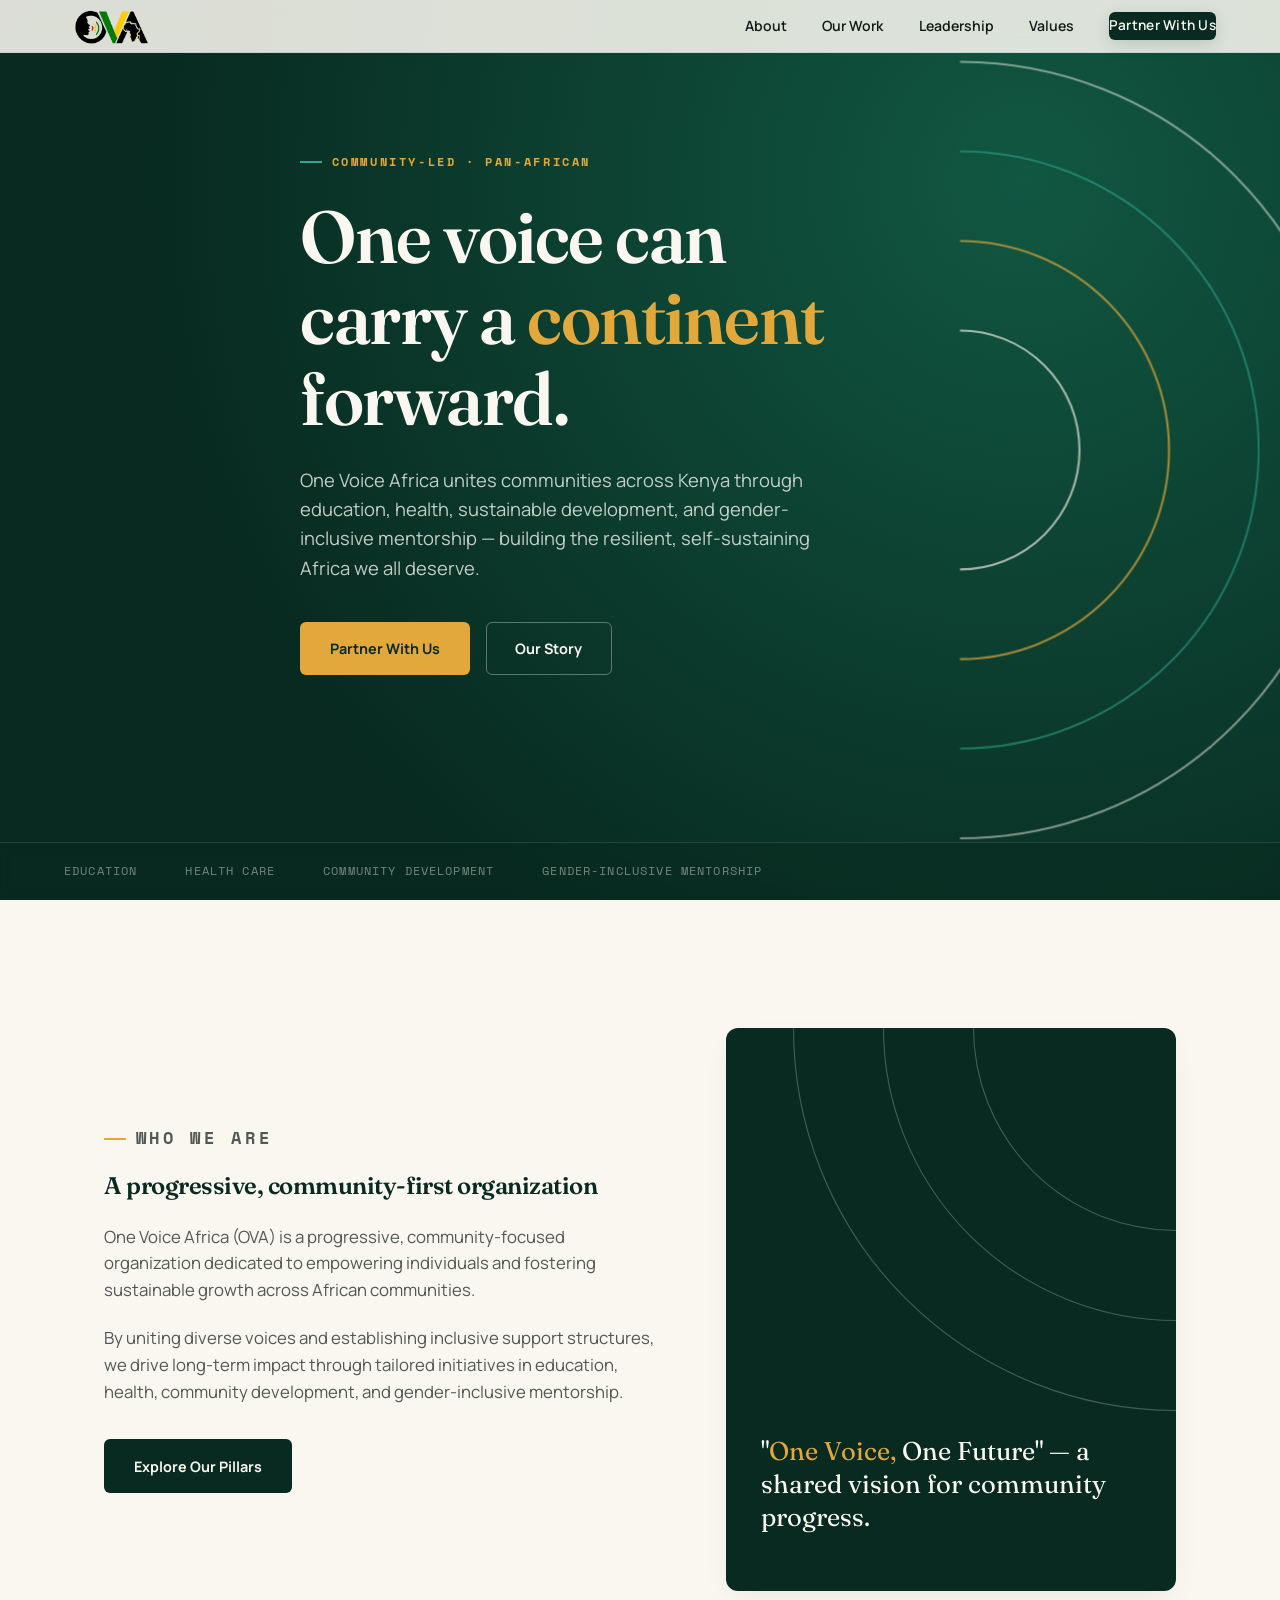
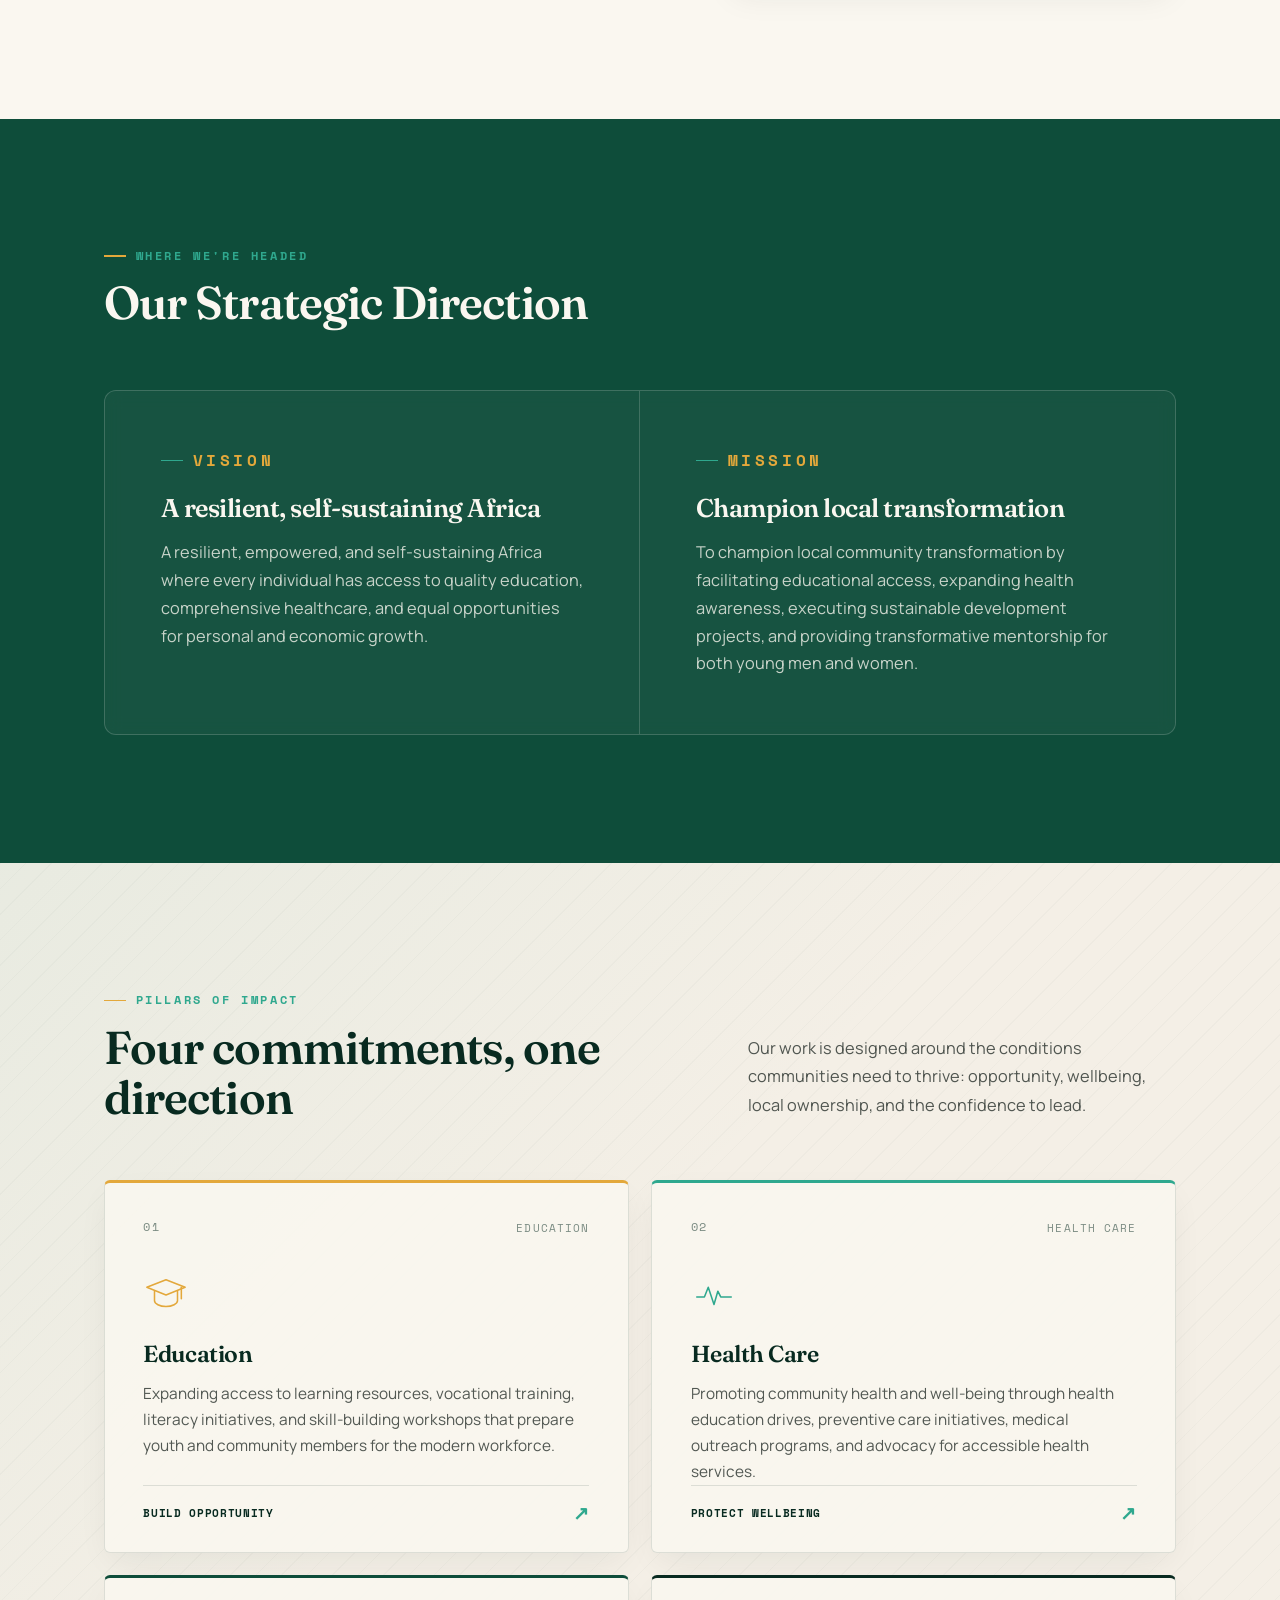
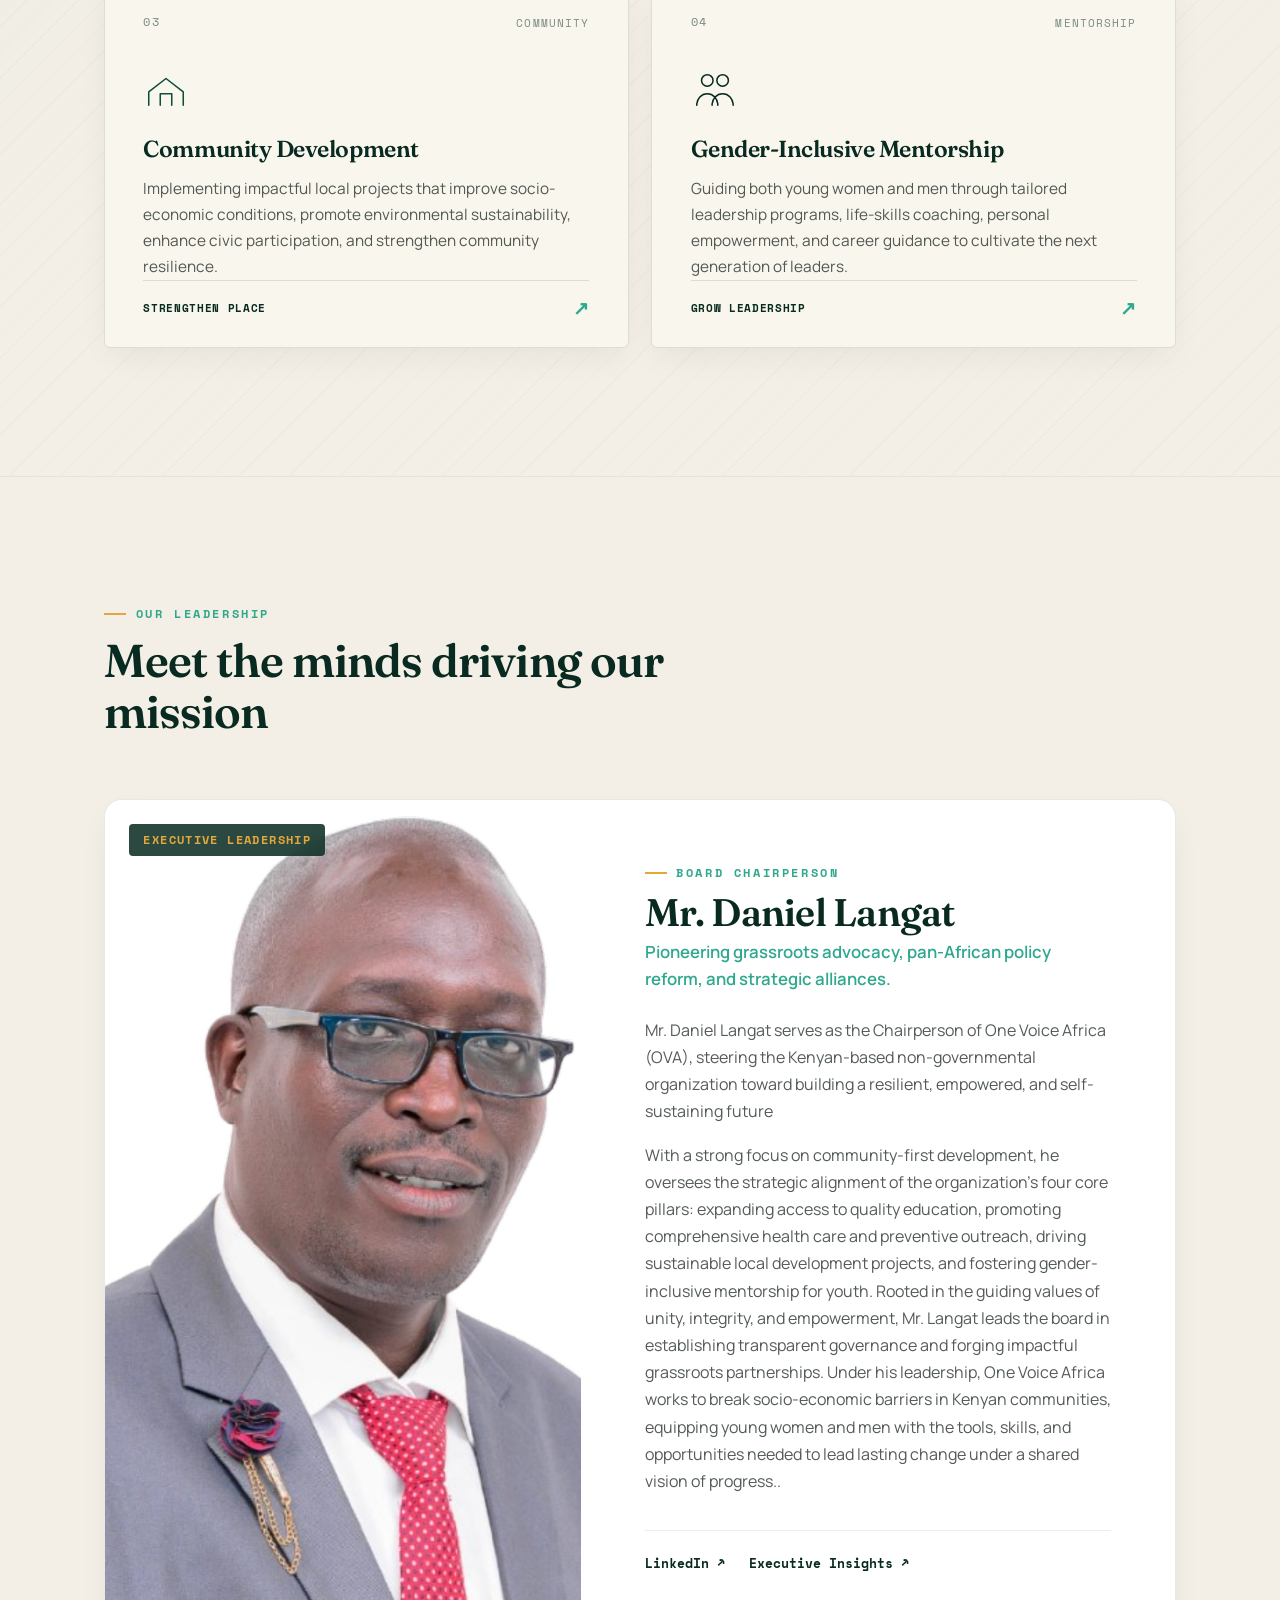
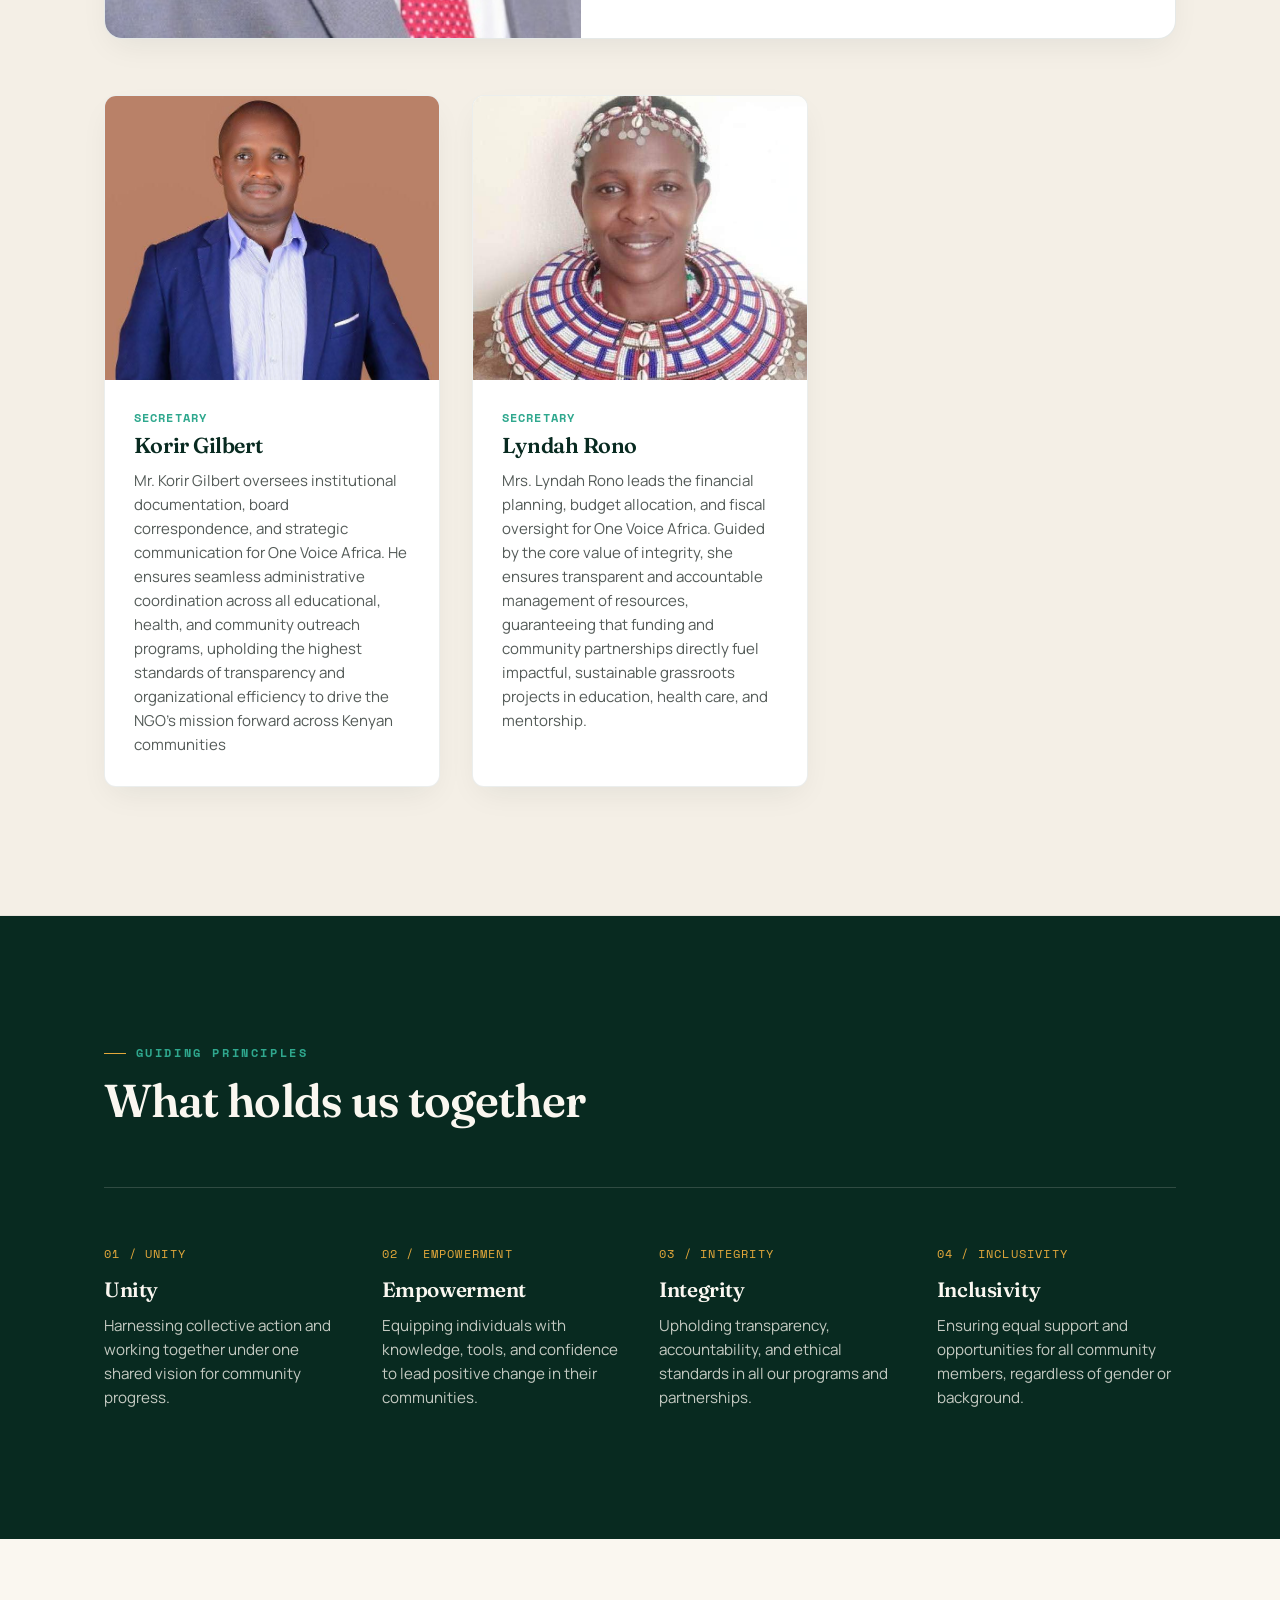
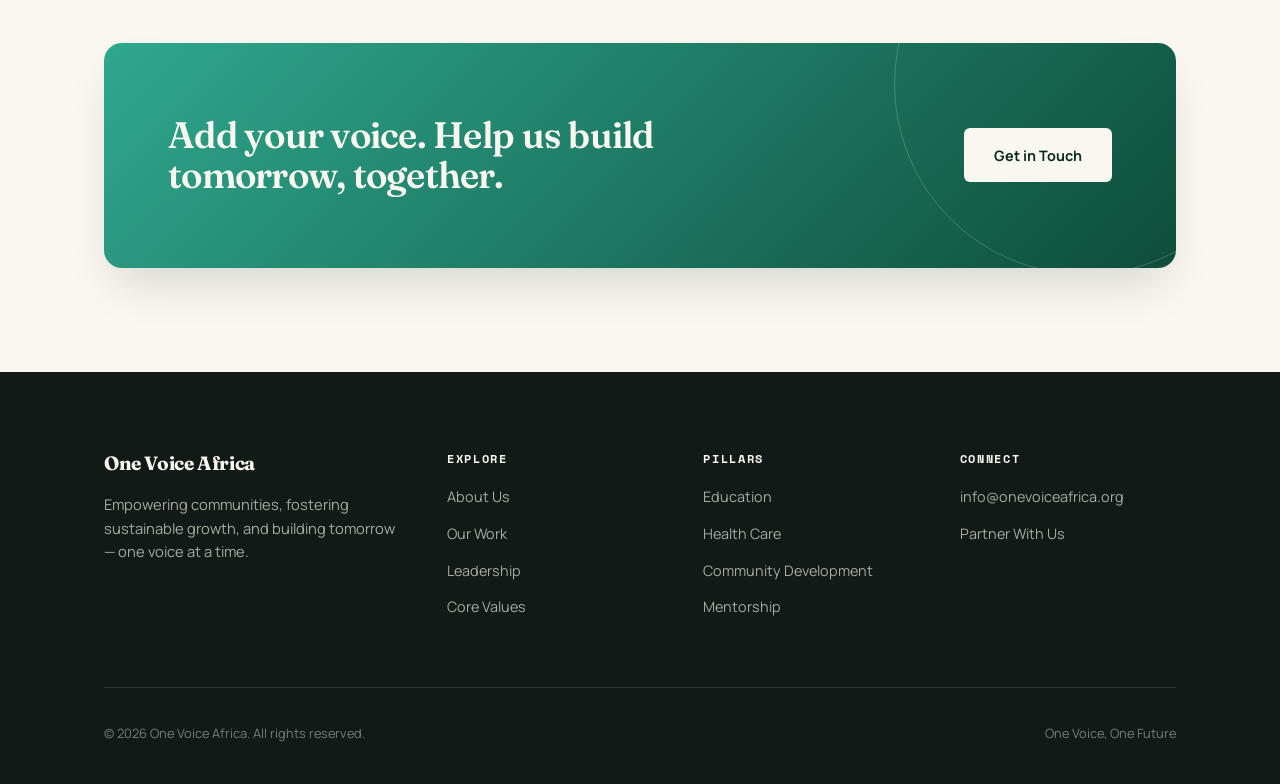
==== index.html @ 00ae7db3 "Update: Chairperson Image" ====
<!DOCTYPE html>
<html lang="en">
<head>
<meta charset="UTF-8">
<meta name="viewport" content="width=device-width, initial-scale=1.0">
<title>One Voice Africa — One Voice, One Future</title>
<link rel="preconnect" href="https://fonts.googleapis.com">
<link rel="preconnect" href="https://fonts.gstatic.com" crossorigin>
<link href="https://fonts.googleapis.com/css2?family=Fraunces:opsz,wght@9..144,300;9..144,500;9..144,600;9..144,700&family=Manrope:wght@400;500;600;700;800&family=Space+Mono:wght@400;700&display=swap" rel="stylesheet">
<link rel="stylesheet" href="css/styles.css">
</head>
<body>

<header>
  <a href="#top" class="brand">
    <img src="Images/logo.png" alt="One Voice Africa" class="brand-logo">
  </a>
  <nav class="links" id="navLinks">
    <a href="#about">About</a>
    <a href="#pillars">Our Work</a>
    <a href="#team">Leadership</a>
    <a href="#values">Values</a>
    <a href="#contact" class="nav-cta">Partner With Us</a>
  </nav>
  <button class="menu-btn" id="menuBtn" aria-label="Toggle menu" aria-expanded="false">
    <span></span><span></span><span></span>
  </button>
</header>

<main id="top">

  <!-- HERO -->
  <section class="hero">
    <div class="hero-arcs" aria-hidden="true">
      <svg viewBox="0 0 600 600">
        <g stroke="#E3A83B" fill="none">
          <path class="arc-path" style="animation-delay:0.1s" stroke="rgba(247,243,234,0.5)" d="M300,300 m0,-260 a260,260 0 0 1 0,520" />
          <path class="arc-path" style="animation-delay:0.25s" stroke="#2FA88E" stroke-opacity="0.55" d="M300,300 m0,-200 a200,200 0 0 1 0,400" />
          <path class="arc-path" style="animation-delay:0.4s" stroke="#E3A83B" stroke-opacity="0.7" d="M300,300 m0,-140 a140,140 0 0 1 0,280" />
          <path class="arc-path" style="animation-delay:0.55s" stroke="rgba(247,243,234,0.65)" d="M300,300 m0,-80 a80,80 0 0 1 0,160" />
        </g>
        <circle class="arc-path" style="animation-delay:0.7s" cx="300" cy="300" r="14" fill="#F7F3EA" stroke="none"/>
      </svg>
    </div>
    <div class="wrap">
      <div class="hero-inner">
        <p class="eyebrow">Community-Led · Pan-African</p>
        <h1>One voice can<br>carry a <em>continent</em> forward.</h1>
        <p class="lede">One Voice Africa unites communities across Kenya through education, health, sustainable development, and gender-inclusive mentorship — building the resilient, self-sustaining Africa we all deserve.</p>
        <div class="hero-ctas">
          <a href="#contact" class="btn btn-primary">Partner With Us</a>
          <a href="#about" class="btn btn-ghost">Our Story</a>
        </div>
      </div>
    </div>
    <div class="hero-tagline-strip">
      <span>Education</span>
      <span>Health Care</span>
      <span>Community Development</span>
      <span>Gender-Inclusive Mentorship</span>
    </div>
  </section>

  <!-- ABOUT -->
  <section class="about" id="about">
    <div class="wrap">
      <div class="about-grid">
        <div class="reveal">
          <p class="eyebrow">Who We Are</p>
          <h2 style="margin-top:0.9rem; margin-bottom:1.5rem;">A progressive, community-first organization</h2>
          <p>One Voice Africa (OVA) is a progressive, community-focused organization dedicated to empowering individuals and fostering sustainable growth across African communities.</p>
          <p>By uniting diverse voices and establishing inclusive support structures, we drive long-term impact through tailored initiatives in education, health, community development, and gender-inclusive mentorship.</p>
          <a href="#pillars" class="btn btn-primary" style="margin-top:0.8rem; background:var(--green-deep); color:var(--ivory);">Explore Our Pillars</a>
        </div>
        <div class="about-visual reveal">
          <svg viewBox="0 0 400 500" aria-hidden="true">
            <g stroke="rgba(247,243,234,0.25)" fill="none">
              <circle cx="400" cy="0" r="180"/>
              <circle cx="400" cy="0" r="260"/>
              <circle cx="400" cy="0" r="340"/>
            </g>
          </svg>
          <p class="cap">"<span>One Voice,</span> One Future" — a shared vision for community progress.</p>
        </div>
      </div>
    </div>
  </section>

  <!-- VISION / MISSION -->
  <section class="vm">
    <div class="wrap">
      <div class="section-head reveal" style="color:var(--ivory);">
        <p class="eyebrow">Where We're Headed</p>
        <h2 style="color:var(--ivory);">Our Strategic Direction</h2>
      </div>
      <div class="vm-grid reveal">
        <div class="vm-cell">
          <p class="eyebrow">Vision</p>
          <h3>A resilient, self-sustaining Africa</h3>
          <p>A resilient, empowered, and self-sustaining Africa where every individual has access to quality education, comprehensive healthcare, and equal opportunities for personal and economic growth.</p>
        </div>
        <div class="vm-cell">
          <p class="eyebrow">Mission</p>
          <h3>Champion local transformation</h3>
          <p>To champion local community transformation by facilitating educational access, expanding health awareness, executing sustainable development projects, and providing transformative mentorship for both young men and women.</p>
        </div>
      </div>
    </div>
  </section>

  <!-- PILLARS -->
  <section class="pillars" id="pillars">
    <div class="wrap">
      <div class="pillars-intro reveal">
        <div class="section-head">
          <p class="eyebrow">Pillars of Impact</p>
          <h2>Four commitments, one direction</h2>
        </div>
        <p class="pillars-summary">Our work is designed around the conditions communities need to thrive: opportunity, wellbeing, local ownership, and the confidence to lead.</p>
      </div>
      <div class="pillar-grid">
        <div class="pillar-card c-edu reveal">
          <div class="pillar-topline"><span class="pillar-number">01</span><span class="tag">Education</span></div>
          <span class="glyph"><svg viewBox="0 0 48 48" fill="none" stroke-width="1.6" stroke-linecap="round" stroke-linejoin="round"><path d="M4 16 24 8l20 8-20 8L4 16Z"/><path d="M12 20v10c0 3 5.4 6 12 6s12-3 12-6V20"/><path d="M40 16v12"/></svg></span>
          <h3>Education</h3>
          <p>Expanding access to learning resources, vocational training, literacy initiatives, and skill-building workshops that prepare youth and community members for the modern workforce.</p>
          <span class="pillar-link" aria-hidden="true">Build opportunity <span>↗</span></span>
        </div>

        <div class="pillar-card c-health reveal">
          <div class="pillar-topline"><span class="pillar-number">02</span><span class="tag">Health Care</span></div>
          <span class="glyph"><svg viewBox="0 0 48 48" fill="none" stroke-width="1.6" stroke-linecap="round" stroke-linejoin="round"><path d="M6 26h8l4-10 6 18 4-14 3 6h11"/></svg></span>
          <h3>Health Care</h3>
          <p>Promoting community health and well-being through health education drives, preventive care initiatives, medical outreach programs, and advocacy for accessible health services.</p>
          <span class="pillar-link" aria-hidden="true">Protect wellbeing <span>↗</span></span>
        </div>

        <div class="pillar-card c-comm reveal">
          <div class="pillar-topline"><span class="pillar-number">03</span><span class="tag">Community</span></div>
          <span class="glyph"><svg viewBox="0 0 48 48" fill="none" stroke-width="1.6" stroke-linecap="round" stroke-linejoin="round"><path d="M6 40V26l18-14 18 14v14"/><path d="M18 40V28h12v12"/></svg></span>
          <h3>Community Development</h3>
          <p>Implementing impactful local projects that improve socio-economic conditions, promote environmental sustainability, enhance civic participation, and strengthen community resilience.</p>
          <span class="pillar-link" aria-hidden="true">Strengthen place <span>↗</span></span>
        </div>

        <div class="pillar-card c-mentor reveal">
          <div class="pillar-topline"><span class="pillar-number">04</span><span class="tag">Mentorship</span></div>
          <span class="glyph"><svg viewBox="0 0 48 48" fill="none" stroke-width="1.6" stroke-linecap="round" stroke-linejoin="round"><circle cx="17" cy="14" r="6"/><circle cx="33" cy="14" r="6"/><path d="M6 40c0-7 5-12 11-12s11 5 11 12"/><path d="M22 40c0-7 5-12 11-12s11 5 11 12"/></svg></span>
          <h3>Gender-Inclusive Mentorship</h3>
          <p>Guiding both young women and men through tailored leadership programs, life-skills coaching, personal empowerment, and career guidance to cultivate the next generation of leaders.</p>
          <span class="pillar-link" aria-hidden="true">Grow leadership <span>↗</span></span>
        </div>
      </div>
    </div>
  </section>

  <!-- MEET OUR TEAM -->
  <section class="team" id="team">
    <div class="wrap">
      <div class="section-head reveal">
        <p class="eyebrow">Our Leadership</p>
        <h2>Meet the minds driving our mission</h2>
      </div>

      <!-- CHAIRPERSON FEATURE (BIGGER SECTION) -->
      <div class="chair-card reveal">
        <div class="chair-media">
          <div class="img-placeholder">
            <!-- Replace src with Chairperson portrait -->
            <img src="/Images/Bill-Gates.jpeg" alt="Chairperson Portrait" loading="lazy">
            <span class="role-badge">Executive Leadership</span>
          </div>
        </div>
        <div class="chair-content">
          <p class="eyebrow">Board Chairperson</p>
          <h3>Mr. Daniel Langat</h3>
          <p class="chair-role-desc">Pioneering grassroots advocacy, pan-African policy reform, and strategic alliances.</p>
          <div class="chair-bio">
            <p>Mr. Daniel Langat serves as the Chairperson of One Voice Africa (OVA), steering the Kenyan-based non-governmental organization toward building a resilient, empowered, and self-sustaining future </p>
            <p>With a strong focus on community-first development, he oversees the strategic alignment of the organization's four core pillars: expanding access to quality education, promoting 
              comprehensive health care and preventive outreach, driving sustainable local development projects, and fostering gender-inclusive mentorship for youth.  Rooted in the guiding values of unity, integrity, and empowerment, Mr. Langat leads the board in establishing transparent governance and forging impactful grassroots partnerships. Under his leadership, One Voice Africa works to break socio-economic barriers in Kenyan communities, equipping young women and men with the tools, skills, and opportunities needed to lead lasting change under a shared vision of progress..
            </p>
          </div>
          <div class="team-socials">
            <a href="#" aria-label="LinkedIn profile">LinkedIn ↗</a>
            <a href="#" aria-label="Executive publications">Executive Insights ↗</a>
          </div>
        </div>
      </div>

      <!-- OTHER TEAM MEMBERS (EQUAL SECTIONS) -->
      <div class="team-grid">
        <div class="team-card reveal">
          <div class="img-placeholder">
            <img src="/Images/korir gilbert.jpeg" alt="Secretary" loading="lazy">
          </div>
          <div class="team-info">
            <span class="member-role">Secretary</span>
            <h4>Korir Gilbert</h4>
            <p>Mr. Korir Gilbert oversees institutional documentation, board correspondence, and strategic communication for One Voice Africa. He ensures seamless administrative coordination across all educational, health, and community outreach programs, upholding the highest standards of 
              transparency and organizational efficiency to drive the NGO's mission forward across Kenyan communities</p>
          </div>
        </div>

        <div class="team-card reveal">
          <div class="img-placeholder">
            <img src="/Images/Lyndah Rono.jpeg" alt="Treasurer" loading="lazy">
          </div>
          <div class="team-info">
            <span class="member-role">Secretary</span>
            <h4>Lyndah Rono</h4>
            <p>Mrs. Lyndah Rono leads the financial planning, budget allocation, and fiscal oversight for One Voice Africa. Guided by the core value of integrity, she ensures transparent and accountable management of resources, guaranteeing that funding and community 
              partnerships directly fuel impactful, sustainable grassroots projects in education, health care, and mentorship.</p>
          </div>
        </div>

        <!-- <div class="team-card reveal">
          <div class="img-placeholder">
            <img src="https://images.unsplash.com/photo-1500648767791-00dcc994a43e?auto=format&fit=crop&w=600&q=80" alt="Lead, Youth & Mentorship" loading="lazy">
          </div>
          <div class="team-info">
            <span class="member-role">Lead, Youth &amp; Mentorship</span>
            <h4>Malik J. Kiplagat</h4>
            <p>Curating scalable skill-acquisition workshops, modern technical pathways, and gender-inclusive mentorship networks.</p>
          </div>
        </div>
      </div>
    </div> -->
  </section>

  <!-- VALUES -->
  <section class="values" id="values">
    <div class="wrap">
      <div class="section-head reveal" style="color:var(--ivory);">
        <p class="eyebrow">Guiding Principles</p>
        <h2 style="color:var(--ivory);">What holds us together</h2>
      </div>
      <hr class="values-rule">
      <div class="values-grid reveal">
        <div class="value-item">
          <span class="num">01 / UNITY</span>
          <h3>Unity</h3>
          <p>Harnessing collective action and working together under one shared vision for community progress.</p>
        </div>
        <div class="value-item">
          <span class="num">02 / EMPOWERMENT</span>
          <h3>Empowerment</h3>
          <p>Equipping individuals with knowledge, tools, and confidence to lead positive change in their communities.</p>
        </div>
        <div class="value-item">
          <span class="num">03 / INTEGRITY</span>
          <h3>Integrity</h3>
          <p>Upholding transparency, accountability, and ethical standards in all our programs and partnerships.</p>
        </div>
        <div class="value-item">
          <span class="num">04 / INCLUSIVITY</span>
          <h3>Inclusivity</h3>
          <p>Ensuring equal support and opportunities for all community members, regardless of gender or background.</p>
        </div>
      </div>
    </div>
  </section>

  <!-- CTA -->
  <section class="cta-band" id="contact">
    <div class="wrap">
      <div class="cta-box reveal">
        <h2>Add your voice. Help us build tomorrow, together.</h2>
        <a href="mailto:info@onevoiceafrica.org" class="btn btn-primary">Get in Touch</a>
      </div>
    </div>
  </section>

</main>

<footer>
  <div class="wrap">
    <div class="footer-grid">
      <div class="footer-brand">
        <a href="#top" class="brand">One Voice Africa</a>
        <p>Empowering communities, fostering sustainable growth, and building tomorrow — one voice at a time.</p>
      </div>
      <div>
        <h4>Explore</h4>
        <ul>
          <li><a href="#about">About Us</a></li>
          <li><a href="#pillars">Our Work</a></li>
          <li><a href="#team">Leadership</a></li>
          <li><a href="#values">Core Values</a></li>
        </ul>
      </div>
      <div>
        <h4>Pillars</h4>
        <ul>
          <li><a href="#pillars">Education</a></li>
          <li><a href="#pillars">Health Care</a></li>
          <li><a href="#pillars">Community Development</a></li>
          <li><a href="#pillars">Mentorship</a></li>
        </ul>
      </div>
      <div>
        <h4>Connect</h4>
        <ul>
          <li><a href="mailto:info@onevoiceafrica.org">info@onevoiceafrica.org</a></li>
          <li><a href="#contact">Partner With Us</a></li>
        </ul>
      </div>
    </div>
    <div class="footer-bottom">
      <span>© 2026 One Voice Africa. All rights reserved.</span>
      <span>One Voice, One Future</span>
    </div>
  </div>
</footer>

<script src="js/script.js" defer></script>
</body>
</html>
---- css/styles.css ----
:root {
  --green-deep: #082A20;
  --green: #0E4D3A;
  --teal: #2FA88E;
  --teal-glow: rgba(47, 168, 142, 0.15);
  --gold: #E3A83B;
  --gold-glow: rgba(227, 168, 59, 0.2);
  --ivory: #FAF7F0;
  --ivory-card: #FFFFFF;
  --ink: #111A16;
  --ink-soft: rgba(17, 26, 22, 0.72);
  --ivory-soft: rgba(250, 247, 240, 0.78);
  --ivory-faint: rgba(250, 247, 240, 0.45);
  --radius-sm: 6px;
  --radius-md: 12px;
  --radius-lg: 18px;
  --ease: cubic-bezier(0.16, 1, 0.3, 1);
  --shadow-soft: 0 12px 32px -8px rgba(8, 42, 32, 0.08);
  --shadow-hover: 0 24px 48px -12px rgba(8, 42, 32, 0.16);
}

* { box-sizing: border-box; margin: 0; padding: 0; }
html { scroll-behavior: smooth; }

body {
  background: var(--ivory);
  color: var(--ink);
  font-family: 'Manrope', sans-serif;
  line-height: 1.6;
  overflow-x: hidden;
  -webkit-font-smoothing: antialiased;
}

h1, h2, h3, h4 {
  font-family: 'Fraunces', serif;
  font-weight: 600;
  line-height: 1.1;
  letter-spacing: -0.02em;
  color: var(--green-deep);
}

a { color: inherit; text-decoration: none; }
img { max-width: 100%; display: block; }
ul { list-style: none; }

.eyebrow {
  font-family: 'Space Mono', monospace;
  font-size: 0.74rem;
  letter-spacing: 0.22em;
  text-transform: uppercase;
  font-weight: 700;
  color: var(--teal);
  display: flex;
  align-items: center;
  gap: 0.6rem;
}
.eyebrow::before {
  content: '';
  width: 22px; height: 1.5px;
  background: var(--gold);
  display: inline-block;
}

.wrap {
  max-width: 1200px;
  margin: 0 auto;
  padding: 0 5vw;
}

:focus-visible {
  outline: 2px solid var(--gold);
  outline-offset: 3px;
}

@media (prefers-reduced-motion: reduce) {
  * {
    animation-duration: 0.01ms !important;
    animation-iteration-count: 1 !important;
    transition-duration: 0.01ms !important;
    scroll-behavior: auto !important;
  }
}

/* ---------- NAV ---------- */
header {
  position: fixed; top: 0; left: 0; right: 0;
  z-index: 100;
  padding: 0.5rem 5vw;
  display: flex; align-items: center; justify-content: space-between;
  background: rgba(250, 247, 240, 0.88);
  backdrop-filter: blur(14px);
  -webkit-backdrop-filter: blur(14px);
  border-bottom: 1px solid rgba(8, 42, 32, 0.08);
  transition: all 0.3s var(--ease);
}

.brand {
  display: inline-flex;
  align-items: center;
  color: var(--green-deep);
  line-height: 1;
}
.brand-logo {
  width: 95px;
  height: auto;
  max-height: 36px;
  object-fit: contain;
}

nav.links { display: flex; gap: 2.2rem; align-items: center; }
nav.links a {
  font-size: 0.88rem;
  font-weight: 600;
  color: var(--ink);
  position: relative;
  padding: 0.2rem 0;
  transition: color 0.2s var(--ease);
}
nav.links a::after {
  content: '';
  position: absolute; left: 0; right: 100%; bottom: -3px;
  height: 2px; background: var(--gold);
  transition: right 0.28s var(--ease);
}
nav.links a:hover::after { right: 0; }
nav.links a:hover { color: var(--green-deep); }

.nav-cta {
  background: var(--green-deep) !important;
  color: var(--ivory) !important;
  padding: 0.65rem 1.2rem;
  border-radius: var(--radius-sm);
  font-size: 0.85rem !important;
  letter-spacing: 0.02em;
  font-weight: 700;
  box-shadow: 0 4px 16px rgba(8, 42, 32, 0.15);
  transition: transform 0.2s var(--ease), box-shadow 0.2s var(--ease), background 0.2s var(--ease) !important;
}
.nav-cta::after { display: none !important; }
.nav-cta:hover {
  background: var(--teal) !important;
  transform: translateY(-2px);
  box-shadow: 0 8px 24px rgba(47, 168, 142, 0.25);
}

.menu-btn { display: none; background: none; border: none; cursor: pointer; padding: 0.4rem; }
.menu-btn span { display: block; width: 24px; height: 2px; background: var(--green-deep); margin: 5px 0; transition: 0.25s; }

/* ---------- HERO ---------- */
.hero {
  position: relative;
  min-height: 100vh;
  display: flex;
  align-items: center;
  background: radial-gradient(circle at 80% 20%, #115742 0%, var(--green-deep) 70%);
  color: var(--ivory);
  overflow: hidden;
  padding-top: 6.5rem;
}
.hero-arcs {
  position: absolute;
  right: -10%;
  top: 50%;
  transform: translateY(-50%);
  width: min(70vw, 900px);
  height: min(70vw, 900px);
  pointer-events: none;
}
.hero-arcs svg { width: 100%; height: 100%; }
.arc-path {
  fill: none;
  stroke-width: 1.4;
  opacity: 0;
  animation: arcIn 1.4s var(--ease) forwards;
  transform-origin: center;
}
@keyframes arcIn {
  from { opacity: 0; transform: scale(0.85); }
  to { opacity: 1; transform: scale(1); }
}

.hero-inner {
  position: relative;
  z-index: 2;
  max-width: 680px;
  padding: 3rem 0 6rem;
}
.hero-inner .eyebrow { color: var(--gold); margin-bottom: 1.6rem; }
.hero-inner .eyebrow::before { background: var(--teal); }
.hero h1 {
  font-size: clamp(2.8rem, 5.8vw, 4.6rem);
  color: var(--ivory);
  margin-bottom: 1.6rem;
}
.hero h1 em {
  font-style: normal;
  color: var(--gold);
}
.hero p.lede {
  font-size: 1.15rem;
  color: var(--ivory-soft);
  max-width: 560px;
  margin-bottom: 2.4rem;
  font-weight: 400;
}
.hero-ctas { display: flex; gap: 1rem; flex-wrap: wrap; }
.btn {
  display: inline-flex; align-items: center; justify-content: center;
  padding: 0.9rem 1.8rem;
  font-size: 0.9rem;
  font-weight: 700;
  border-radius: var(--radius-sm);
  transition: all 0.25s var(--ease);
  border: 1px solid transparent;
  cursor: pointer;
}
.btn-primary {
  background: var(--gold);
  color: var(--green-deep);
}
.btn-primary:hover { background: var(--ivory); transform: translateY(-2px); }
.btn-ghost {
  border-color: rgba(250, 247, 240, 0.35);
  color: var(--ivory);
}
.btn-ghost:hover { border-color: var(--ivory); background: rgba(250, 247, 240, 0.08); }

.hero-tagline-strip {
  position: absolute;
  bottom: 0; left: 0; right: 0;
  padding: 1.2rem 5vw;
  display: flex;
  gap: 3rem;
  flex-wrap: wrap;
  border-top: 1px solid rgba(250, 247, 240, 0.12);
  font-family: 'Space Mono', monospace;
  font-size: 0.72rem;
  letter-spacing: 0.1em;
  color: var(--ivory-faint);
  text-transform: uppercase;
  z-index: 2;
  background: rgba(8, 42, 32, 0.4);
  backdrop-filter: blur(6px);
}

/* ---------- GENERAL SECTION & REVEAL ---------- */
section { padding: 8rem 0; }
.section-head { max-width: 640px; margin-bottom: 3.8rem; }
.section-head h2 { font-size: clamp(2rem, 3.6vw, 2.9rem); margin-top: 0.8rem; }

.reveal {
  opacity: 0;
  transform: translateY(30px);
  transition: opacity 0.85s var(--ease), transform 0.85s var(--ease);
}
.reveal.is-visible { opacity: 1; transform: translateY(0); }

/* ---------- ABOUT ---------- */
.about { background: var(--ivory); }
.about-grid {
  display: grid;
  grid-template-columns: 1.1fr 0.9fr;
  gap: 4.5rem;
  align-items: center;
}
.about-grid p { color: var(--ink-soft); font-size: 1.05rem; margin-bottom: 1.3rem; }
.about-visual {
  position: relative;
  aspect-ratio: 4/5;
  background: var(--green-deep);
  border-radius: var(--radius-md);
  overflow: hidden;
  display: flex;
  align-items: flex-end;
  box-shadow: var(--shadow-soft);
}
.about-visual svg { position: absolute; inset: 0; width: 100%; height: 100%; }
.about-visual .cap {
  position: relative; z-index: 2;
  padding: 2.2rem;
  font-family: 'Fraunces', serif;
  font-size: 1.6rem;
  color: var(--ivory);
  line-height: 1.3;
}
.about-visual .cap span { color: var(--gold); }

/* ---------- VISION / MISSION ---------- */
.vm { background: var(--green); color: var(--ivory); position: relative; }
.vm-grid {
  display: grid;
  grid-template-columns: 1fr 1fr;
  background: rgba(255, 255, 255, 0.04);
  border: 1px solid rgba(250, 247, 240, 0.18);
  border-radius: var(--radius-md);
  overflow: hidden;
  backdrop-filter: blur(8px);
}
.vm-cell { padding: 3.5rem; }
.vm-cell:first-child { border-right: 1px solid rgba(250, 247, 240, 0.18); }
.vm-cell .eyebrow { color: var(--gold); margin-bottom: 1.2rem; }
.vm-cell .eyebrow::before { background: var(--teal); }
.vm-cell h3 { color: var(--ivory); font-size: 1.6rem; margin-bottom: 1.1rem; }
.vm-cell p { color: var(--ivory-soft); font-size: 1.02rem; line-height: 1.7; }

/* ---------- PILLARS ---------- */
.pillars { background: #F4EFE6; position: relative; overflow: hidden; }
.pillars::before {
  content: '';
  position: absolute; inset: 0;
  background: linear-gradient(135deg, rgba(47, 168, 142, 0.06), transparent 42%), repeating-linear-gradient(135deg, rgba(8, 42, 32, 0.025) 0 1px, transparent 1px 18px);
  pointer-events: none;
}
.pillars .wrap { position: relative; z-index: 1; }
.pillars-intro {
  display: grid;
  grid-template-columns: minmax(0, 1.15fr) minmax(260px, 0.85fr);
  gap: 4rem;
  align-items: end;
  margin-bottom: 3.5rem;
}
.pillars-intro .section-head { margin-bottom: 0; }
.pillars-summary {
  max-width: 430px;
  color: var(--ink-soft);
  font-size: 1.02rem;
  line-height: 1.75;
  padding-bottom: 0.3rem;
}
.pillar-grid { display: grid; grid-template-columns: 1fr 1fr; gap: 1.4rem; }
.pillar-card {
  background: rgba(250, 247, 240, 0.88);
  border: 1px solid rgba(8, 42, 32, 0.12);
  border-radius: var(--radius-sm);
  padding: 2.2rem 2.4rem 1.8rem;
  position: relative;
  box-shadow: var(--shadow-soft);
  display: flex;
  flex-direction: column;
  min-height: 320px;
  transition: transform 0.4s var(--ease), box-shadow 0.4s var(--ease), background 0.4s var(--ease);
}
.pillar-card:hover {
  transform: translateY(-6px);
  box-shadow: var(--shadow-hover);
  background: var(--ivory-card);
}
.pillar-topline { display: flex; justify-content: space-between; align-items: center; margin-bottom: 2.2rem; }
.pillar-number {
  font-family: 'Space Mono', monospace;
  font-size: 0.74rem;
  letter-spacing: 0.12em;
  color: var(--green-deep);
  opacity: 0.52;
}
.pillar-card .glyph { width: 46px; height: 46px; margin-bottom: 1.4rem; }
.pillar-card .glyph svg { width: 100%; height: 100%; }
.pillar-card h3 { font-size: 1.45rem; margin-bottom: 0.9rem; }
.pillar-card p { color: var(--ink-soft); font-size: 0.96rem; line-height: 1.7; }
.pillar-card .tag {
  font-family: 'Space Mono', monospace; font-size: 0.7rem;
  letter-spacing: 0.1em; color: rgba(8, 42, 32, 0.52);
  text-transform: uppercase;
}
.pillar-link {
  display: flex;
  justify-content: space-between;
  align-items: center;
  border-top: 1px solid rgba(8, 42, 32, 0.12);
  margin-top: auto;
  padding-top: 1.1rem;
  color: var(--green-deep);
  font-family: 'Space Mono', monospace;
  font-size: 0.7rem;
  font-weight: 700;
  letter-spacing: 0.06em;
  text-transform: uppercase;
}
.pillar-link span {
  color: var(--teal);
  font-family: 'Manrope', sans-serif;
  font-size: 1.2rem;
  line-height: 1;
  transition: transform 0.25s var(--ease);
}
.pillar-card:hover .pillar-link span { transform: translate(3px, -3px); }
.pillar-card.c-edu { border-top: 3px solid var(--gold); }
.pillar-card.c-health { border-top: 3px solid var(--teal); }
.pillar-card.c-comm { border-top: 3px solid var(--green); }
.pillar-card.c-mentor { border-top: 3px solid var(--green-deep); }
.pillar-card.c-edu .glyph svg { stroke: var(--gold); }
.pillar-card.c-health .glyph svg { stroke: var(--teal); }
.pillar-card.c-comm .glyph svg { stroke: var(--green); }
.pillar-card.c-mentor .glyph svg { stroke: var(--green-deep); }

/* ---------- MEET OUR TEAM ---------- */
.team {
  background: #F4EFE6;
  border-top: 1px solid rgba(8, 42, 32, 0.06);
  border-bottom: 1px solid rgba(8, 42, 32, 0.06);
}

/* Image Placeholder Base */
.img-placeholder {
  position: relative;
  overflow: hidden;
  background: #E8E0D2;
}
.img-placeholder img {
  width: 100%;
  height: 100%;
  object-fit: cover;
  transition: transform 0.6s var(--ease), filter 0.6s var(--ease);
}

/* Chairperson Big Feature */
.chair-card {
  display: grid;
  grid-template-columns: 1fr 1.25fr;
  background: var(--ivory-card);
  border-radius: var(--radius-lg);
  overflow: hidden;
  border: 1px solid rgba(8, 42, 32, 0.1);
  box-shadow: var(--shadow-soft);
  margin-bottom: 3.5rem;
  transition: transform 0.4s var(--ease), box-shadow 0.4s var(--ease);
}
.chair-card:hover {
  transform: translateY(-4px);
  box-shadow: var(--shadow-hover);
}
.chair-card:hover .img-placeholder img {
  transform: scale(1.04);
}
.chair-media { position: relative; min-height: 420px; }
.chair-media .img-placeholder { height: 100%; width: 100%; }
.role-badge {
  position: absolute;
  top: 1.5rem; left: 1.5rem;
  background: rgba(8, 42, 32, 0.85);
  backdrop-filter: blur(8px);
  color: var(--gold);
  font-family: 'Space Mono', monospace;
  font-size: 0.72rem;
  letter-spacing: 0.12em;
  text-transform: uppercase;
  padding: 0.45rem 0.9rem;
  border-radius: 4px;
  font-weight: 700;
}
.chair-content {
  padding: 4rem;
  display: flex;
  flex-direction: column;
  justify-content: center;
}
.chair-content h3 {
  font-size: clamp(1.9rem, 3vw, 2.5rem);
  margin: 0.5rem 0 0.4rem;
}
.chair-role-desc {
  font-size: 1.05rem;
  font-weight: 600;
  color: var(--teal);
  margin-bottom: 1.5rem;
}
.chair-bio p {
  color: var(--ink-soft);
  font-size: 1rem;
  line-height: 1.7;
  margin-bottom: 1rem;
}
.team-socials {
  display: flex;
  gap: 1.5rem;
  margin-top: 1.2rem;
  padding-top: 1.4rem;
  border-top: 1px solid rgba(8, 42, 32, 0.08);
}
.team-socials a {
  font-family: 'Space Mono', monospace;
  font-size: 0.8rem;
  font-weight: 700;
  color: var(--green-deep);
  transition: color 0.2s;
}
.team-socials a:hover { color: var(--teal); }

/* Other Team Members Grid */
.team-grid {
  display: grid;
  grid-template-columns: repeat(3, 1fr);
  gap: 2rem;
}
.team-card {
  background: var(--ivory-card);
  border-radius: var(--radius-md);
  overflow: hidden;
  border: 1px solid rgba(8, 42, 32, 0.08);
  box-shadow: var(--shadow-soft);
  transition: transform 0.35s var(--ease), box-shadow 0.35s var(--ease);
}
.team-card:hover {
  transform: translateY(-6px);
  box-shadow: var(--shadow-hover);
}
.team-card:hover .img-placeholder img {
  transform: scale(1.06);
}
.team-card .img-placeholder {
  aspect-ratio: 4 / 3.4;
}
.team-info {
  padding: 1.8rem;
}
.member-role {
  display: block;
  font-family: 'Space Mono', monospace;
  font-size: 0.72rem;
  font-weight: 700;
  color: var(--teal);
  letter-spacing: 0.1em;
  text-transform: uppercase;
  margin-bottom: 0.4rem;
}
.team-info h4 {
  font-size: 1.35rem;
  margin-bottom: 0.7rem;
}
.team-info p {
  color: var(--ink-soft);
  font-size: 0.94rem;
  line-height: 1.6;
}

/* ---------- VALUES ---------- */
.values {
  background: var(--green-deep);
  color: var(--ivory);
  position: relative;
  overflow: hidden;
}
.values-grid {
  display: grid;
  grid-template-columns: repeat(4, 1fr);
  gap: 2.4rem;
  position: relative; z-index: 2;
}
.value-item .num {
  font-family: 'Space Mono', monospace;
  font-size: 0.75rem;
  color: var(--gold);
  letter-spacing: 0.1em;
  margin-bottom: 1rem;
  display: block;
}
.value-item h3 { color: var(--ivory); font-size: 1.3rem; margin-bottom: 0.7rem; }
.value-item p { color: var(--ivory-soft); font-size: 0.95rem; }
.values-rule {
  border: none;
  border-top: 1px solid rgba(250, 247, 240, 0.16);
  margin-bottom: 3.5rem;
}

/* ---------- CTA BAND ---------- */
.cta-band { background: var(--ivory); padding: 6.5rem 0; }
.cta-box {
  background: linear-gradient(135deg, var(--teal), var(--green));
  border-radius: var(--radius-lg);
  padding: 4.5rem 4rem;
  display: flex;
  align-items: center;
  justify-content: space-between;
  gap: 2.5rem;
  flex-wrap: wrap;
  color: var(--ivory);
  position: relative;
  overflow: hidden;
  box-shadow: var(--shadow-hover);
}
.cta-box::before {
  content: '';
  position: absolute;
  width: 380px; height: 380px;
  border-radius: 50%;
  border: 1px solid rgba(250, 247, 240, 0.2);
  right: -100px; top: -150px;
}
.cta-box h2 { color: var(--ivory); font-size: clamp(1.8rem, 3.2vw, 2.3rem); max-width: 500px; }
.cta-box .btn-primary { background: var(--ivory); color: var(--green-deep); }
.cta-box .btn-primary:hover { background: var(--gold); color: var(--green-deep); }

/* ---------- FOOTER ---------- */
footer {
  background: var(--ink);
  color: var(--ivory-soft);
  padding: 5rem 0 2.5rem;
}
.footer-grid {
  display: grid;
  grid-template-columns: 1.4fr 1fr 1fr 1fr;
  gap: 2.5rem;
  padding-bottom: 3.5rem;
  border-bottom: 1px solid rgba(250, 247, 240, 0.12);
  margin-bottom: 2.2rem;
}
.footer-brand .brand {
  color: var(--ivory);
  font-family: 'Fraunces', serif;
  font-size: 1.2rem;
  font-weight: 700;
  letter-spacing: -0.02em;
}
.footer-brand p { font-size: 0.92rem; margin-top: 1rem; max-width: 300px; color: rgba(250, 247, 240, 0.65); }
footer h4 {
  color: var(--ivory);
  font-family: 'Space Mono', monospace;
  font-size: 0.74rem;
  letter-spacing: 0.14em;
  text-transform: uppercase;
  margin-bottom: 1.2rem;
  font-weight: 700;
}
footer ul li { margin-bottom: 0.7rem; }
footer ul li a { font-size: 0.9rem; color: rgba(250, 247, 240, 0.65); transition: color 0.2s; }
footer ul li a:hover { color: var(--gold); }
.footer-bottom {
  display: flex; justify-content: space-between; align-items: center;
  font-size: 0.8rem; color: rgba(250, 247, 240, 0.45);
  flex-wrap: wrap; gap: 1rem;
}

/* ---------- RESPONSIVE ---------- */
@media (max-width: 992px) {
  nav.links {
    position: fixed; top: 54px; left: 0; right: 0;
    background: var(--ivory);
    flex-direction: column;
    align-items: flex-start;
    padding: 2rem 6vw 2.5rem;
    gap: 1.5rem;
    border-bottom: 1px solid rgba(8, 42, 32, 0.1);
    transform: translateY(-150%);
    transition: transform 0.35s var(--ease);
    box-shadow: 0 16px 32px rgba(0,0,0,0.08);
  }
  nav.links.open { transform: translateY(0); }
  .menu-btn { display: block; }

  .about-grid, .vm-grid { grid-template-columns: 1fr; }
  .vm-cell:first-child { border-right: none; border-bottom: 1px solid rgba(250, 247, 240, 0.18); }
  .pillars-intro { grid-template-columns: 1fr; gap: 1rem; }
  .pillar-grid { grid-template-columns: 1fr; }

  .chair-card { grid-template-columns: 1fr; }
  .chair-media { min-height: 320px; }
  .chair-content { padding: 2.5rem 2rem; }
  .team-grid { grid-template-columns: 1fr; gap: 1.8rem; }

  .values-grid { grid-template-columns: 1fr 1fr; row-gap: 2.8rem; }
  .cta-box { padding: 3rem 2rem; }
  section { padding: 5.5rem 0; }
  .hero { padding-top: 6rem; }
  .hero-arcs { opacity: 0.45; width: 100vw; height: 100vw; right: -30%; }
}

@media (max-width: 600px) {
  header { padding-left: 4vw; padding-right: 4vw; }
  header { padding-top: 0.4rem; padding-bottom: 0.4rem; }
  .brand-logo { width: 65px; max-height: 22px; }
  .pillar-card { padding: 1.8rem 1.4rem 1.5rem; min-height: 300px; }
  .values-grid { grid-template-columns: 1fr; }
  .footer-grid { grid-template-columns: 1fr 1fr; }
  .hero-tagline-strip { gap: 1.2rem; }
}
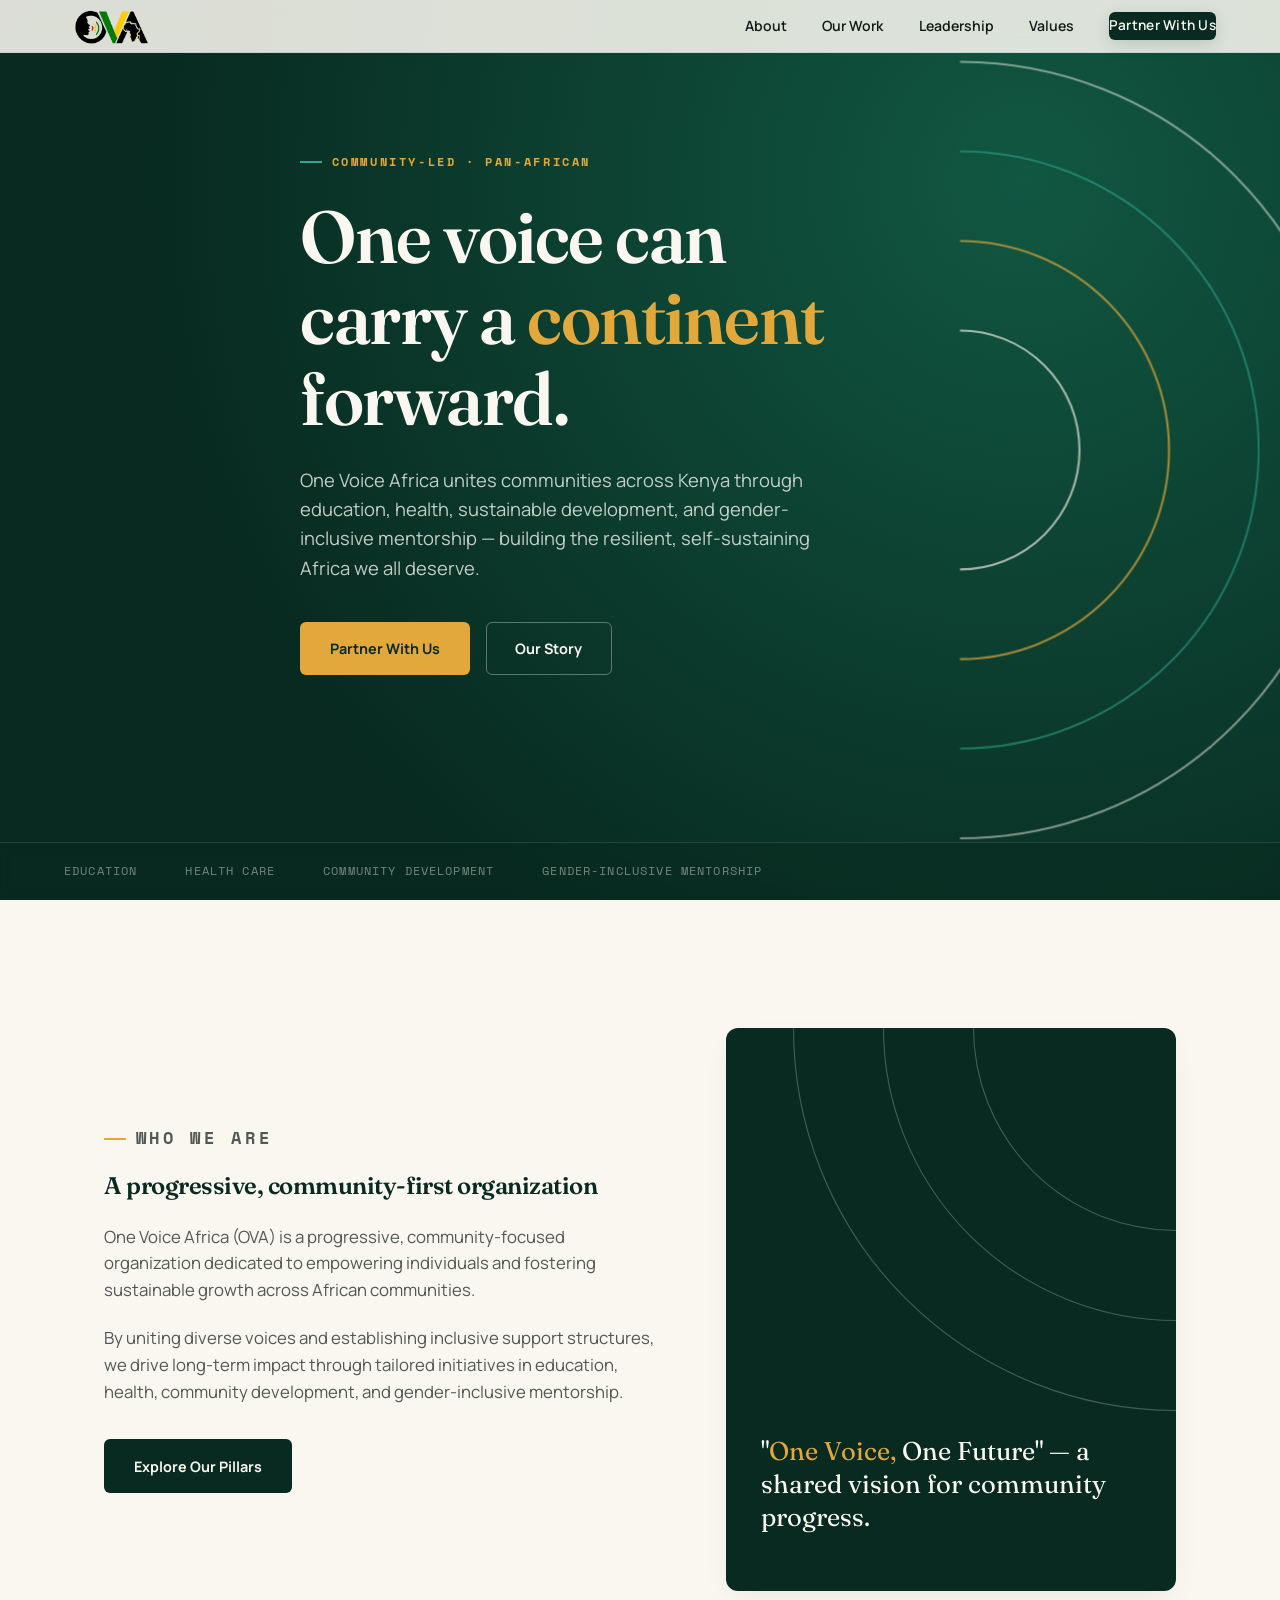
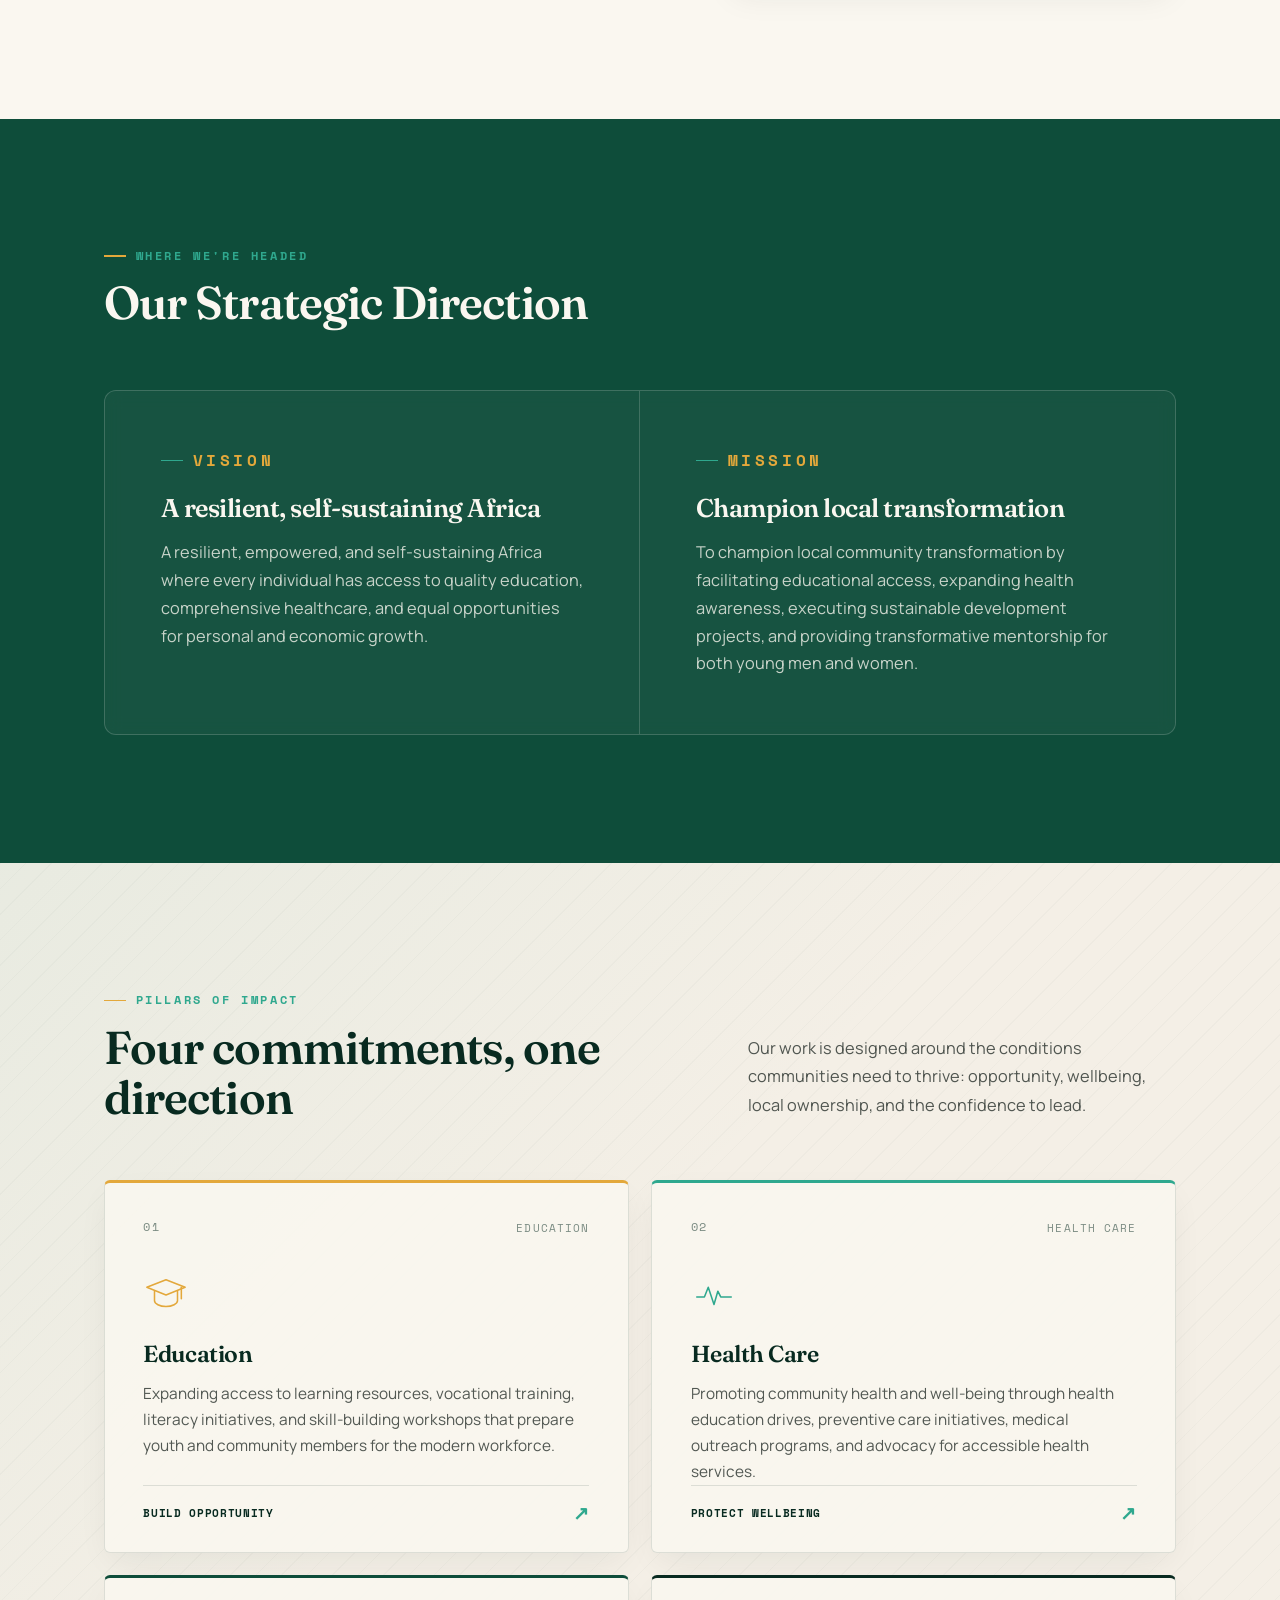
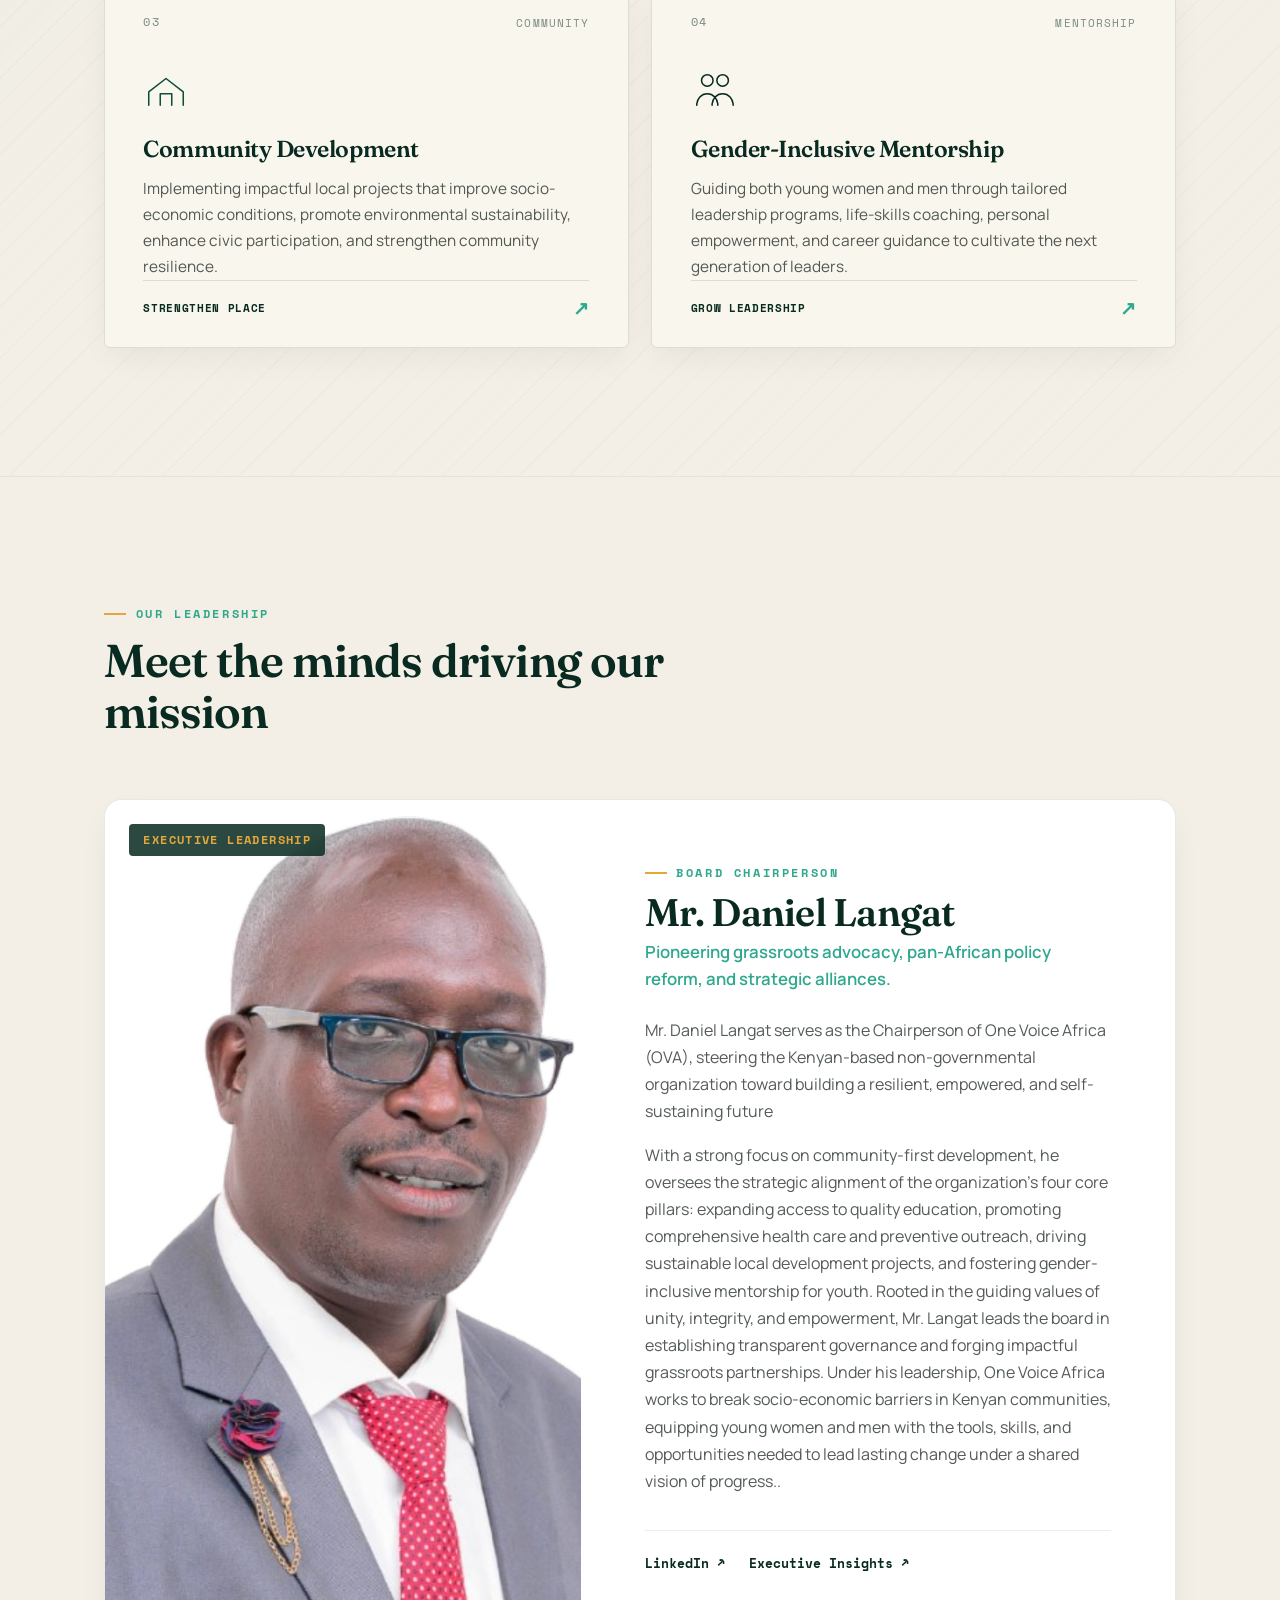
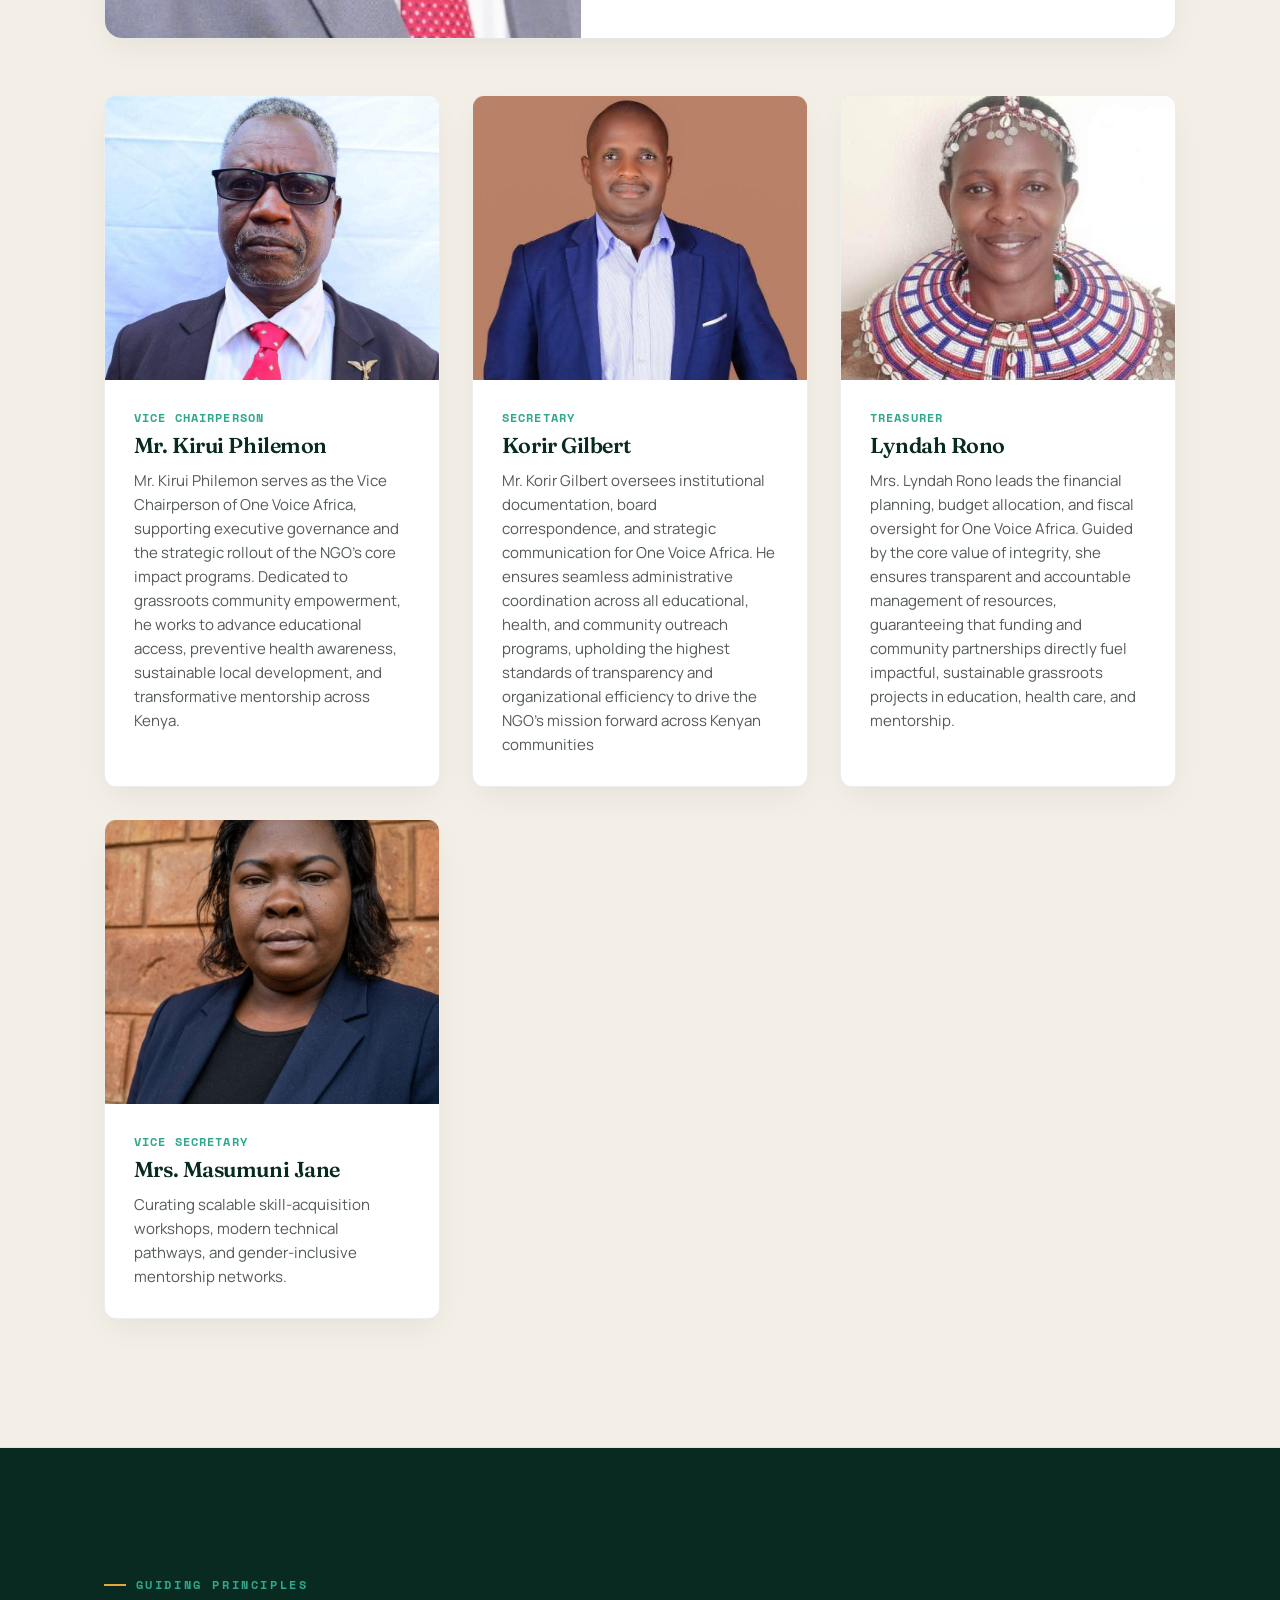
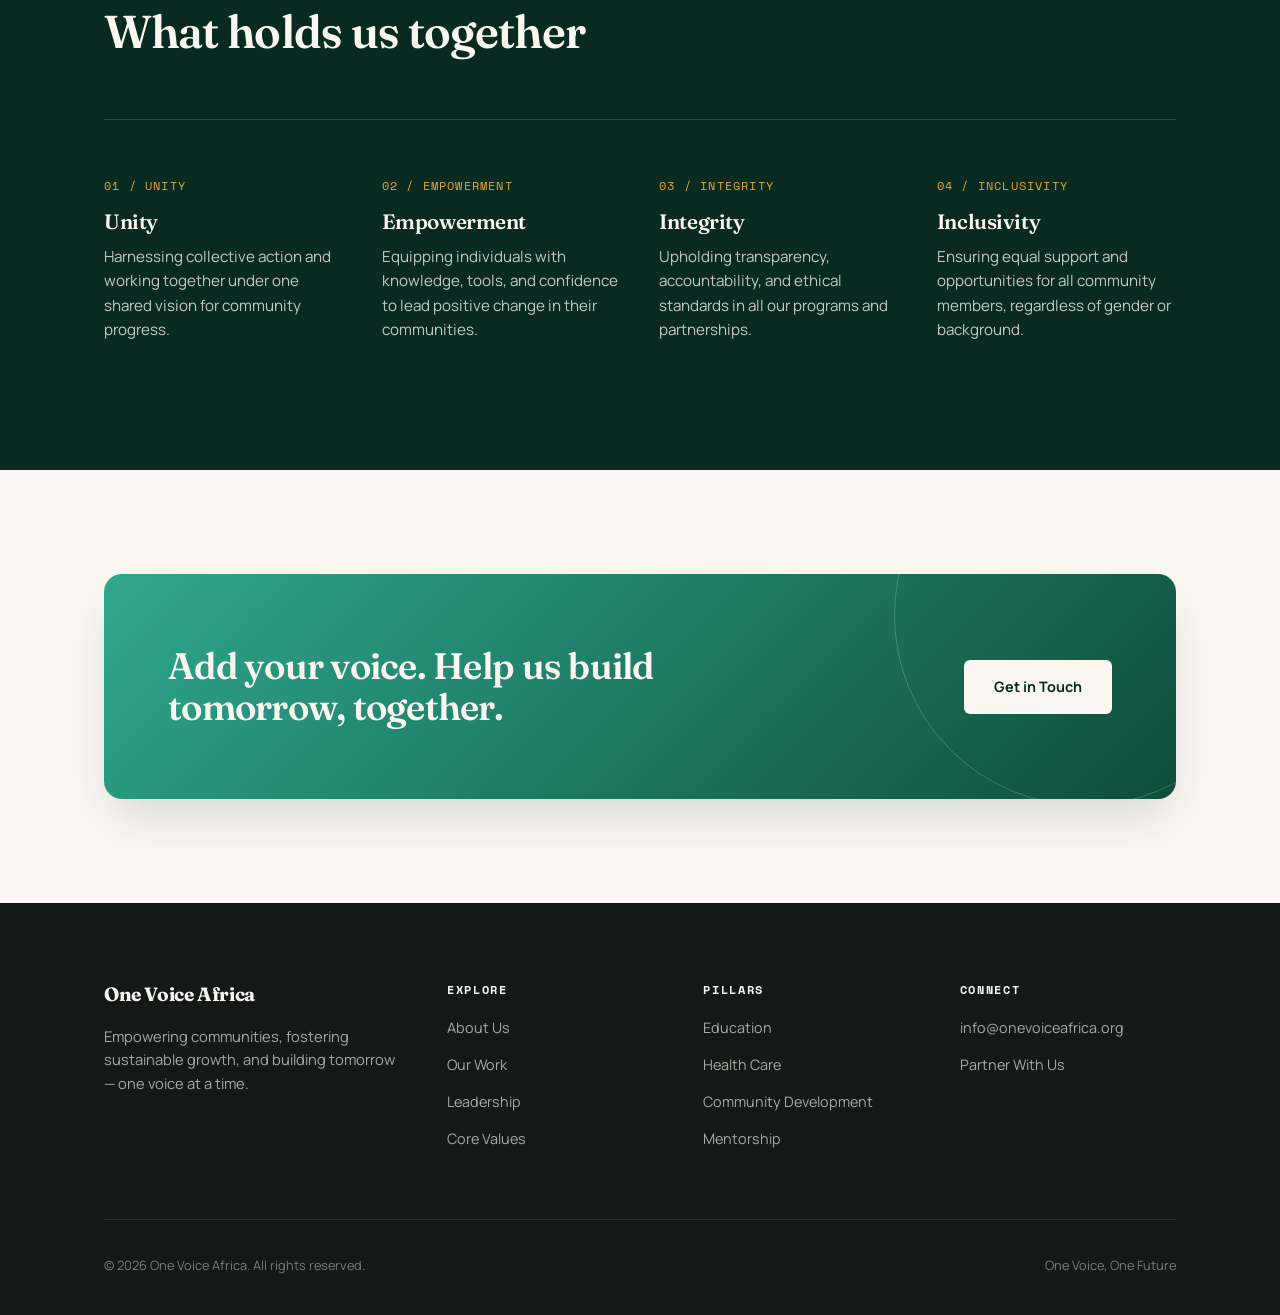
==== commit 5ca539e4: "Update: Vices Update" ====
--- a/index.html
+++ b/index.html
@@ -8,6 +8,7 @@
 <link rel="preconnect" href="https://fonts.gstatic.com" crossorigin>
 <link href="https://fonts.googleapis.com/css2?family=Fraunces:opsz,wght@9..144,300;9..144,500;9..144,600;9..144,700&family=Manrope:wght@400;500;600;700;800&family=Space+Mono:wght@400;700&display=swap" rel="stylesheet">
 <link rel="stylesheet" href="css/styles.css">
+<link rel="shortcut icon" href="logo.ico" type="image/x-icon">
 </head>
 <body>
 
@@ -189,7 +190,22 @@
       </div>
 
       <!-- OTHER TEAM MEMBERS (EQUAL SECTIONS) -->
+
+      
       <div class="team-grid">
+        <!-- vice chairperson  -->
+        <div class="team-card reveal">
+          <div class="img-placeholder">
+            <img src="/Images/kirui_Philemon.jpeg" alt="Lead, Youth & Mentorship" loading="lazy">
+          </div>
+          <div class="team-info">
+            <span class="member-role">Vice Chairperson</span>
+            <h4>Mr. Kirui Philemon</h4>
+            <p>Mr. Kirui Philemon serves as the Vice Chairperson of One Voice Africa, supporting executive governance and the strategic rollout of the NGO's core impact programs. Dedicated
+               to grassroots community empowerment, he works to advance educational access, preventive health awareness, sustainable local development, and transformative mentorship across Kenya.</p>
+          </div>
+        </div>
+
         <div class="team-card reveal">
           <div class="img-placeholder">
             <img src="/Images/korir gilbert.jpeg" alt="Secretary" loading="lazy">
@@ -202,30 +218,31 @@
           </div>
         </div>
 
+        
         <div class="team-card reveal">
           <div class="img-placeholder">
             <img src="/Images/Lyndah Rono.jpeg" alt="Treasurer" loading="lazy">
           </div>
           <div class="team-info">
-            <span class="member-role">Secretary</span>
+            <span class="member-role">Treasurer</span>
             <h4>Lyndah Rono</h4>
             <p>Mrs. Lyndah Rono leads the financial planning, budget allocation, and fiscal oversight for One Voice Africa. Guided by the core value of integrity, she ensures transparent and accountable management of resources, guaranteeing that funding and community 
               partnerships directly fuel impactful, sustainable grassroots projects in education, health care, and mentorship.</p>
           </div>
         </div>
 
-        <!-- <div class="team-card reveal">
-          <div class="img-placeholder">
-            <img src="https://images.unsplash.com/photo-1500648767791-00dcc994a43e?auto=format&fit=crop&w=600&q=80" alt="Lead, Youth & Mentorship" loading="lazy">
+        <div class="team-card reveal">
+          <div class="img-placeholder">
+            <img src="/Images/Vice-Secretary.jpeg" alt="Lead, Youth & Mentorship" loading="lazy">
           </div>
           <div class="team-info">
-            <span class="member-role">Lead, Youth &amp; Mentorship</span>
-            <h4>Malik J. Kiplagat</h4>
+            <span class="member-role">Vice Secretary</span>
+            <h4>Mrs. Masumuni Jane</h4>
             <p>Curating scalable skill-acquisition workshops, modern technical pathways, and gender-inclusive mentorship networks.</p>
           </div>
         </div>
       </div>
-    </div> -->
+    </div>
   </section>
 
   <!-- VALUES -->
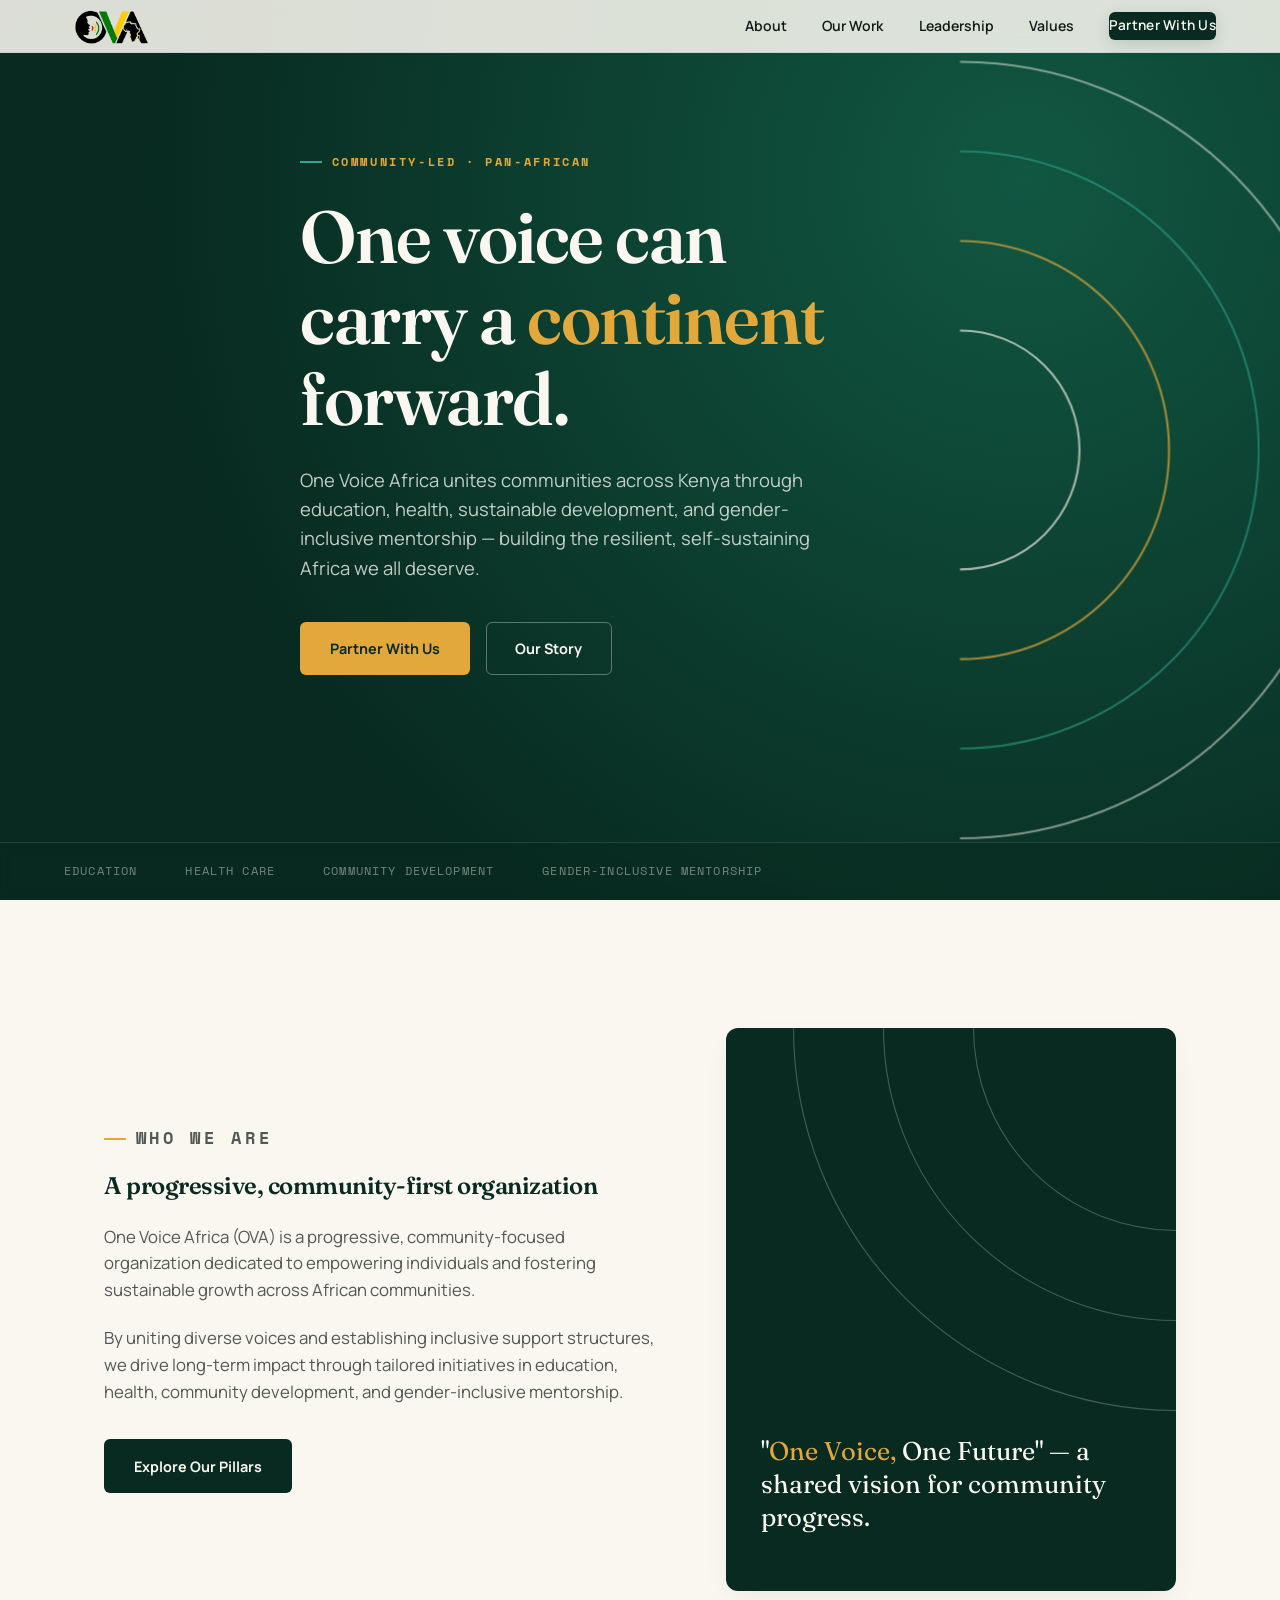
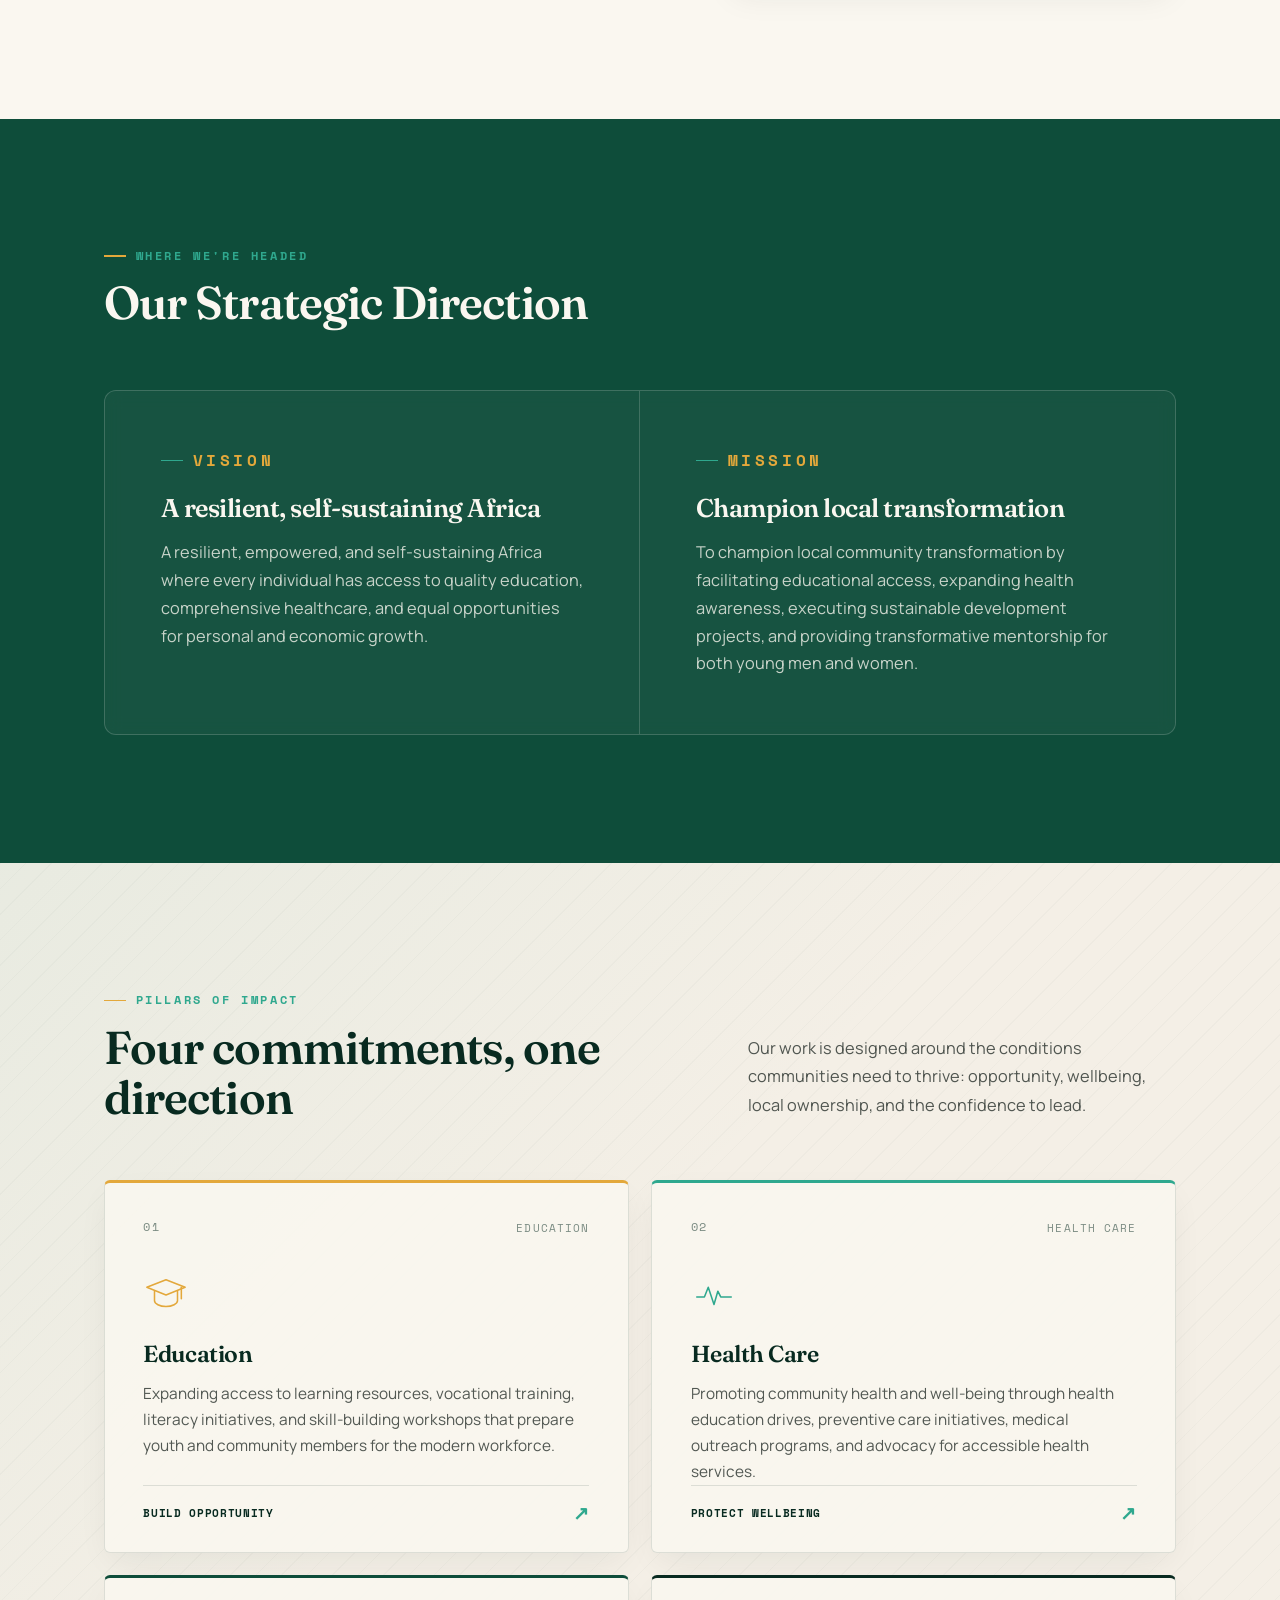
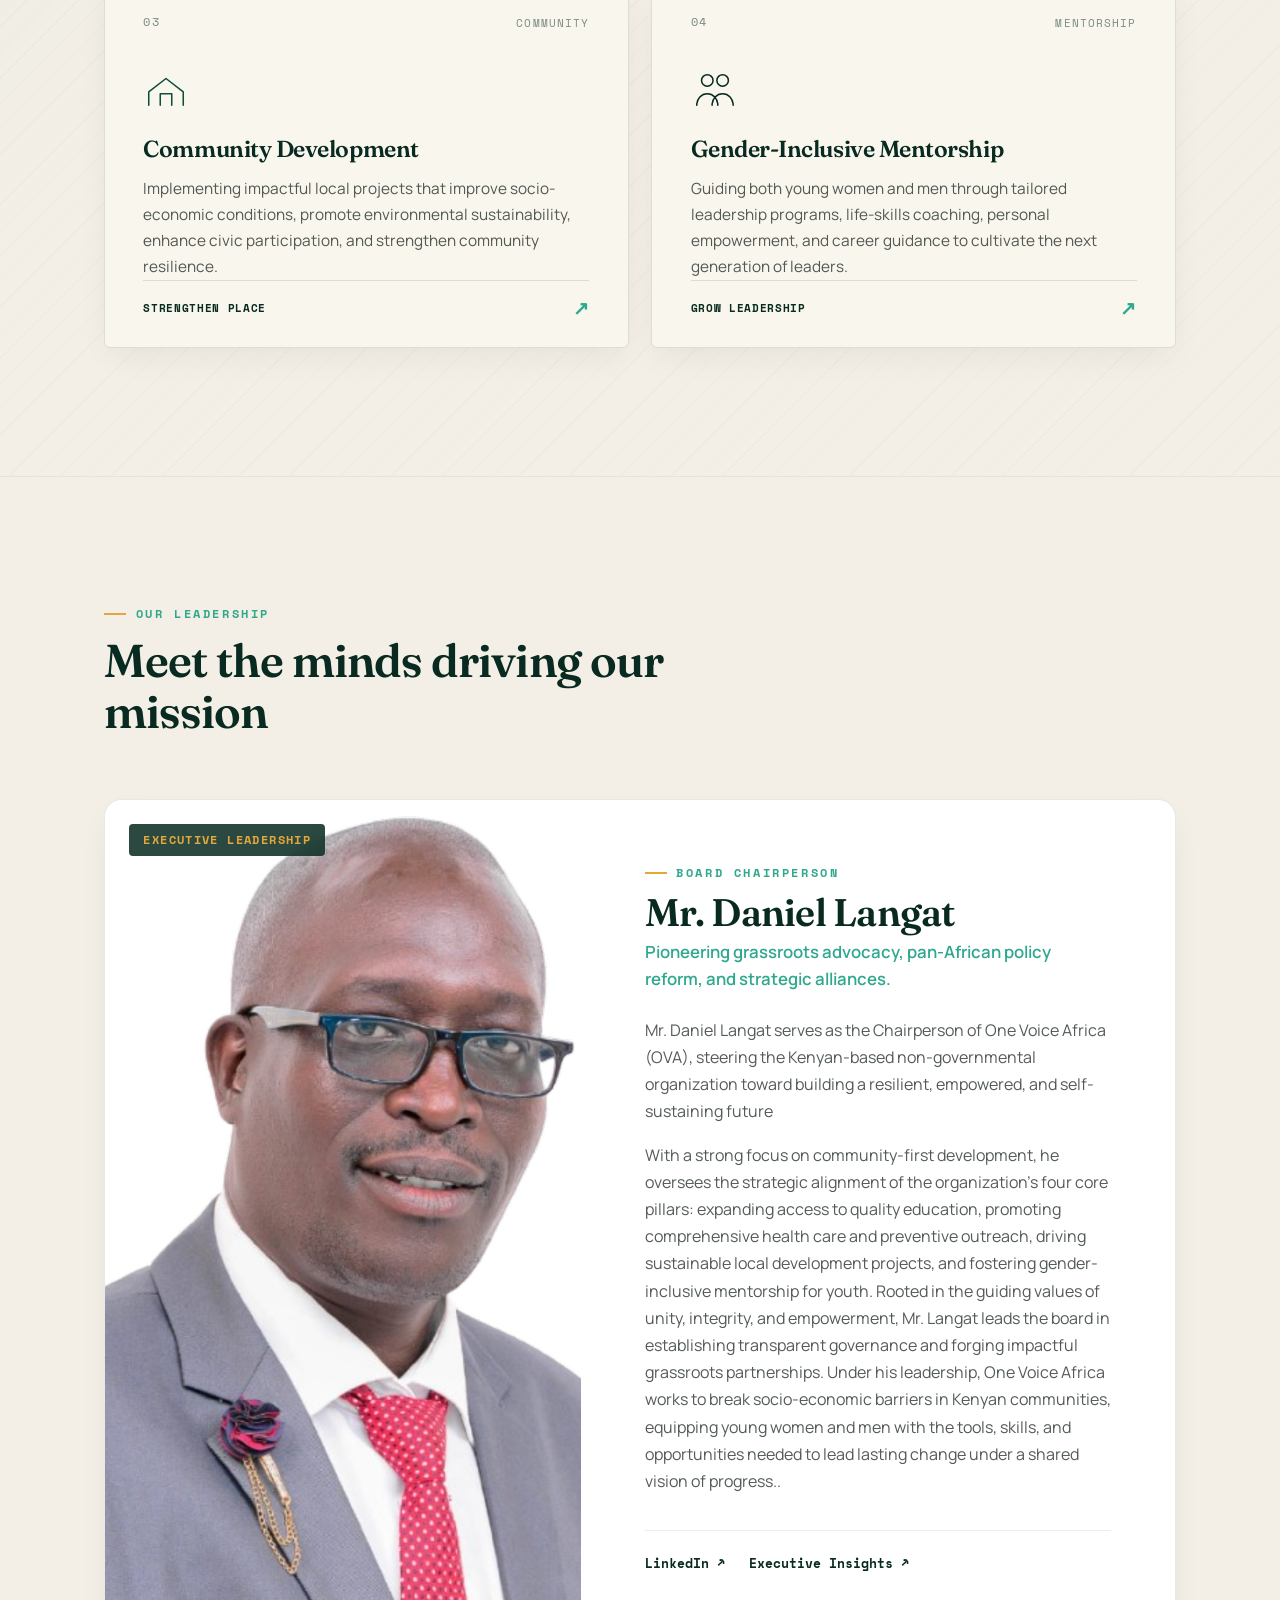
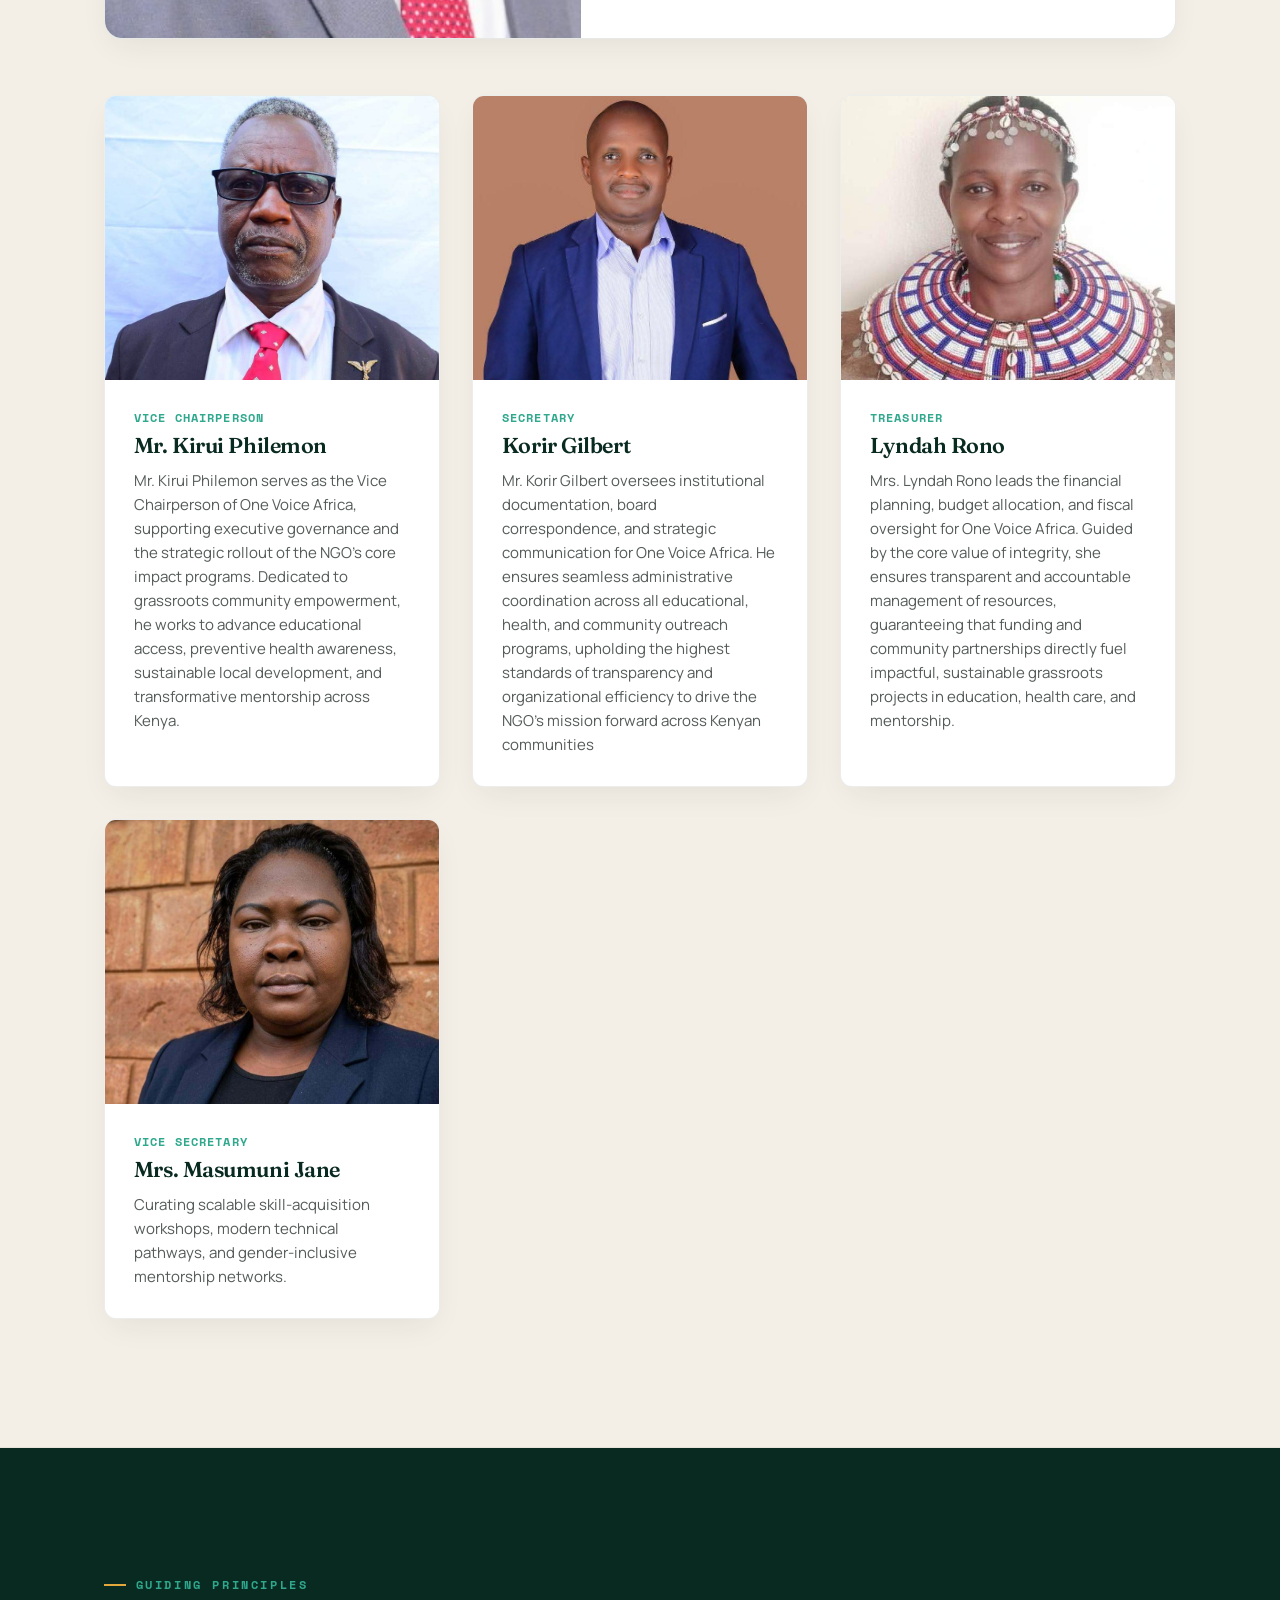
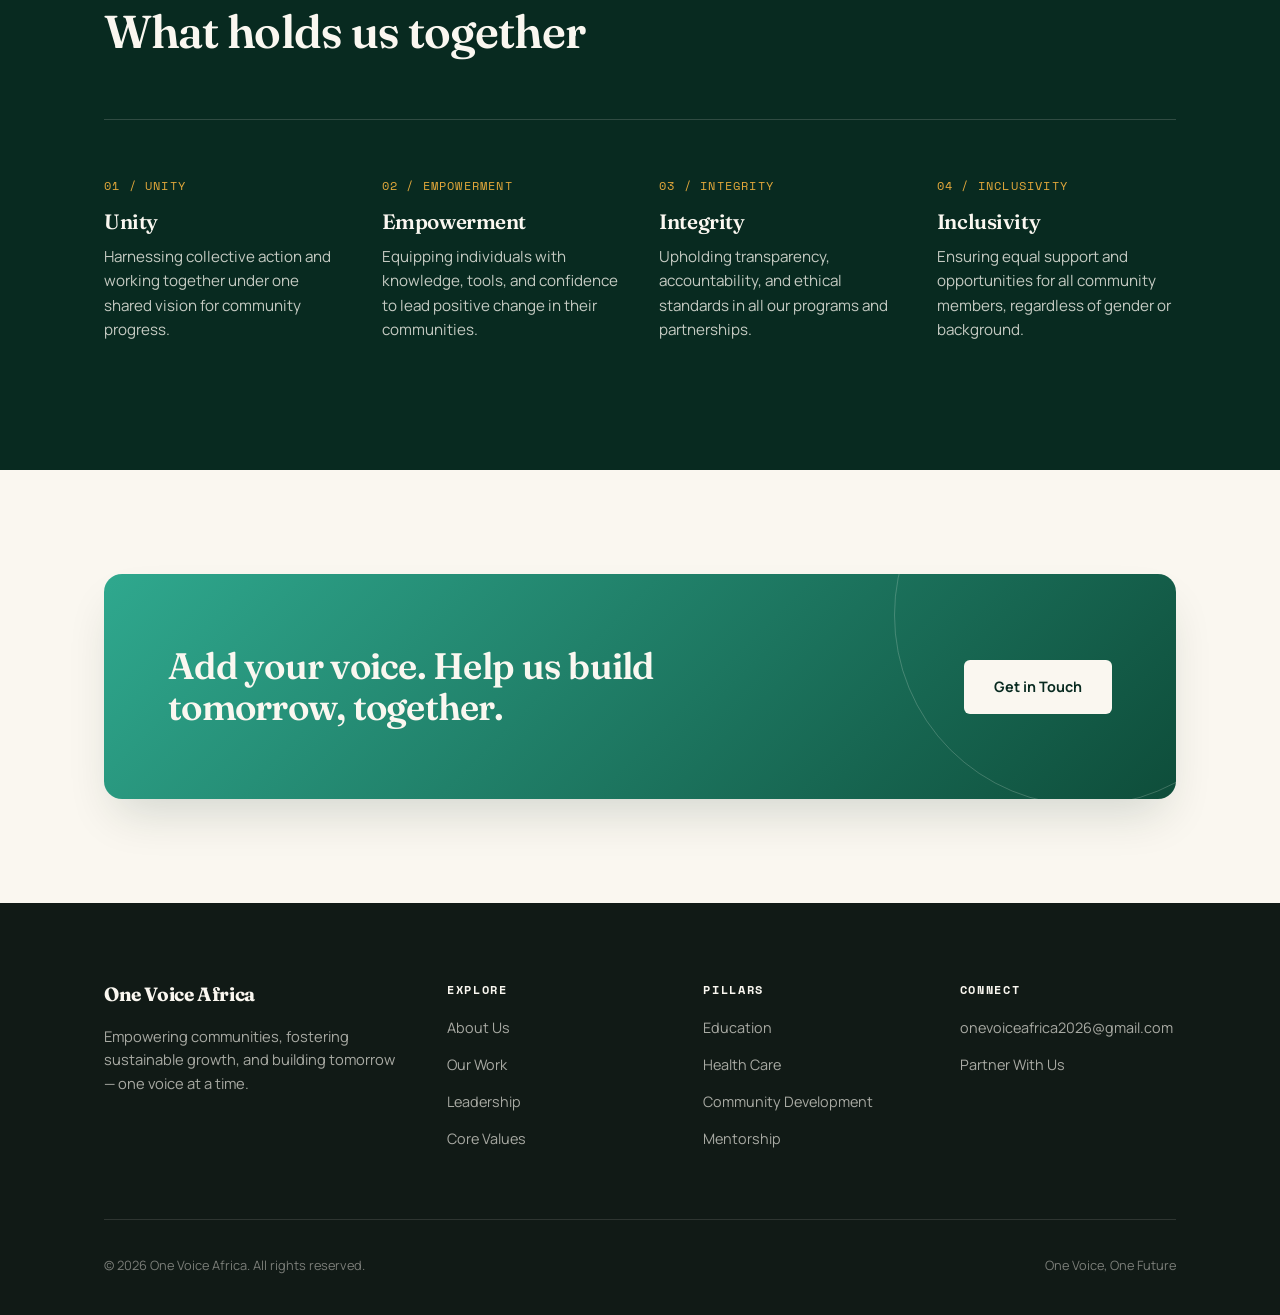
==== commit 0ebdbcf8: "update: groups email" ====
--- a/index.html
+++ b/index.html
@@ -283,7 +283,7 @@
     <div class="wrap">
       <div class="cta-box reveal">
         <h2>Add your voice. Help us build tomorrow, together.</h2>
-        <a href="mailto:info@onevoiceafrica.org" class="btn btn-primary">Get in Touch</a>
+        <a href="mailto:onevoiceafrica2026@gmail.com" class="btn btn-primary">Get in Touch</a>
       </div>
     </div>
   </section>
@@ -318,7 +318,7 @@
       <div>
         <h4>Connect</h4>
         <ul>
-          <li><a href="mailto:info@onevoiceafrica.org">info@onevoiceafrica.org</a></li>
+          <li><a href="mailto:info@onevoiceafrica.org">onevoiceafrica2026@gmail.com</a></li>
           <li><a href="#contact">Partner With Us</a></li>
         </ul>
       </div>
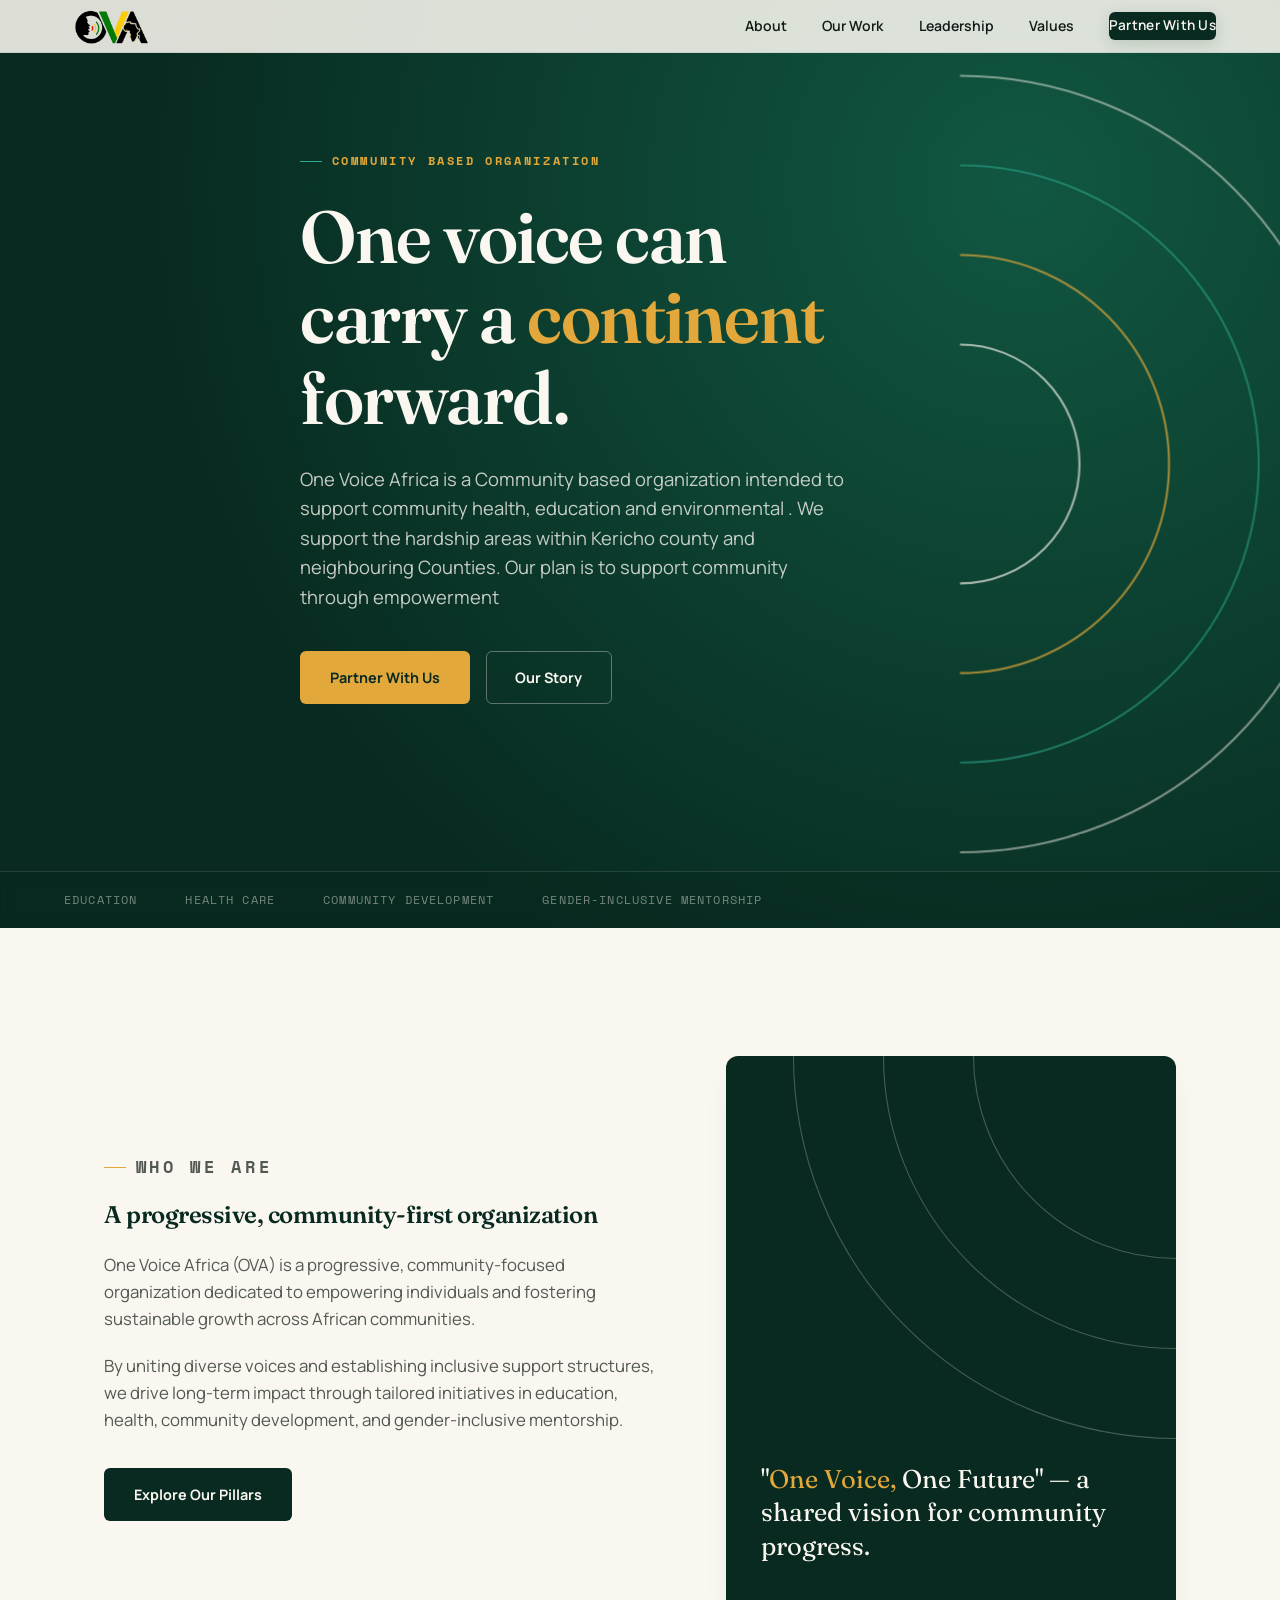
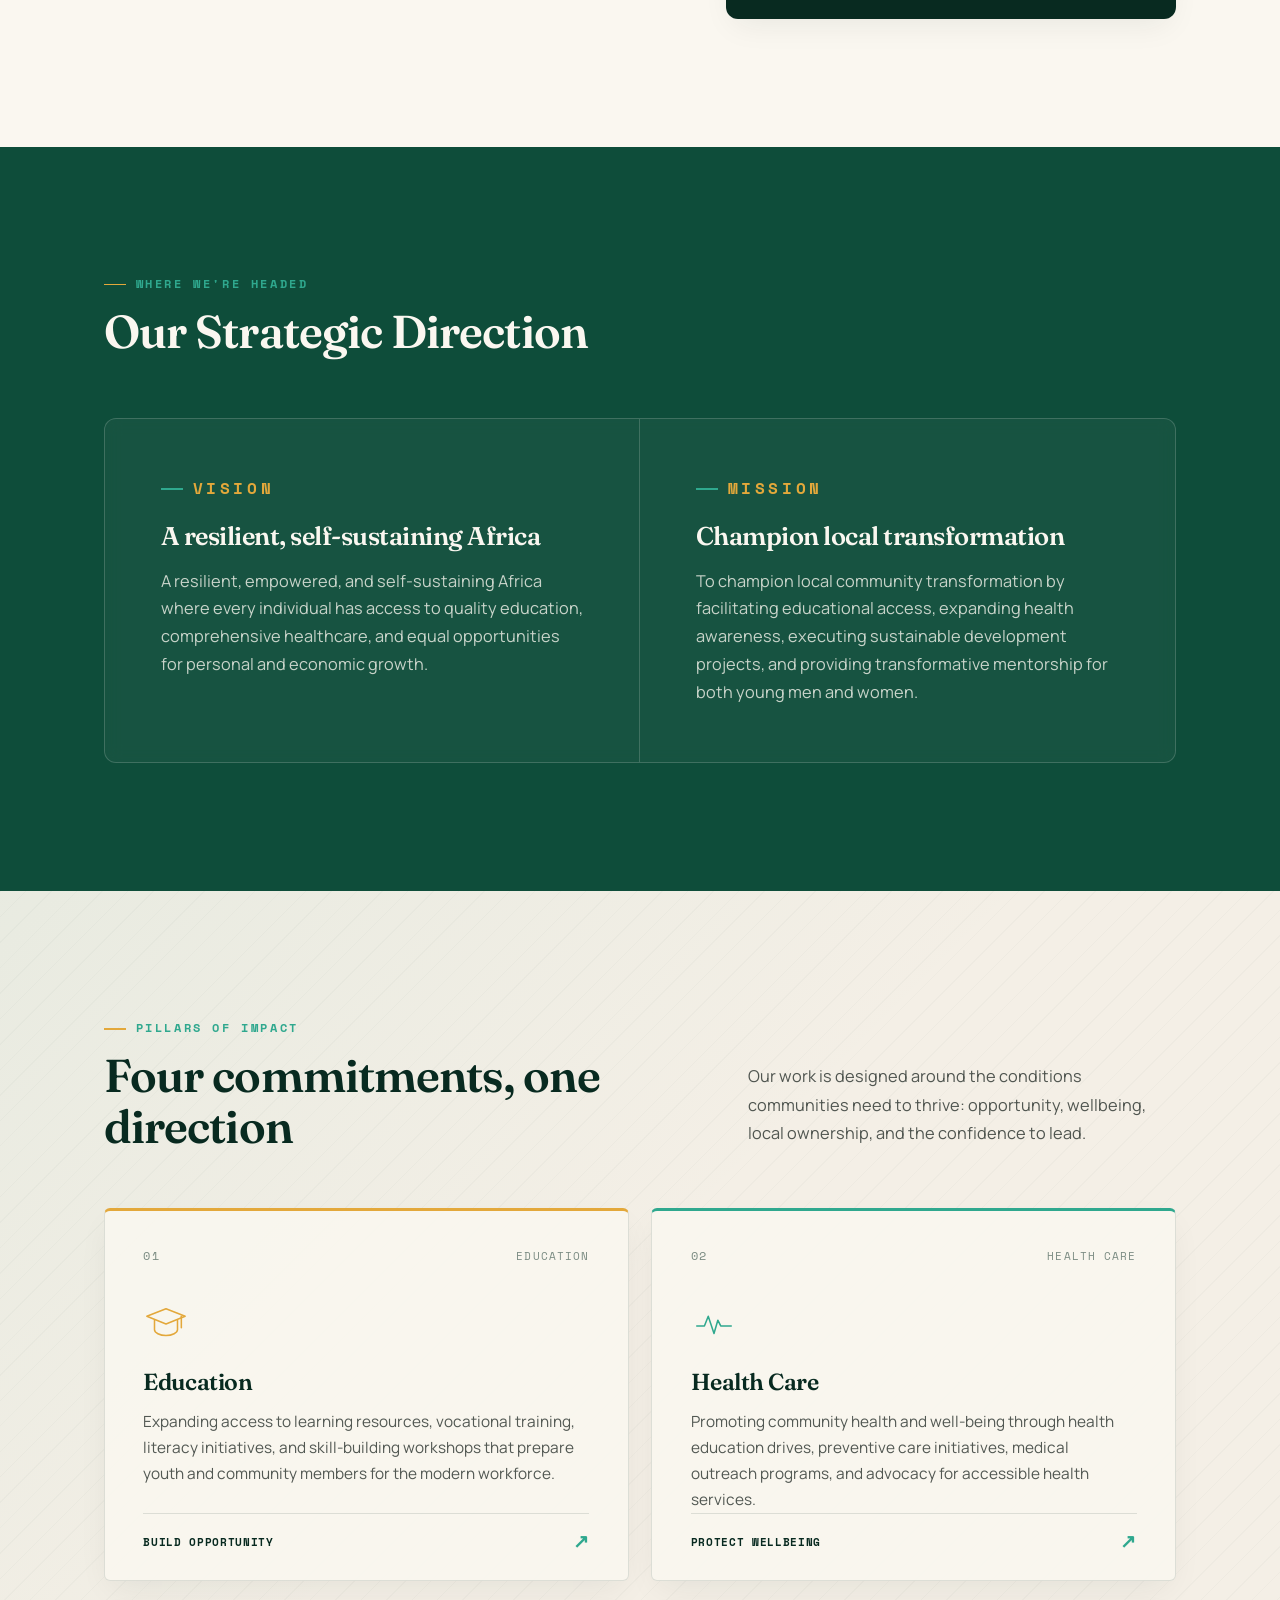
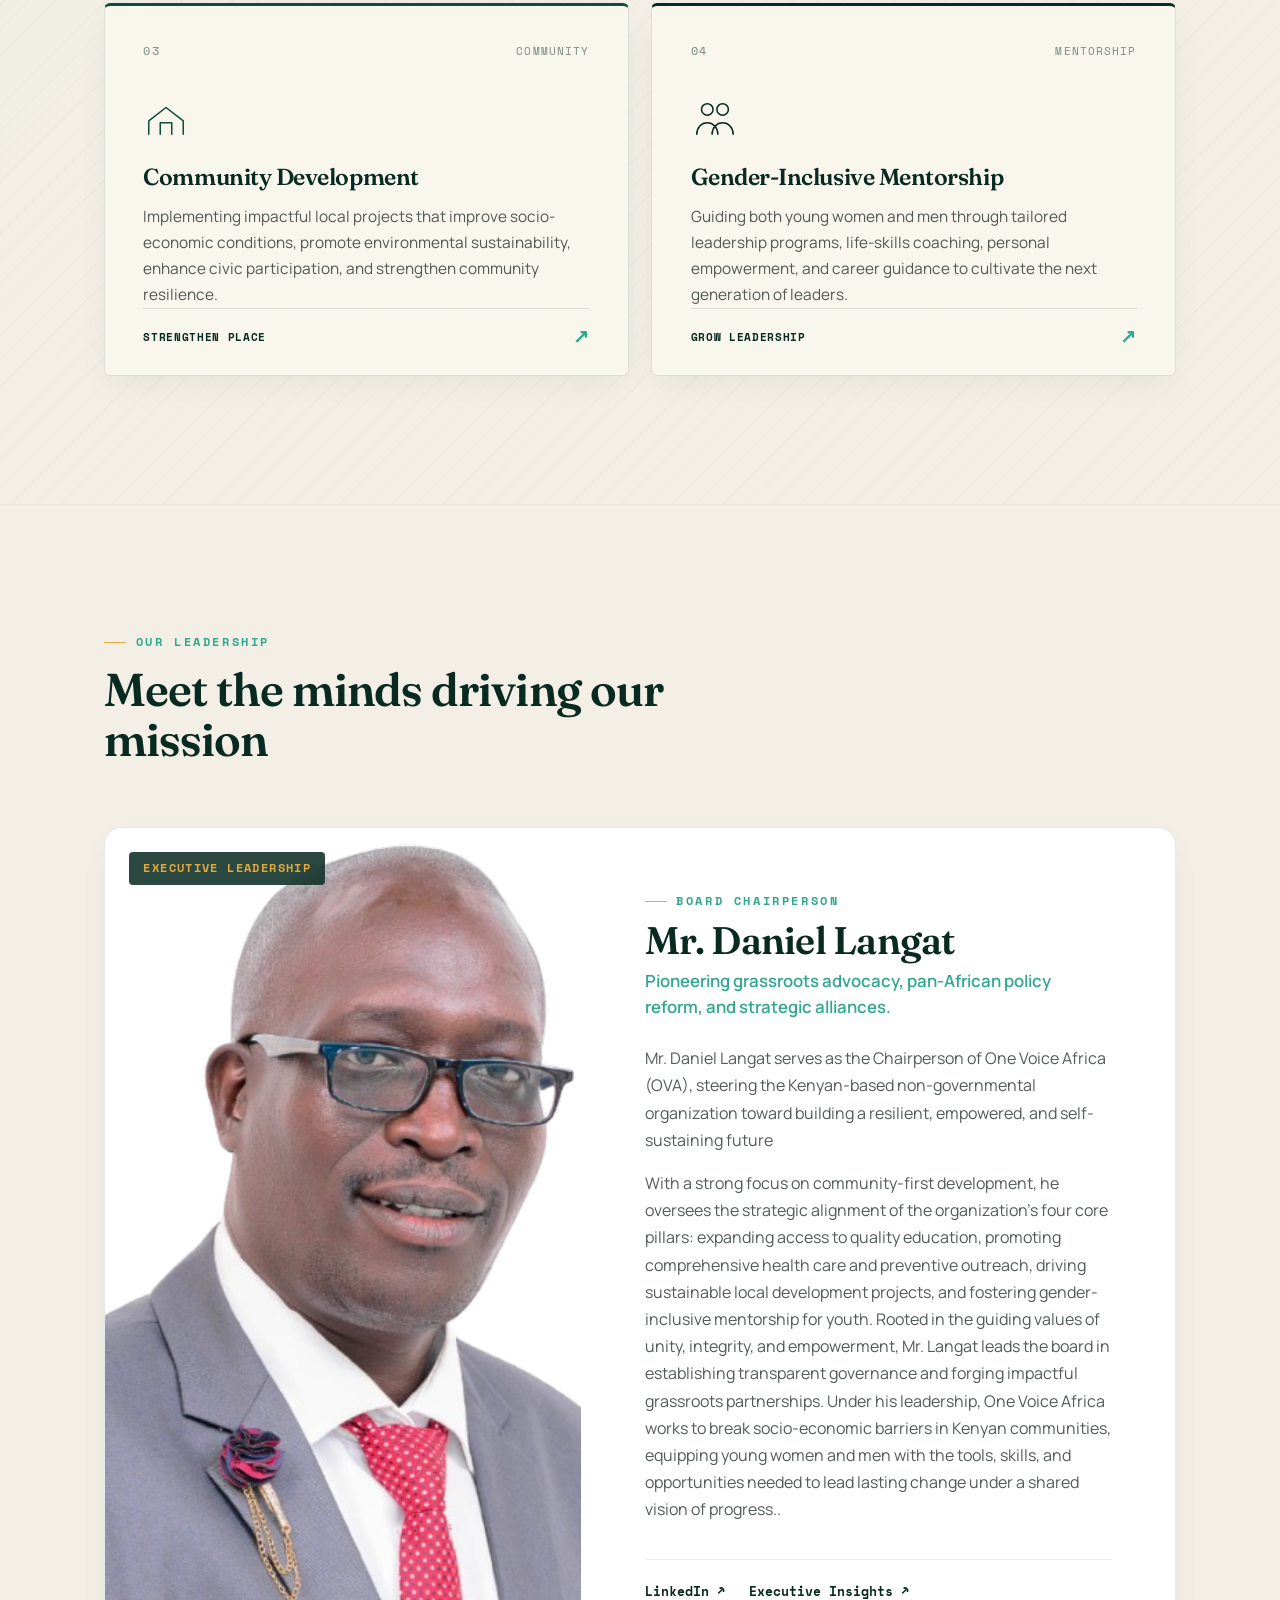
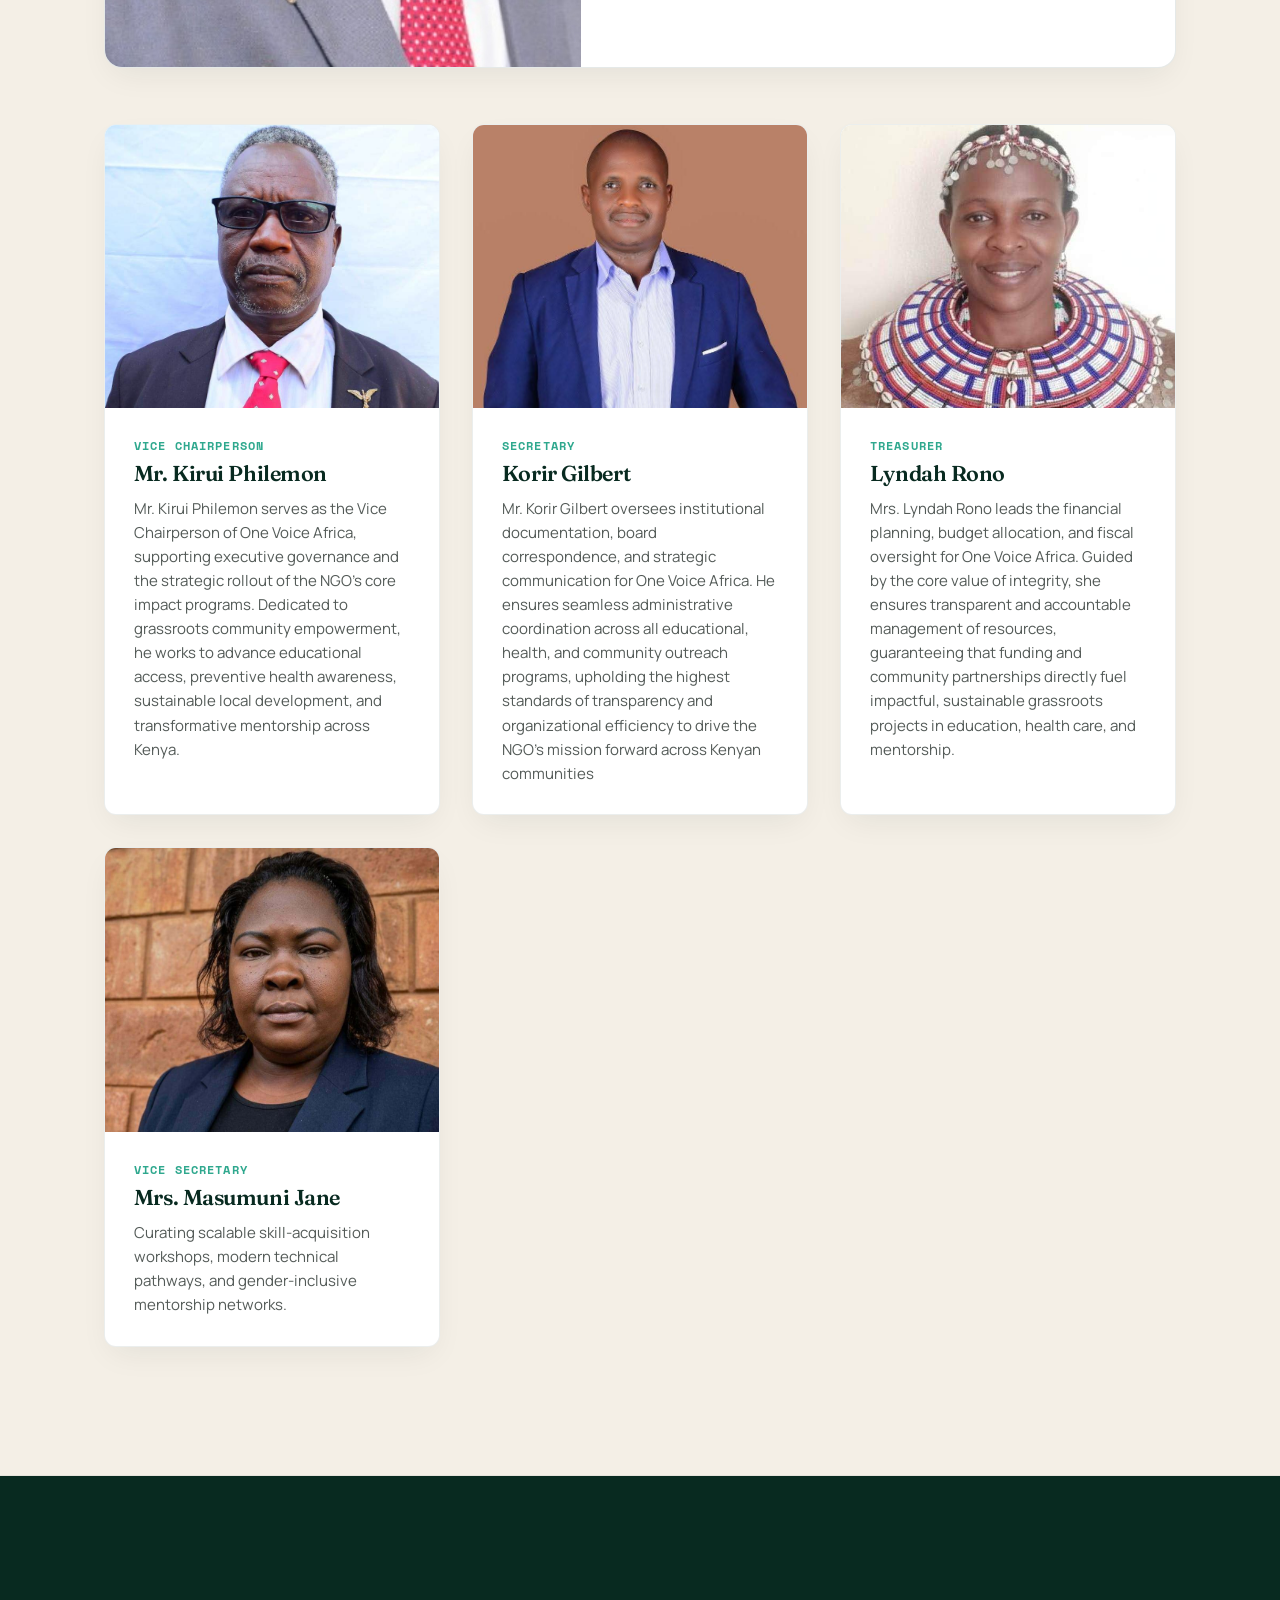
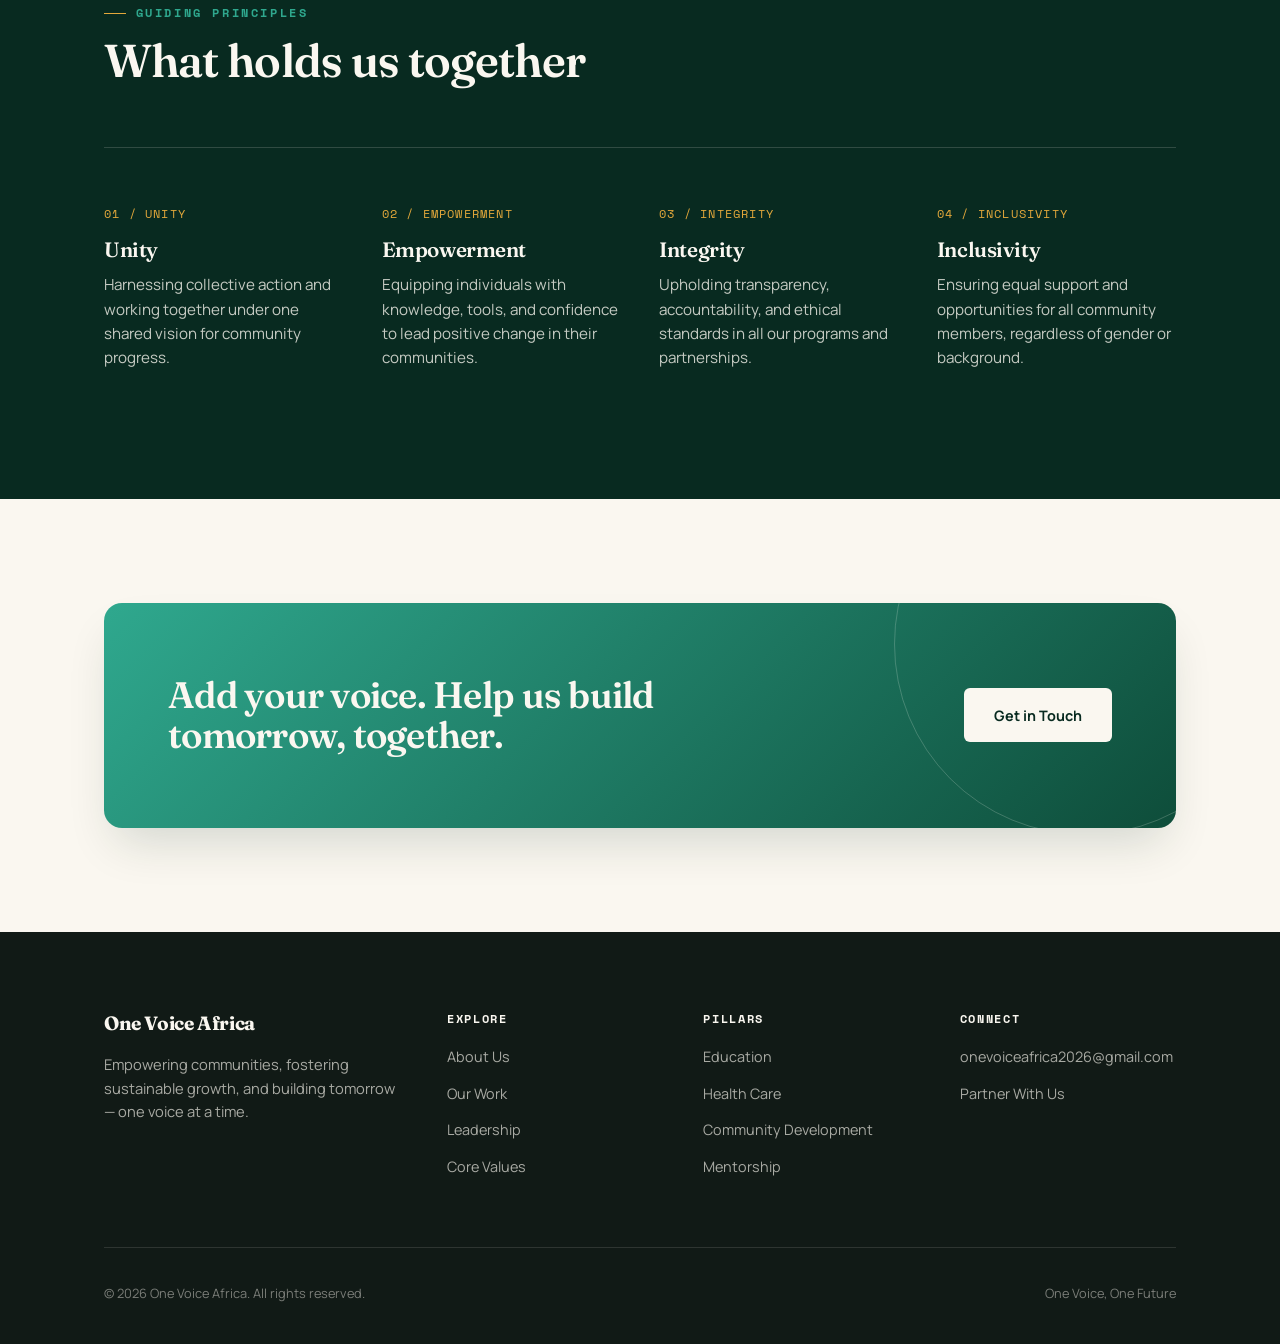
==== commit 9aeb641c: "Update: Group summary and story" ====
--- a/index.html
+++ b/index.html
@@ -45,9 +45,11 @@
     </div>
     <div class="wrap">
       <div class="hero-inner">
-        <p class="eyebrow">Community-Led · Pan-African</p>
+        <p class="eyebrow">Community Based Organization</p>
         <h1>One voice can<br>carry a <em>continent</em> forward.</h1>
-        <p class="lede">One Voice Africa unites communities across Kenya through education, health, sustainable development, and gender-inclusive mentorship — building the resilient, self-sustaining Africa we all deserve.</p>
+        <p class="lede">One Voice Africa is a Community based organization intended to support community health, education and environmental
+          . We support the hardship areas within Kericho county and neighbouring Counties. Our plan is to support community through empowerment
+        </p>
         <div class="hero-ctas">
           <a href="#contact" class="btn btn-primary">Partner With Us</a>
           <a href="#about" class="btn btn-ghost">Our Story</a>
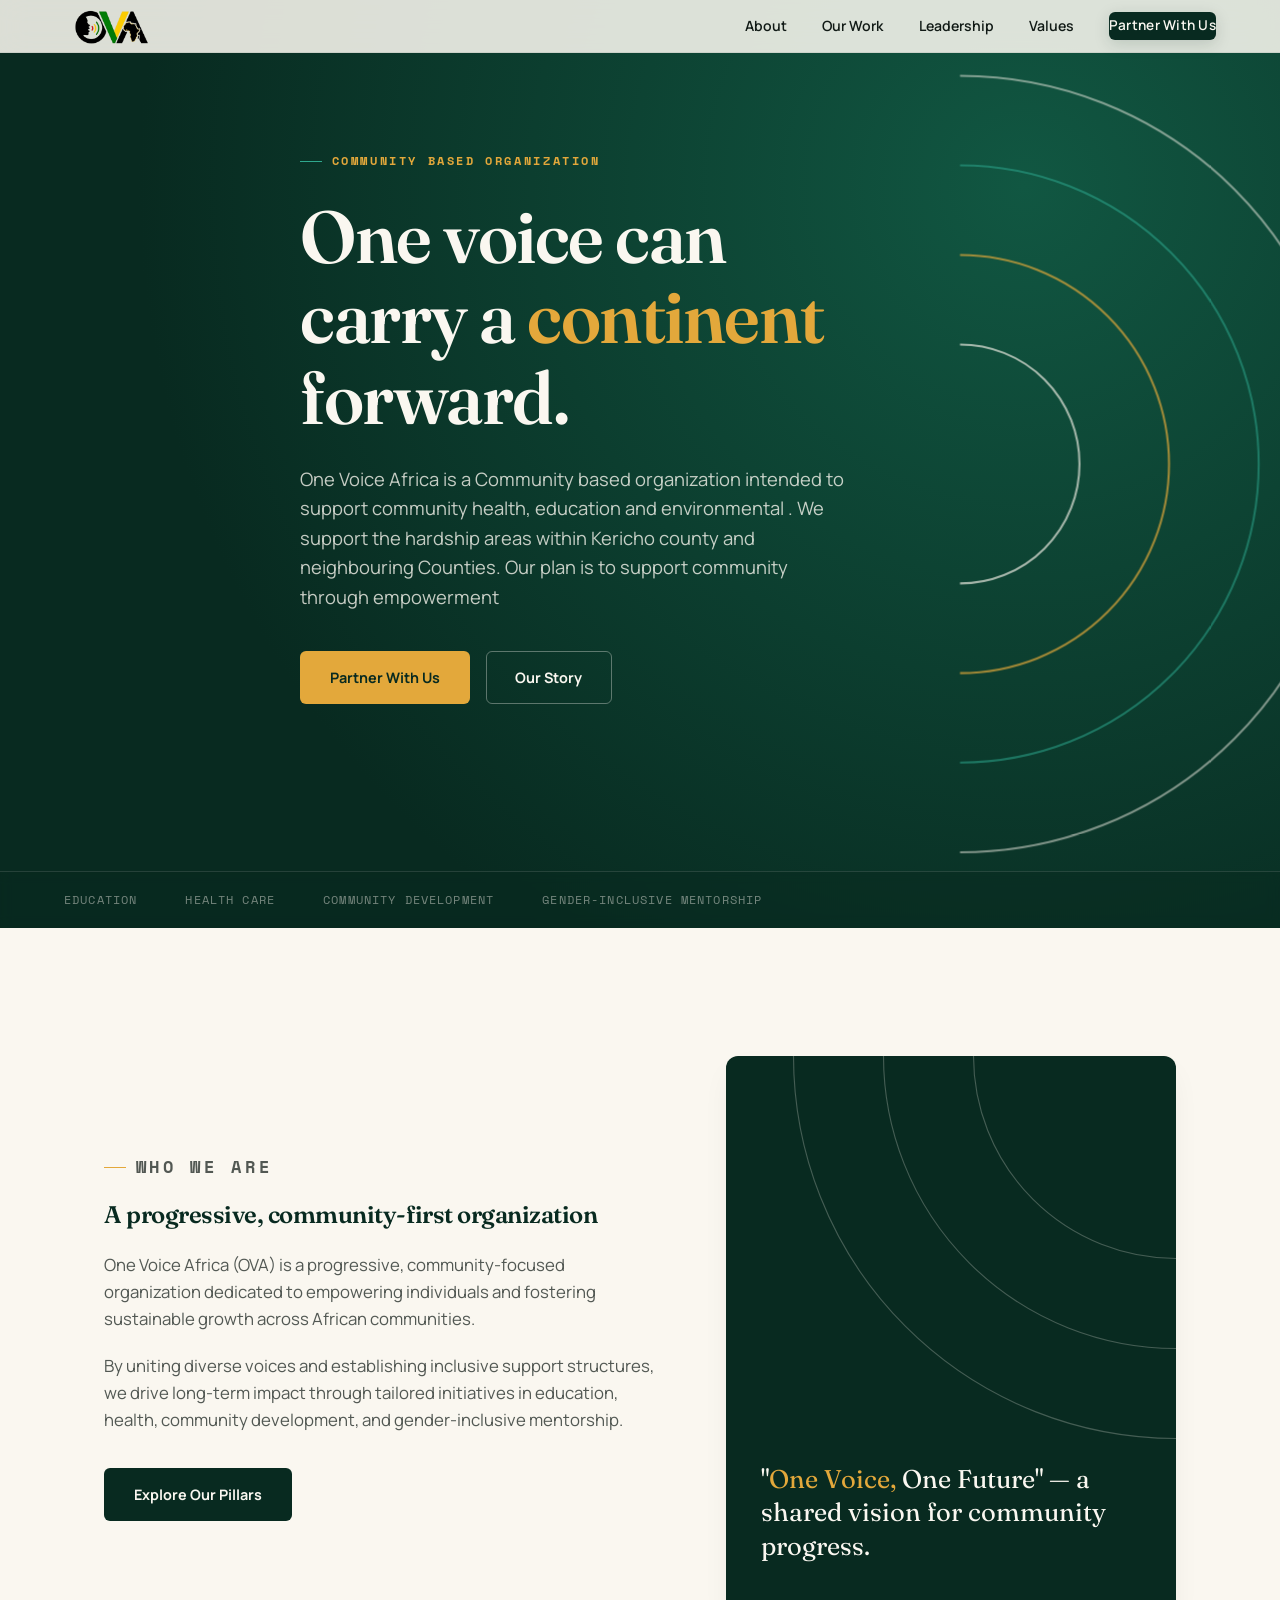
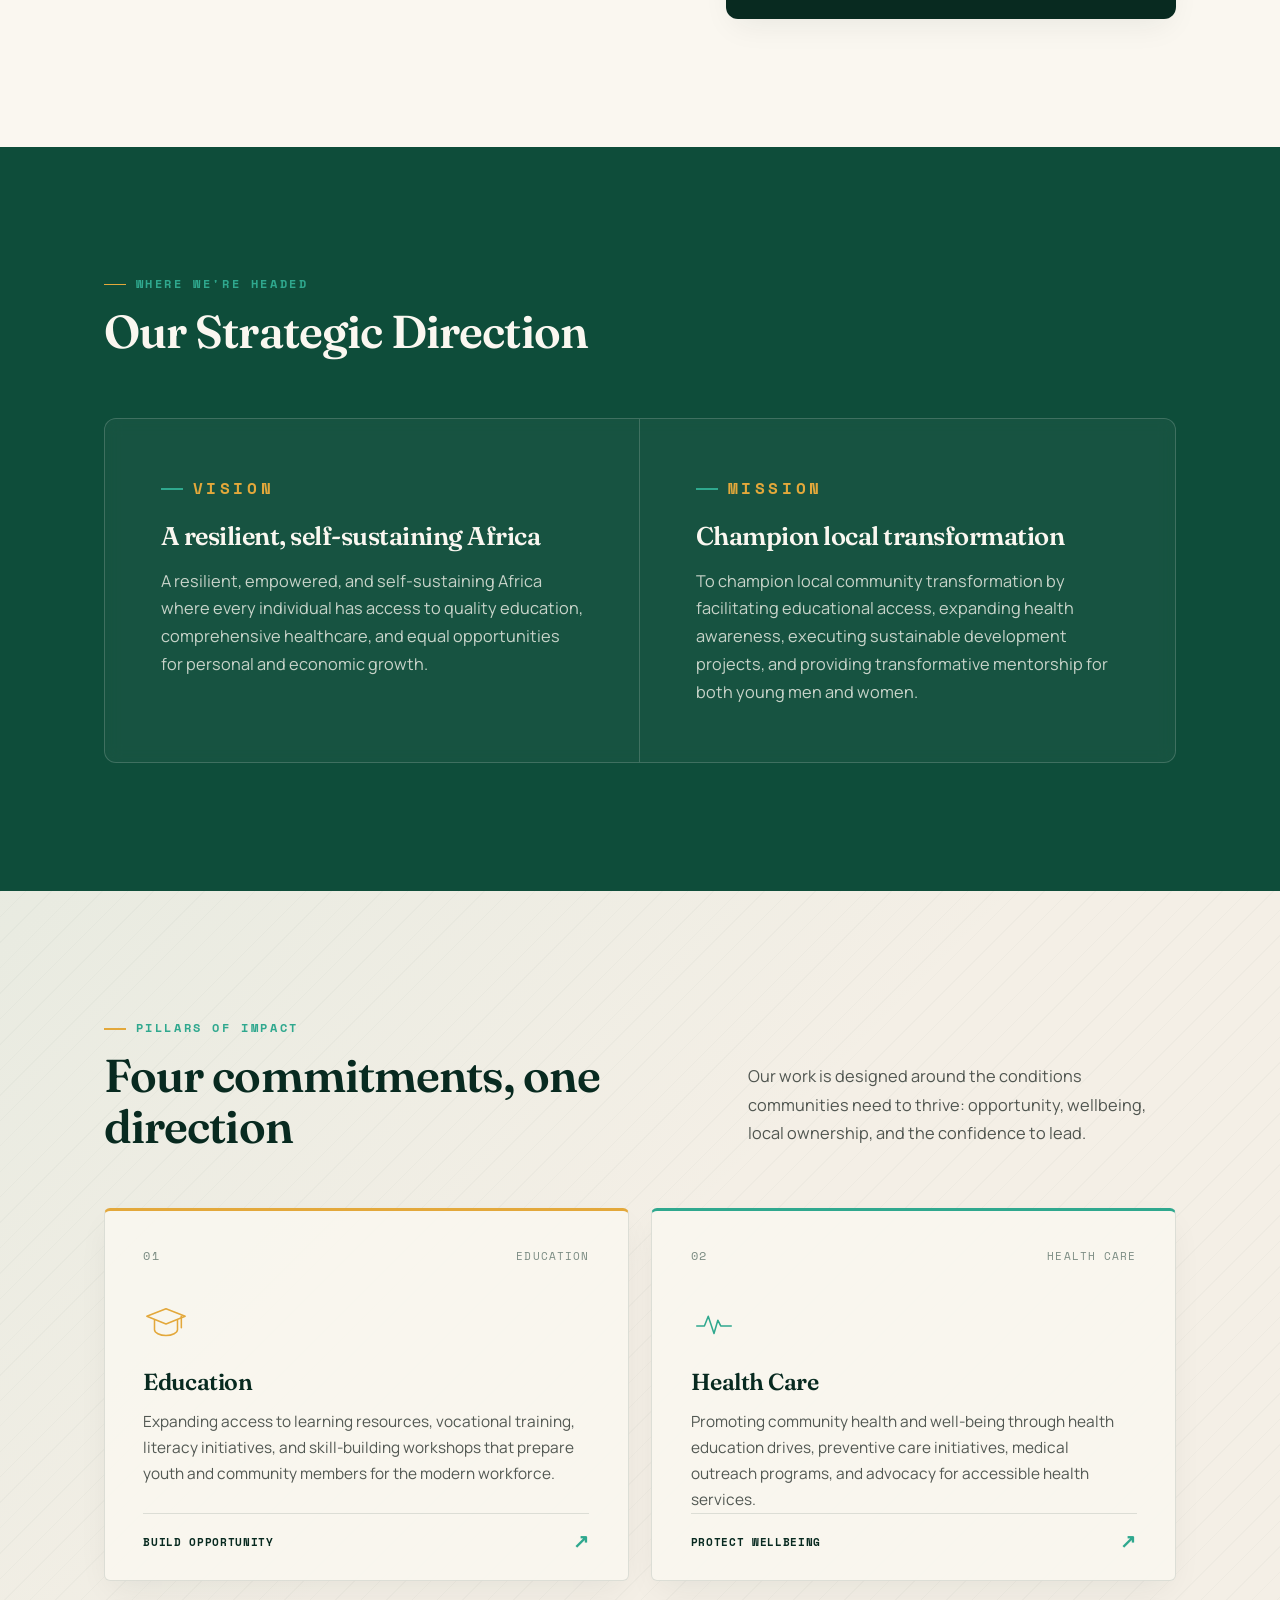
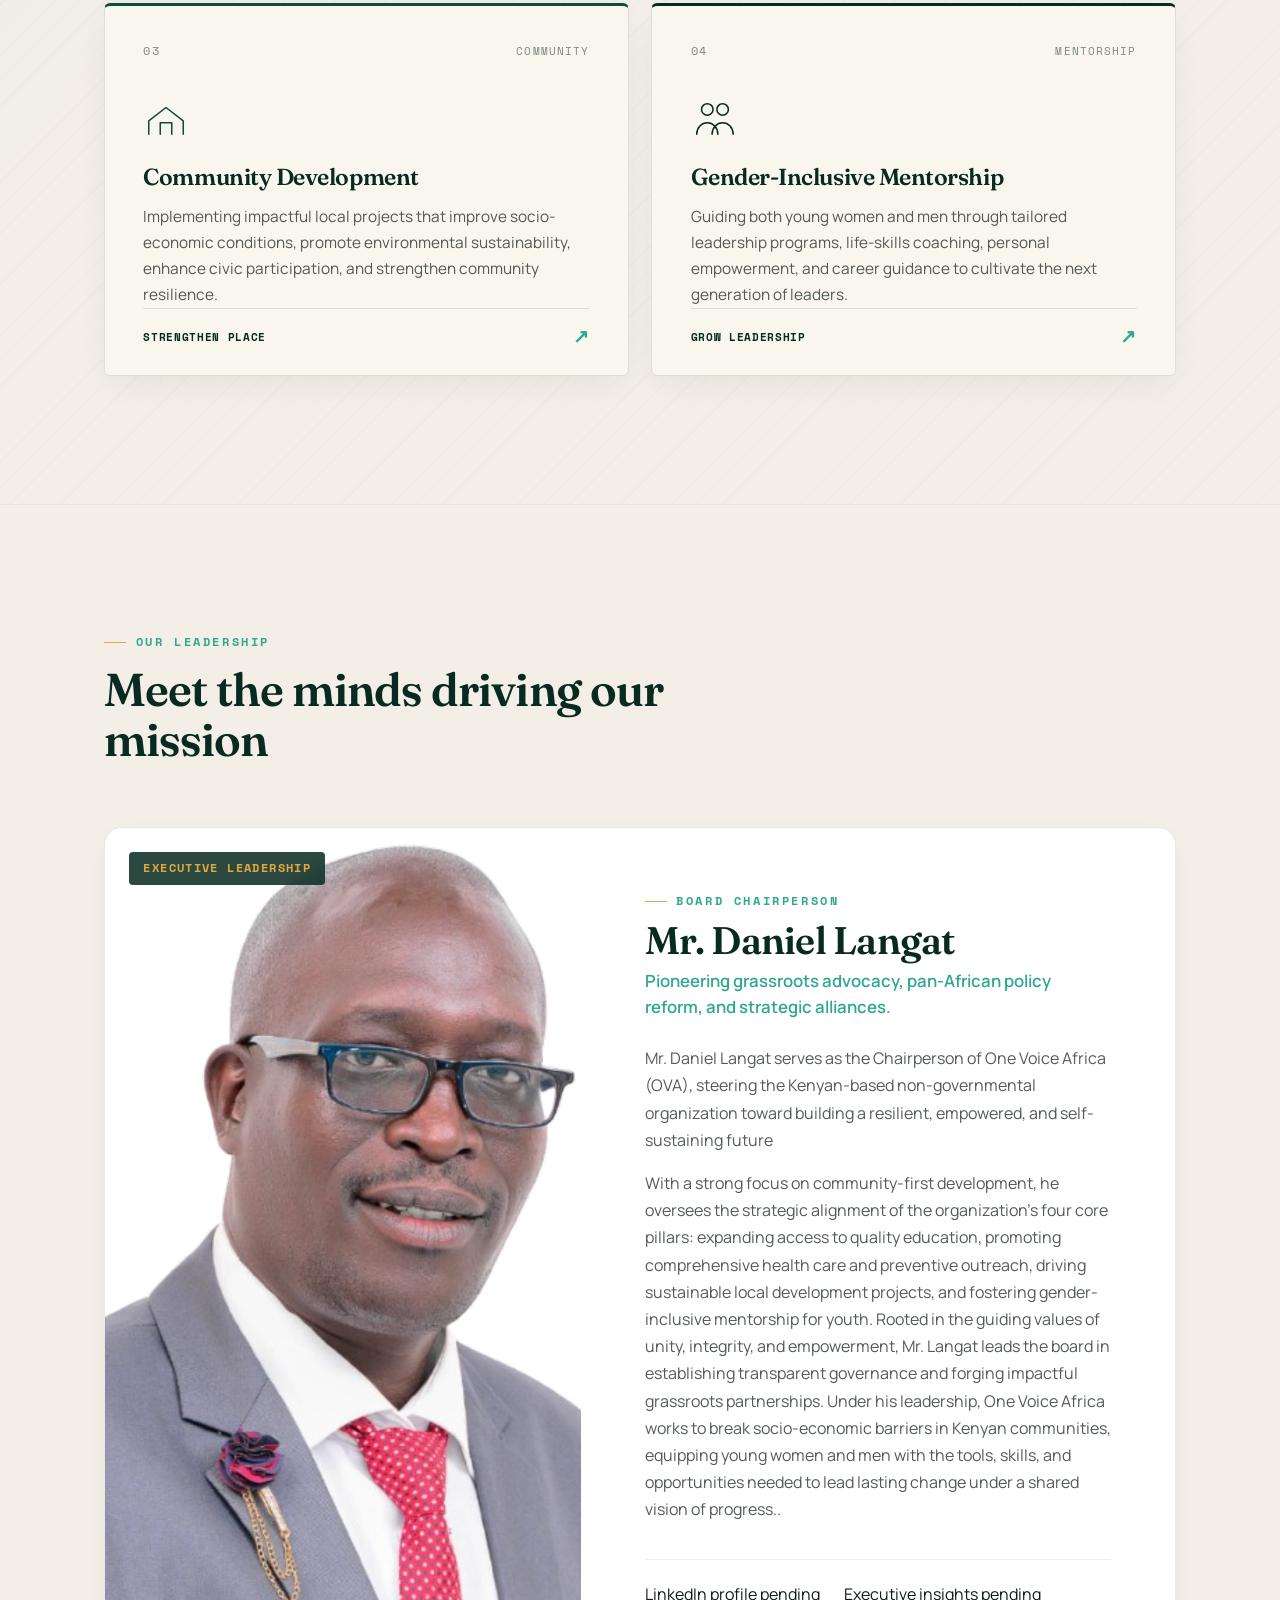
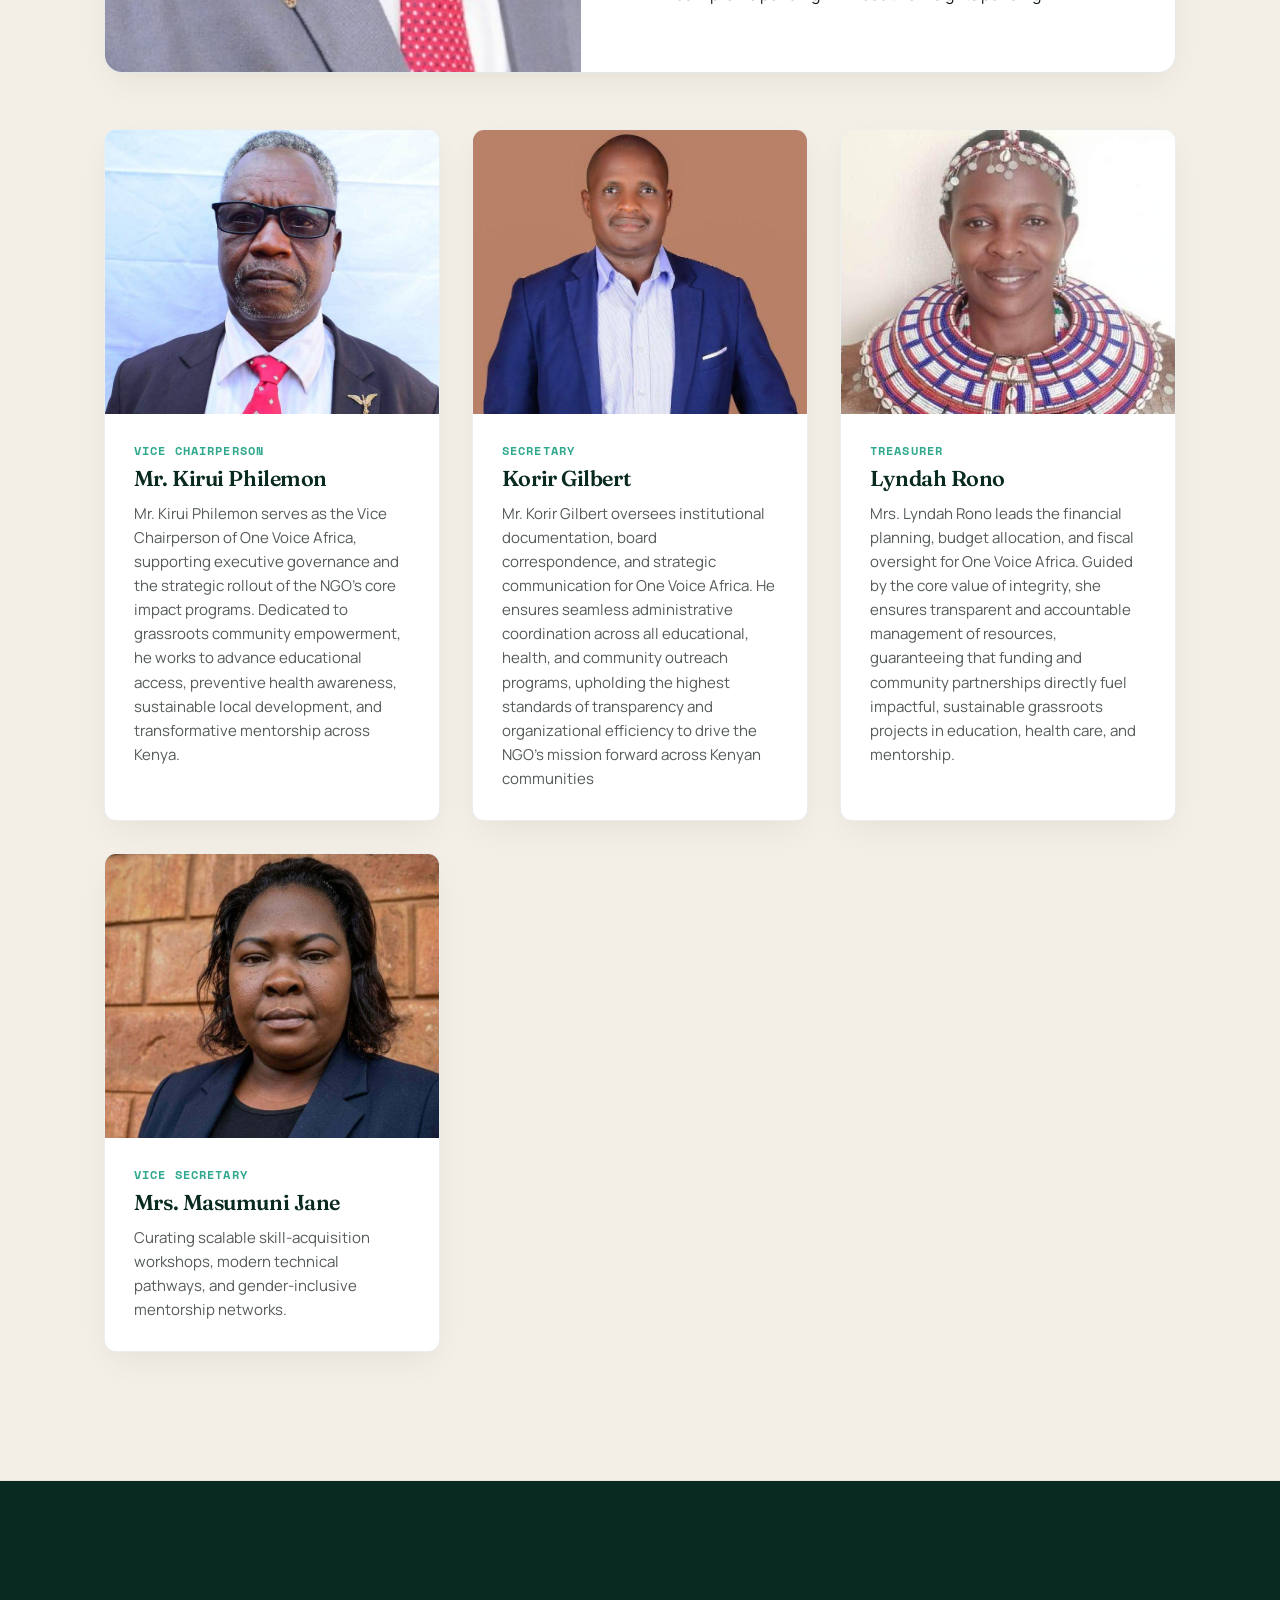
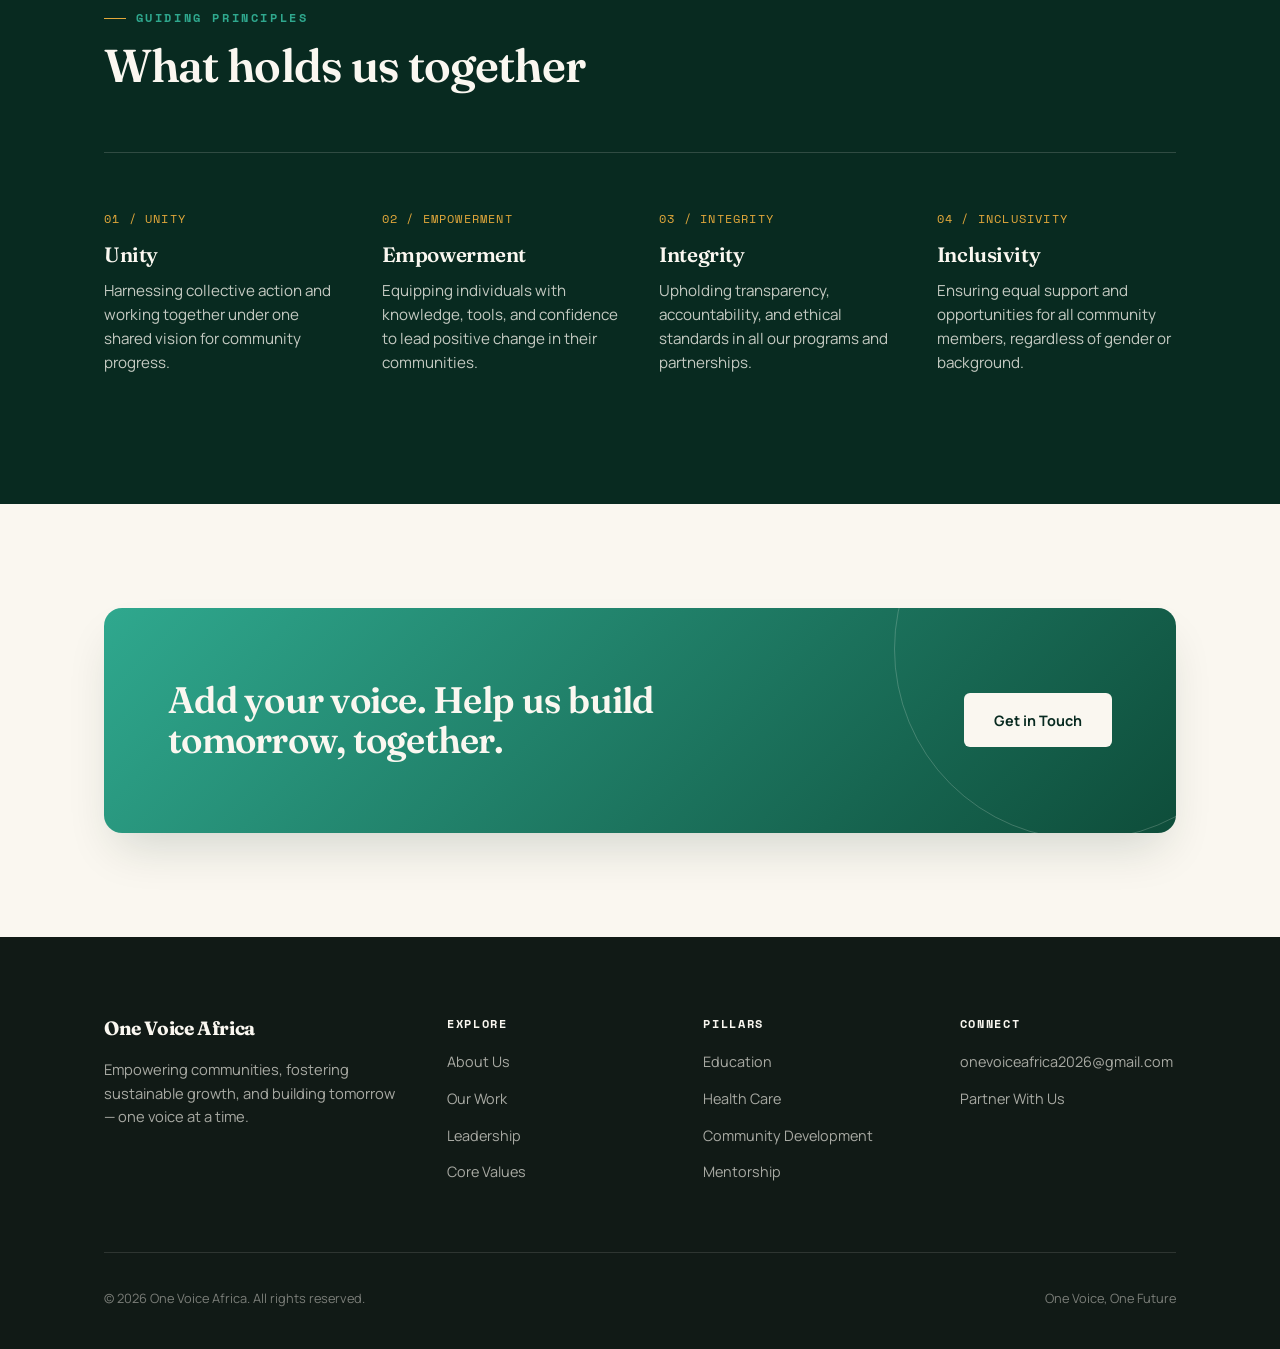
==== commit 0532cd4a: "Update: AI overview" ====
--- a/index.html
+++ b/index.html
@@ -12,19 +12,19 @@
 </head>
 <body>
 
-<header>
-  <a href="#top" class="brand">
-    <img src="Images/logo.png" alt="One Voice Africa" class="brand-logo">
+<header class="site-header">
+  <a href="#top" class="brand" aria-label="One Voice Africa home">
+    <img src="Images/logo.png" alt="One Voice Africa" class="brand-logo" width="190" height="72" decoding="async">
   </a>
-  <nav class="links" id="navLinks">
+  <nav class="links" id="navLinks" aria-label="Primary navigation" aria-hidden="true">
     <a href="#about">About</a>
     <a href="#pillars">Our Work</a>
     <a href="#team">Leadership</a>
     <a href="#values">Values</a>
     <a href="#contact" class="nav-cta">Partner With Us</a>
   </nav>
-  <button class="menu-btn" id="menuBtn" aria-label="Toggle menu" aria-expanded="false">
-    <span></span><span></span><span></span>
+  <button class="menu-btn" id="menuBtn" type="button" aria-label="Open navigation menu" aria-controls="navLinks" aria-expanded="false">
+    <span aria-hidden="true"></span><span aria-hidden="true"></span><span aria-hidden="true"></span>
   </button>
 </header>
 
@@ -35,12 +35,12 @@
     <div class="hero-arcs" aria-hidden="true">
       <svg viewBox="0 0 600 600">
         <g stroke="#E3A83B" fill="none">
-          <path class="arc-path" style="animation-delay:0.1s" stroke="rgba(247,243,234,0.5)" d="M300,300 m0,-260 a260,260 0 0 1 0,520" />
-          <path class="arc-path" style="animation-delay:0.25s" stroke="#2FA88E" stroke-opacity="0.55" d="M300,300 m0,-200 a200,200 0 0 1 0,400" />
-          <path class="arc-path" style="animation-delay:0.4s" stroke="#E3A83B" stroke-opacity="0.7" d="M300,300 m0,-140 a140,140 0 0 1 0,280" />
-          <path class="arc-path" style="animation-delay:0.55s" stroke="rgba(247,243,234,0.65)" d="M300,300 m0,-80 a80,80 0 0 1 0,160" />
+          <path class="arc-path" stroke="rgba(247,243,234,0.5)" d="M300,300 m0,-260 a260,260 0 0 1 0,520" />
+          <path class="arc-path" stroke="#2FA88E" stroke-opacity="0.55" d="M300,300 m0,-200 a200,200 0 0 1 0,400" />
+          <path class="arc-path" stroke="#E3A83B" stroke-opacity="0.7" d="M300,300 m0,-140 a140,140 0 0 1 0,280" />
+          <path class="arc-path" stroke="rgba(247,243,234,0.65)" d="M300,300 m0,-80 a80,80 0 0 1 0,160" />
         </g>
-        <circle class="arc-path" style="animation-delay:0.7s" cx="300" cy="300" r="14" fill="#F7F3EA" stroke="none"/>
+        <circle class="arc-path" cx="300" cy="300" r="14" fill="#F7F3EA" stroke="none"/>
       </svg>
     </div>
     <div class="wrap">
@@ -70,10 +70,10 @@
       <div class="about-grid">
         <div class="reveal">
           <p class="eyebrow">Who We Are</p>
-          <h2 style="margin-top:0.9rem; margin-bottom:1.5rem;">A progressive, community-first organization</h2>
+          <h2 class="about-heading">A progressive, community-first organization</h2>
           <p>One Voice Africa (OVA) is a progressive, community-focused organization dedicated to empowering individuals and fostering sustainable growth across African communities.</p>
           <p>By uniting diverse voices and establishing inclusive support structures, we drive long-term impact through tailored initiatives in education, health, community development, and gender-inclusive mentorship.</p>
-          <a href="#pillars" class="btn btn-primary" style="margin-top:0.8rem; background:var(--green-deep); color:var(--ivory);">Explore Our Pillars</a>
+          <a href="#pillars" class="btn btn-primary about-link">Explore Our Pillars</a>
         </div>
         <div class="about-visual reveal">
           <svg viewBox="0 0 400 500" aria-hidden="true">
@@ -92,9 +92,9 @@
   <!-- VISION / MISSION -->
   <section class="vm">
     <div class="wrap">
-      <div class="section-head reveal" style="color:var(--ivory);">
+      <div class="section-head section-head-dark reveal">
         <p class="eyebrow">Where We're Headed</p>
-        <h2 style="color:var(--ivory);">Our Strategic Direction</h2>
+        <h2>Our Strategic Direction</h2>
       </div>
       <div class="vm-grid reveal">
         <div class="vm-cell">
@@ -170,7 +170,7 @@
         <div class="chair-media">
           <div class="img-placeholder">
             <!-- Replace src with Chairperson portrait -->
-            <img src="/Images/Bill-Gates.jpeg" alt="Chairperson Portrait" loading="lazy">
+            <img src="Images/Bill-Gates.jpeg" alt="Portrait of Mr. Daniel Langat, Board Chairperson" loading="lazy" decoding="async" width="900" height="1200">
             <span class="role-badge">Executive Leadership</span>
           </div>
         </div>
@@ -185,8 +185,8 @@
             </p>
           </div>
           <div class="team-socials">
-            <a href="#" aria-label="LinkedIn profile">LinkedIn ↗</a>
-            <a href="#" aria-label="Executive publications">Executive Insights ↗</a>
+            <span>LinkedIn profile pending</span>
+            <span>Executive insights pending</span>
           </div>
         </div>
       </div>
@@ -198,11 +198,11 @@
         <!-- vice chairperson  -->
         <div class="team-card reveal">
           <div class="img-placeholder">
-            <img src="/Images/kirui_Philemon.jpeg" alt="Lead, Youth & Mentorship" loading="lazy">
+            <img src="Images/kirui_Philemon.jpeg" alt="Portrait of Mr. Kirui Philemon, Vice Chairperson" loading="lazy" decoding="async" width="900" height="675">
           </div>
           <div class="team-info">
             <span class="member-role">Vice Chairperson</span>
-            <h4>Mr. Kirui Philemon</h4>
+            <h3>Mr. Kirui Philemon</h3>
             <p>Mr. Kirui Philemon serves as the Vice Chairperson of One Voice Africa, supporting executive governance and the strategic rollout of the NGO's core impact programs. Dedicated
                to grassroots community empowerment, he works to advance educational access, preventive health awareness, sustainable local development, and transformative mentorship across Kenya.</p>
           </div>
@@ -210,11 +210,11 @@
 
         <div class="team-card reveal">
           <div class="img-placeholder">
-            <img src="/Images/korir gilbert.jpeg" alt="Secretary" loading="lazy">
+            <img src="Images/korir gilbert.jpeg" alt="Portrait of Korir Gilbert, Secretary" loading="lazy" decoding="async" width="900" height="675">
           </div>
           <div class="team-info">
             <span class="member-role">Secretary</span>
-            <h4>Korir Gilbert</h4>
+            <h3>Korir Gilbert</h3>
             <p>Mr. Korir Gilbert oversees institutional documentation, board correspondence, and strategic communication for One Voice Africa. He ensures seamless administrative coordination across all educational, health, and community outreach programs, upholding the highest standards of 
               transparency and organizational efficiency to drive the NGO's mission forward across Kenyan communities</p>
           </div>
@@ -223,11 +223,11 @@
         
         <div class="team-card reveal">
           <div class="img-placeholder">
-            <img src="/Images/Lyndah Rono.jpeg" alt="Treasurer" loading="lazy">
+            <img src="Images/Lyndah Rono.jpeg" alt="Portrait of Lyndah Rono, Treasurer" loading="lazy" decoding="async" width="900" height="675">
           </div>
           <div class="team-info">
             <span class="member-role">Treasurer</span>
-            <h4>Lyndah Rono</h4>
+            <h3>Lyndah Rono</h3>
             <p>Mrs. Lyndah Rono leads the financial planning, budget allocation, and fiscal oversight for One Voice Africa. Guided by the core value of integrity, she ensures transparent and accountable management of resources, guaranteeing that funding and community 
               partnerships directly fuel impactful, sustainable grassroots projects in education, health care, and mentorship.</p>
           </div>
@@ -235,11 +235,11 @@
 
         <div class="team-card reveal">
           <div class="img-placeholder">
-            <img src="/Images/Vice-Secretary.jpeg" alt="Lead, Youth & Mentorship" loading="lazy">
+            <img src="Images/Vice-Secretary.jpeg" alt="Portrait of Mrs. Masumuni Jane, Vice Secretary" loading="lazy" decoding="async" width="900" height="675">
           </div>
           <div class="team-info">
             <span class="member-role">Vice Secretary</span>
-            <h4>Mrs. Masumuni Jane</h4>
+            <h3>Mrs. Masumuni Jane</h3>
             <p>Curating scalable skill-acquisition workshops, modern technical pathways, and gender-inclusive mentorship networks.</p>
           </div>
         </div>
@@ -250,9 +250,9 @@
   <!-- VALUES -->
   <section class="values" id="values">
     <div class="wrap">
-      <div class="section-head reveal" style="color:var(--ivory);">
+      <div class="section-head section-head-dark reveal">
         <p class="eyebrow">Guiding Principles</p>
-        <h2 style="color:var(--ivory);">What holds us together</h2>
+        <h2>What holds us together</h2>
       </div>
       <hr class="values-rule">
       <div class="values-grid reveal">
@@ -320,7 +320,7 @@
       <div>
         <h4>Connect</h4>
         <ul>
-          <li><a href="mailto:info@onevoiceafrica.org">onevoiceafrica2026@gmail.com</a></li>
+          <li><a href="mailto:onevoiceafrica2026@gmail.com">onevoiceafrica2026@gmail.com</a></li>
           <li><a href="#contact">Partner With Us</a></li>
         </ul>
       </div>
--- a/css/styles.css
+++ b/css/styles.css
@@ -40,6 +40,7 @@
 }
 
 a { color: inherit; text-decoration: none; }
+button { font: inherit; }
 img { max-width: 100%; display: block; }
 ul { list-style: none; }
 
@@ -88,10 +89,10 @@
   padding: 0.5rem 5vw;
   display: flex; align-items: center; justify-content: space-between;
   background: rgba(250, 247, 240, 0.88);
+  -webkit-backdrop-filter: blur(14px);
   backdrop-filter: blur(14px);
-  -webkit-backdrop-filter: blur(14px);
   border-bottom: 1px solid rgba(8, 42, 32, 0.08);
-  transition: all 0.3s var(--ease);
+  transition: background-color 0.3s var(--ease), border-color 0.3s var(--ease);
 }
 
 .brand {
@@ -167,6 +168,11 @@
   pointer-events: none;
 }
 .hero-arcs svg { width: 100%; height: 100%; }
+.hero-arcs .arc-path:nth-child(1) { animation-delay: 0.1s; }
+.hero-arcs .arc-path:nth-child(2) { animation-delay: 0.25s; }
+.hero-arcs .arc-path:nth-child(3) { animation-delay: 0.4s; }
+.hero-arcs .arc-path:nth-child(4) { animation-delay: 0.55s; }
+.hero-arcs circle { animation-delay: 0.7s; }
 .arc-path {
   fill: none;
   stroke-width: 1.4;
@@ -240,6 +246,7 @@
   text-transform: uppercase;
   z-index: 2;
   background: rgba(8, 42, 32, 0.4);
+  -webkit-backdrop-filter: blur(6px);
   backdrop-filter: blur(6px);
 }
 
@@ -248,7 +255,7 @@
 .section-head { max-width: 640px; margin-bottom: 3.8rem; }
 .section-head h2 { font-size: clamp(2rem, 3.6vw, 2.9rem); margin-top: 0.8rem; }
 
-.reveal {
+.reveal-pending {
   opacity: 0;
   transform: translateY(30px);
   transition: opacity 0.85s var(--ease), transform 0.85s var(--ease);
@@ -257,6 +264,8 @@
 
 /* ---------- ABOUT ---------- */
 .about { background: var(--ivory); }
+.about-heading { margin-top: 0.9rem; margin-bottom: 1.5rem; }
+.about-link { margin-top: 0.8rem; background: var(--green-deep); color: var(--ivory); }
 .about-grid {
   display: grid;
   grid-template-columns: 1.1fr 0.9fr;
@@ -287,6 +296,8 @@
 
 /* ---------- VISION / MISSION ---------- */
 .vm { background: var(--green); color: var(--ivory); position: relative; }
+.section-head-dark { color: var(--ivory); }
+.section-head-dark h2 { color: var(--ivory); }
 .vm-grid {
   display: grid;
   grid-template-columns: 1fr 1fr;
@@ -294,6 +305,7 @@
   border: 1px solid rgba(250, 247, 240, 0.18);
   border-radius: var(--radius-md);
   overflow: hidden;
+  -webkit-backdrop-filter: blur(8px);
   backdrop-filter: blur(8px);
 }
 .vm-cell { padding: 3.5rem; }
@@ -438,6 +450,7 @@
   position: absolute;
   top: 1.5rem; left: 1.5rem;
   background: rgba(8, 42, 32, 0.85);
+  -webkit-backdrop-filter: blur(8px);
   backdrop-filter: blur(8px);
   color: var(--gold);
   font-family: 'Space Mono', monospace;
@@ -523,7 +536,7 @@
   text-transform: uppercase;
   margin-bottom: 0.4rem;
 }
-.team-info h4 {
+.team-info h3 {
   font-size: 1.35rem;
   margin-bottom: 0.7rem;
 }
@@ -633,18 +646,24 @@
 /* ---------- RESPONSIVE ---------- */
 @media (max-width: 992px) {
   nav.links {
-    position: fixed; top: 54px; left: 0; right: 0;
+    position: fixed; top: 100%; left: 0; right: 0;
     background: var(--ivory);
     flex-direction: column;
     align-items: flex-start;
     padding: 2rem 6vw 2.5rem;
     gap: 1.5rem;
     border-bottom: 1px solid rgba(8, 42, 32, 0.1);
-    transform: translateY(-150%);
+    transform: translateY(-100%);
     transition: transform 0.35s var(--ease);
     box-shadow: 0 16px 32px rgba(0,0,0,0.08);
+    visibility: hidden;
+    pointer-events: none;
   }
-  nav.links.open { transform: translateY(0); }
+  nav.links.open {
+    transform: translateY(0);
+    visibility: visible;
+    pointer-events: auto;
+  }
   .menu-btn { display: block; }
 
   .about-grid, .vm-grid { grid-template-columns: 1fr; }
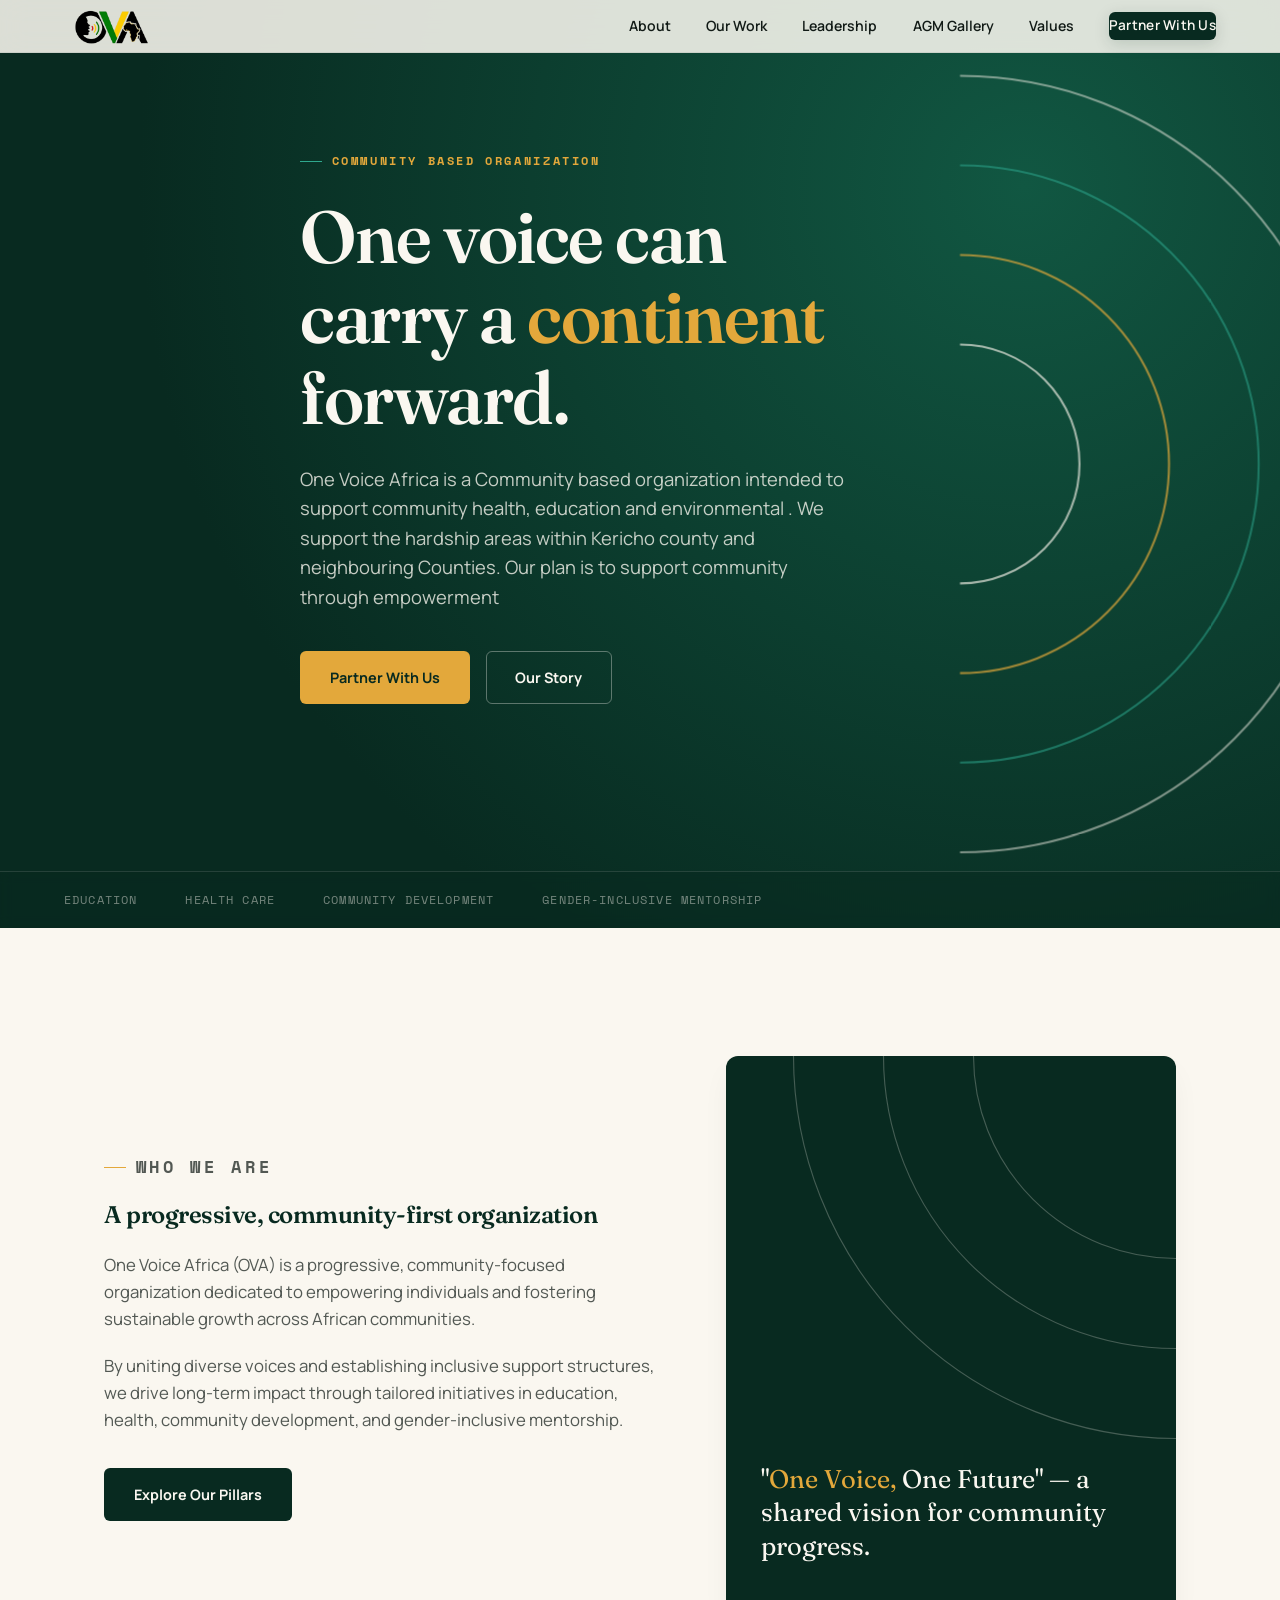
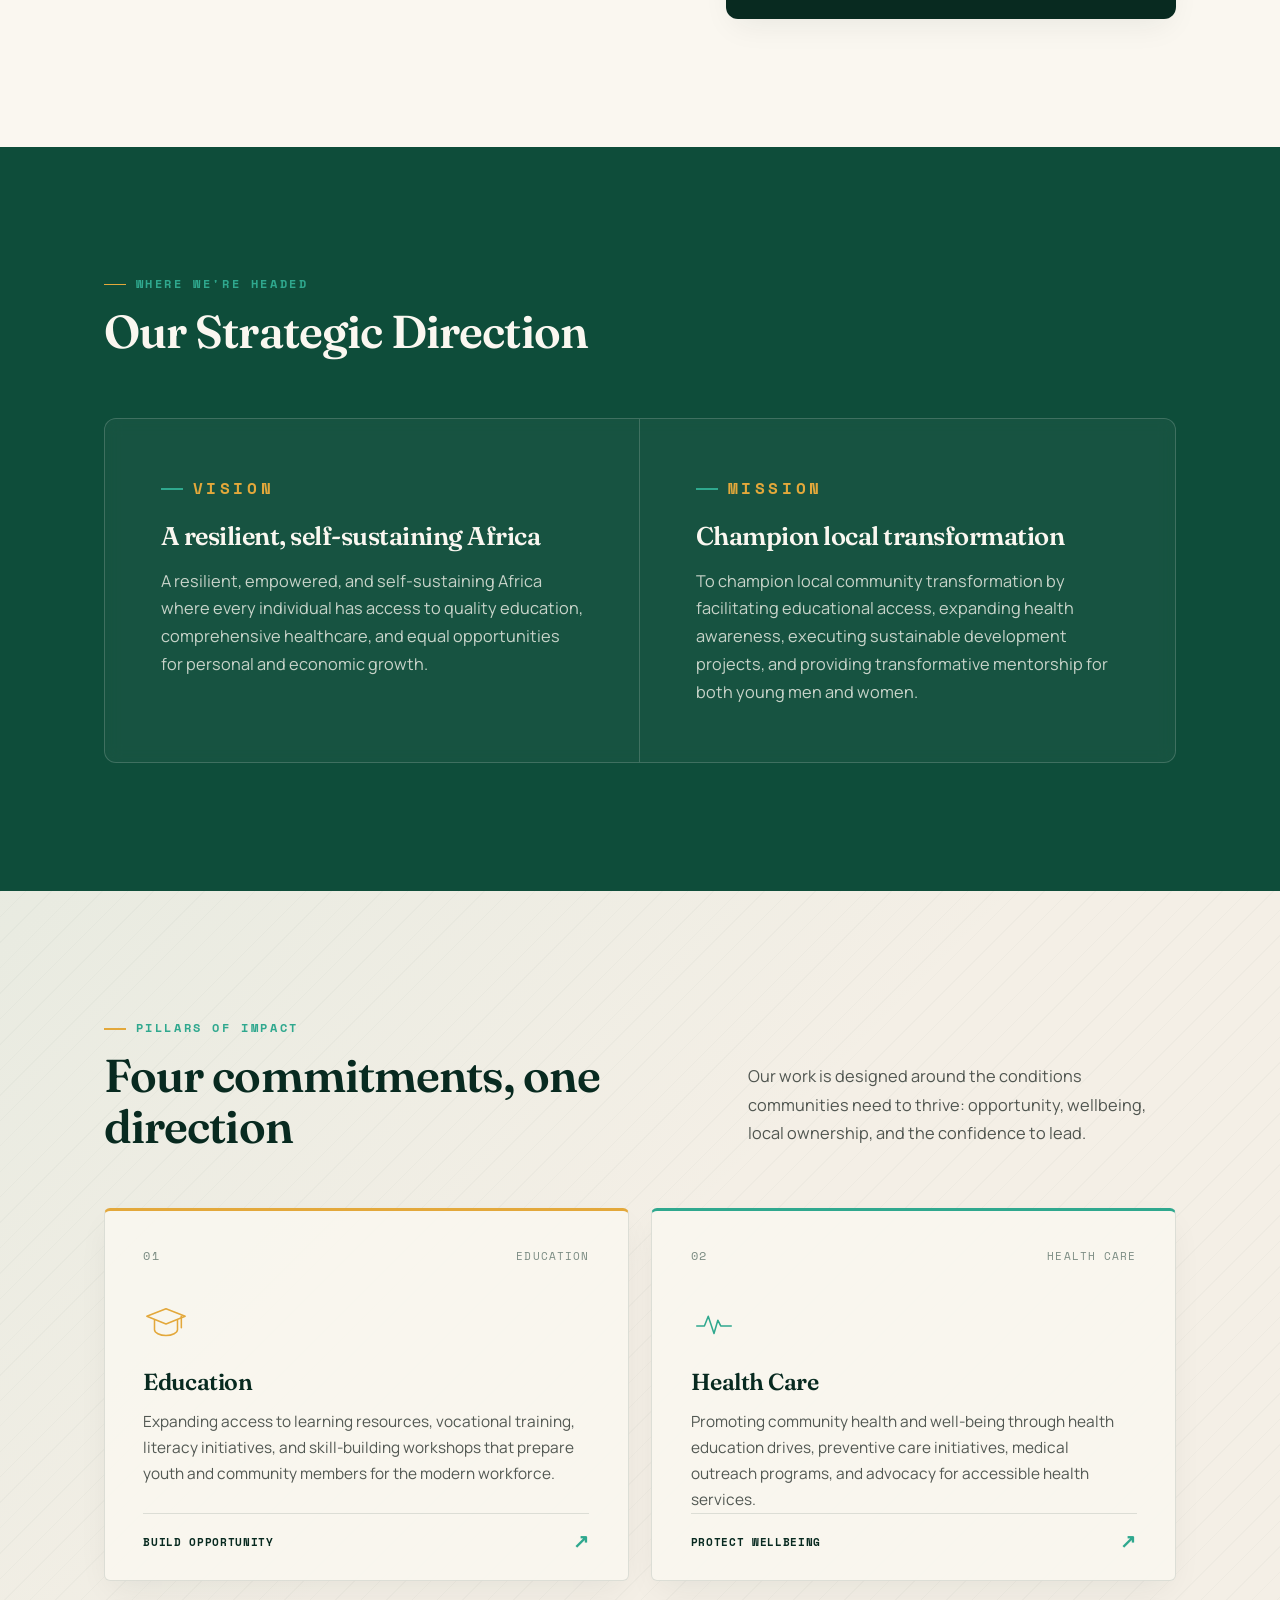
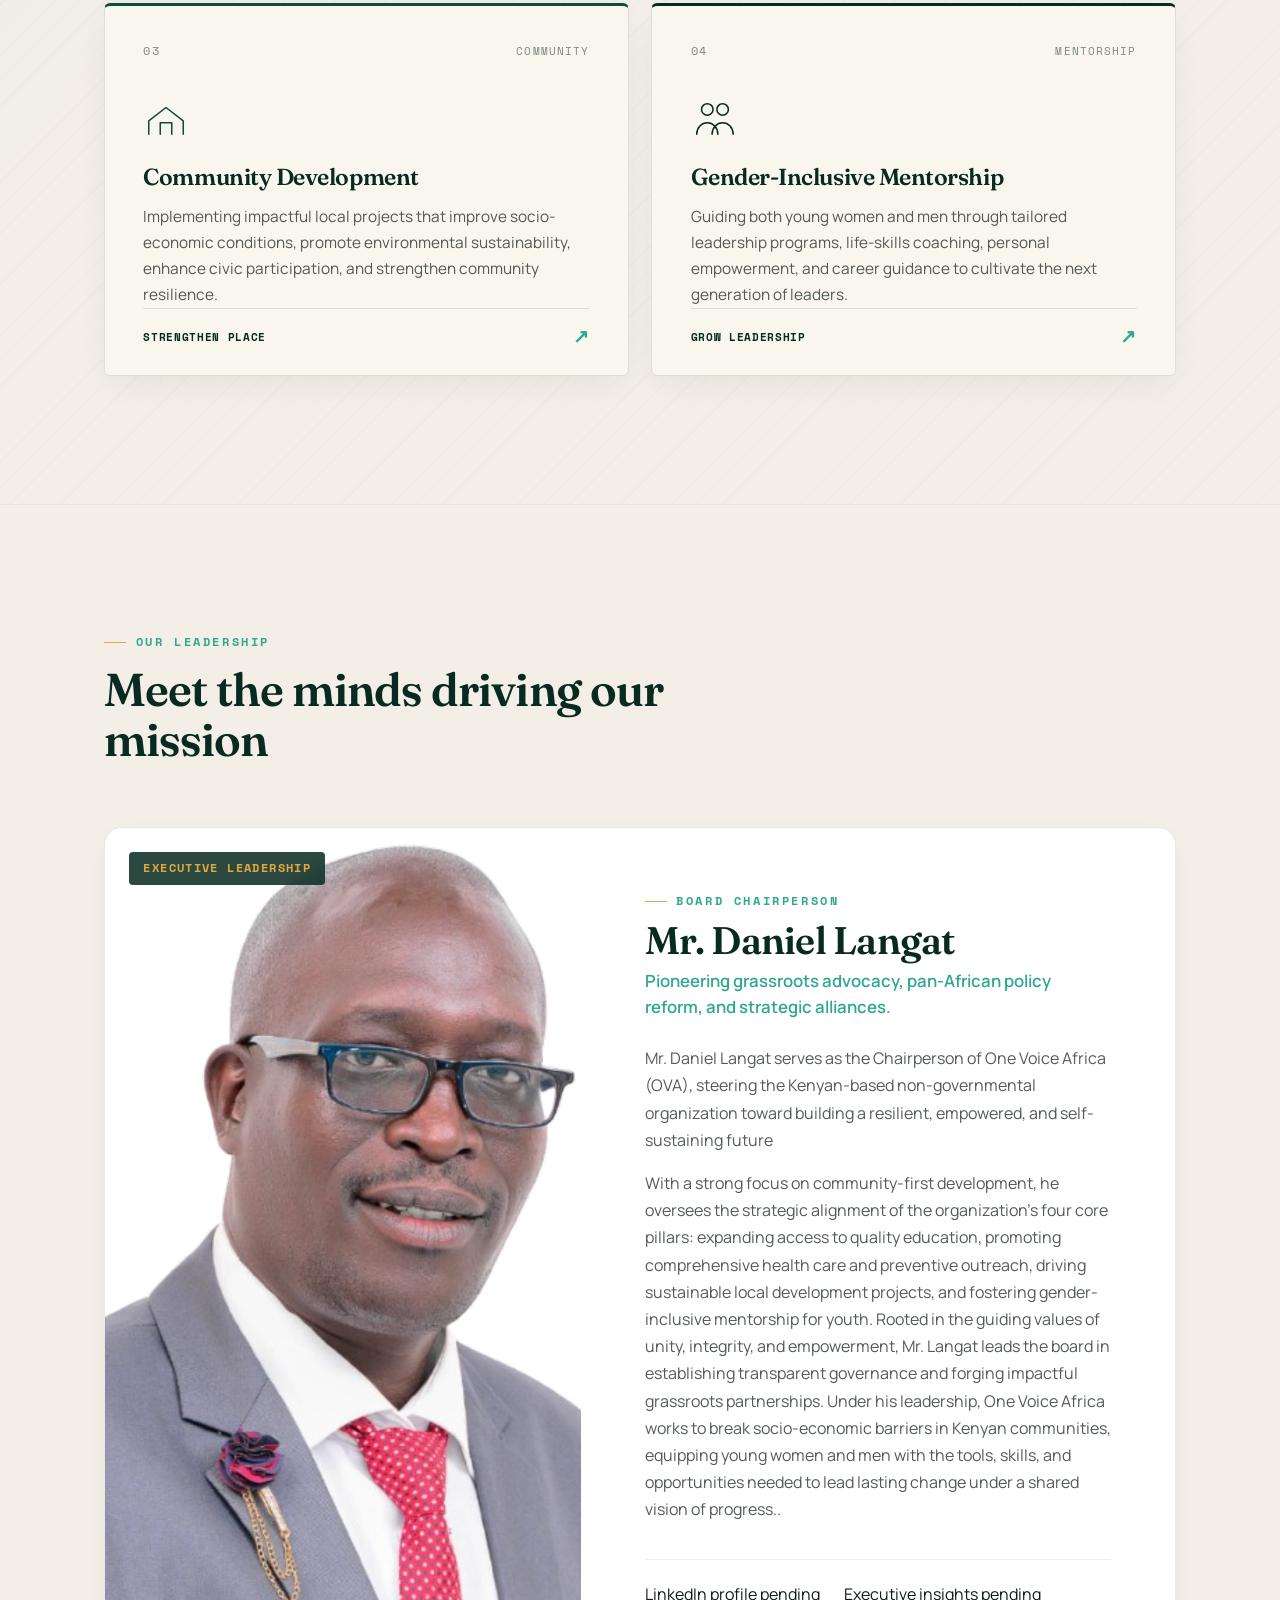
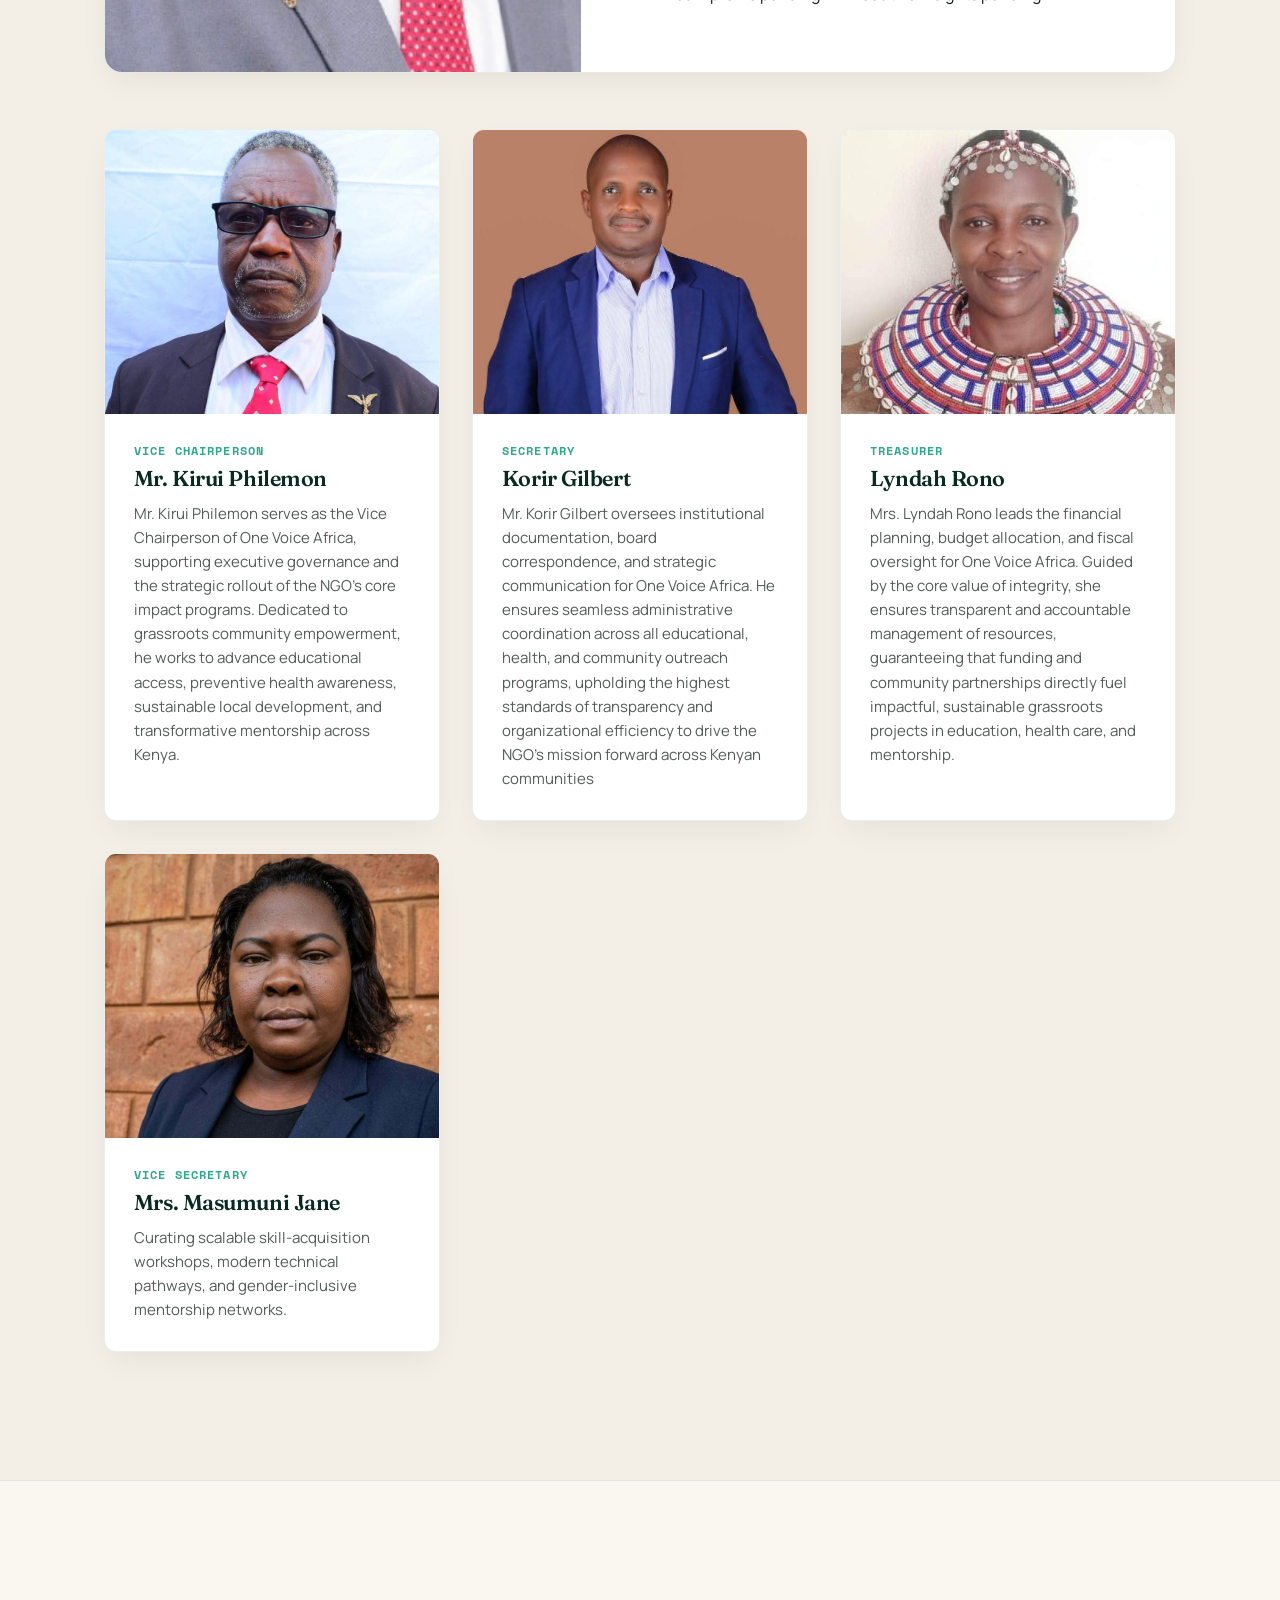
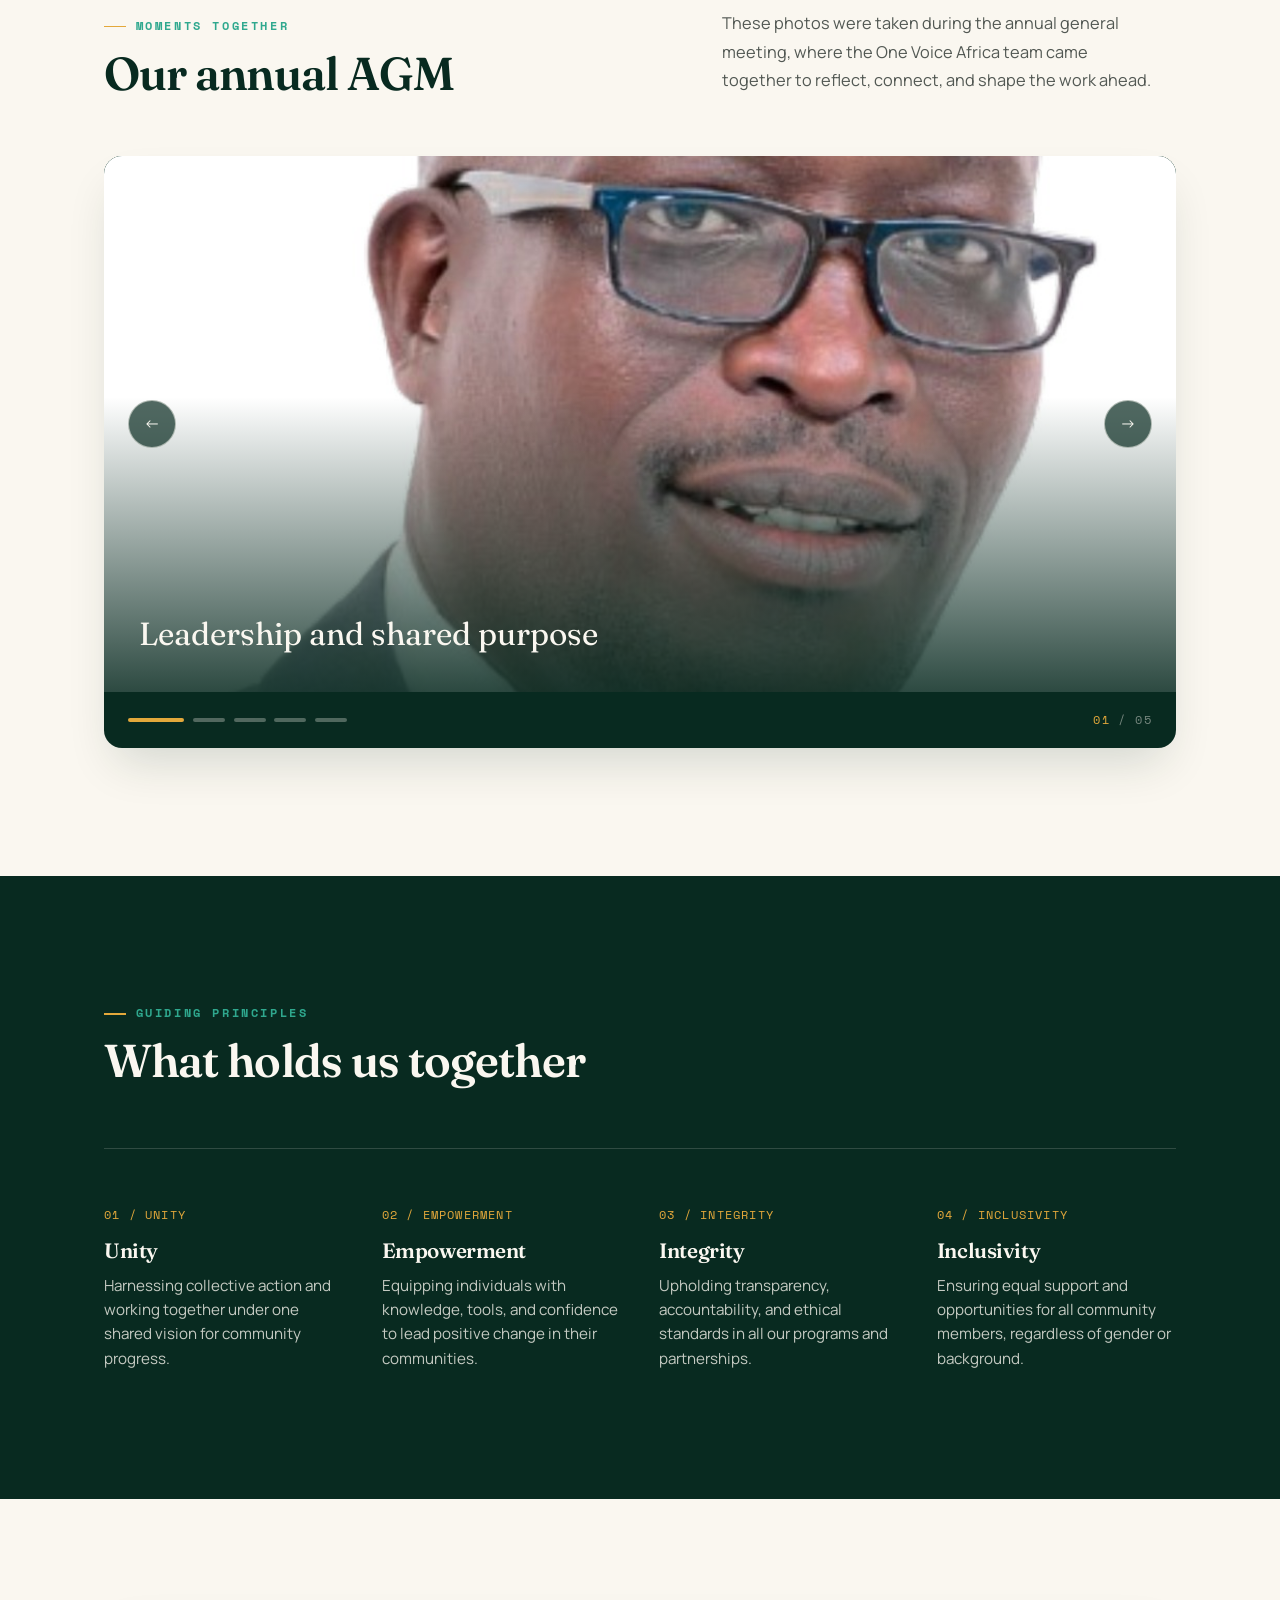
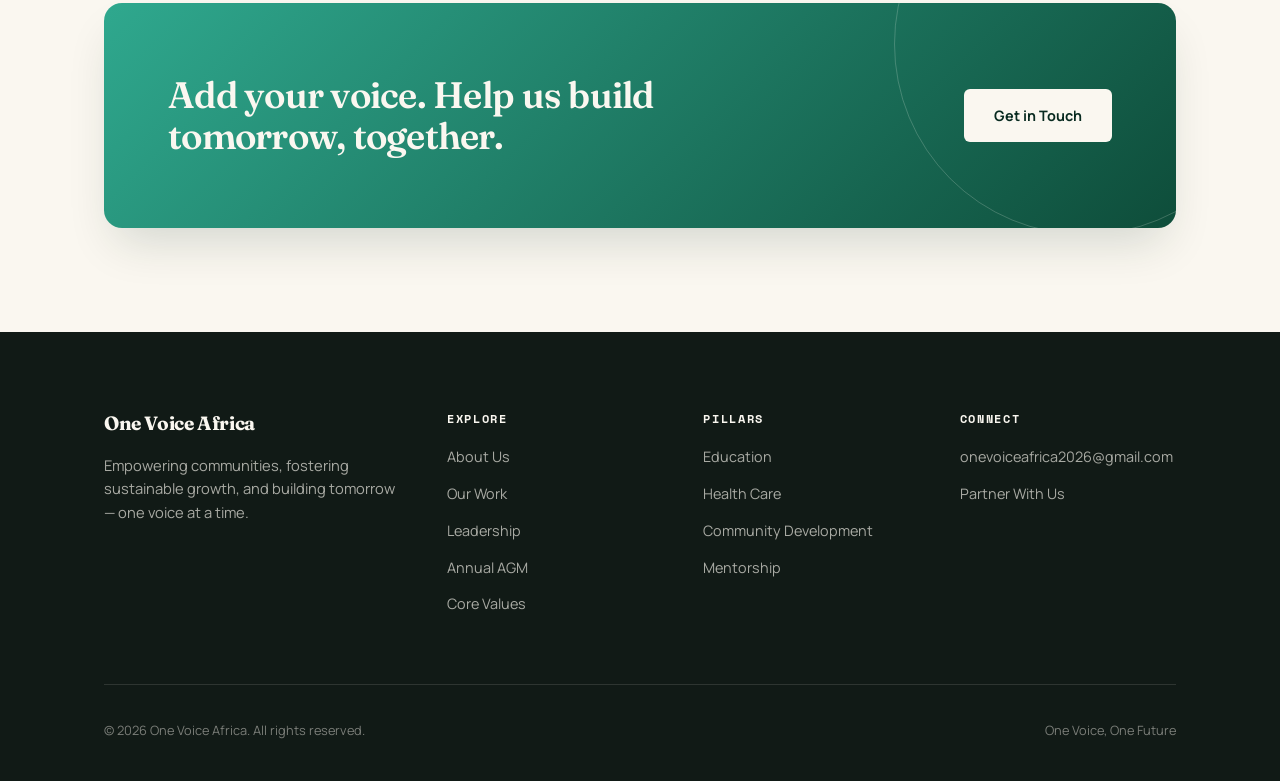
==== commit a2193834: "Update: AGM gallery" ====
--- a/index.html
+++ b/index.html
@@ -20,6 +20,7 @@
     <a href="#about">About</a>
     <a href="#pillars">Our Work</a>
     <a href="#team">Leadership</a>
+    <a href="#agm-gallery">AGM Gallery</a>
     <a href="#values">Values</a>
     <a href="#contact" class="nav-cta">Partner With Us</a>
   </nav>
@@ -247,6 +248,56 @@
     </div>
   </section>
 
+  <!-- ANNUAL AGM GALLERY -->
+  <section class="agm-gallery" id="agm-gallery" aria-labelledby="agm-title">
+    <div class="wrap">
+      <div class="agm-intro reveal">
+        <div class="section-head">
+          <p class="eyebrow">Moments Together</p>
+          <h2 id="agm-title">Our annual AGM</h2>
+        </div>
+        <p class="agm-description">These photos were taken during the annual general meeting, where the One Voice Africa team came together to reflect, connect, and shape the work ahead.</p>
+      </div>
+
+      <div class="agm-slider reveal" data-slider>
+        <div class="agm-stage" aria-live="polite">
+          <figure class="agm-slide is-active">
+            <img src="Images/Bill-Gates.jpeg" alt="One Voice Africa leadership during the annual AGM" loading="lazy" decoding="async" width="900" height="1200">
+            <figcaption>Leadership and shared purpose</figcaption>
+          </figure>
+          <figure class="agm-slide">
+            <img src="Images/kirui_Philemon.jpeg" alt="One Voice Africa team member at the annual AGM" loading="lazy" decoding="async" width="900" height="675">
+            <figcaption>Listening, learning, and planning</figcaption>
+          </figure>
+          <figure class="agm-slide">
+            <img src="Images/korir gilbert.jpeg" alt="One Voice Africa secretary at the annual AGM" loading="lazy" decoding="async" width="900" height="675">
+            <figcaption>Building stronger community work</figcaption>
+          </figure>
+          <figure class="agm-slide">
+            <img src="Images/Lyndah Rono.jpeg" alt="One Voice Africa treasurer at the annual AGM" loading="lazy" decoding="async" width="900" height="675">
+            <figcaption>Accountability in action</figcaption>
+          </figure>
+          <figure class="agm-slide">
+            <img src="Images/Vice-Secretary.jpeg" alt="One Voice Africa vice secretary at the annual AGM" loading="lazy" decoding="async" width="900" height="675">
+            <figcaption>Many voices, one future</figcaption>
+          </figure>
+          <button class="agm-control agm-prev" type="button" aria-label="Show previous AGM photo">&#8592;</button>
+          <button class="agm-control agm-next" type="button" aria-label="Show next AGM photo">&#8594;</button>
+        </div>
+        <div class="agm-footer">
+          <div class="agm-dots" role="tablist" aria-label="Choose an AGM photo">
+            <button class="agm-dot is-active" type="button" role="tab" aria-label="Show AGM photo 1" aria-selected="true"></button>
+            <button class="agm-dot" type="button" role="tab" aria-label="Show AGM photo 2" aria-selected="false"></button>
+            <button class="agm-dot" type="button" role="tab" aria-label="Show AGM photo 3" aria-selected="false"></button>
+            <button class="agm-dot" type="button" role="tab" aria-label="Show AGM photo 4" aria-selected="false"></button>
+            <button class="agm-dot" type="button" role="tab" aria-label="Show AGM photo 5" aria-selected="false"></button>
+          </div>
+          <span class="agm-count"><span data-slide-current>01</span> / 05</span>
+        </div>
+      </div>
+    </div>
+  </section>
+
   <!-- VALUES -->
   <section class="values" id="values">
     <div class="wrap">
@@ -305,6 +356,7 @@
           <li><a href="#about">About Us</a></li>
           <li><a href="#pillars">Our Work</a></li>
           <li><a href="#team">Leadership</a></li>
+          <li><a href="#agm-gallery">Annual AGM</a></li>
           <li><a href="#values">Core Values</a></li>
         </ul>
       </div>
--- a/css/styles.css
+++ b/css/styles.css
@@ -545,6 +545,108 @@
   font-size: 0.94rem;
   line-height: 1.6;
 }
+
+/* ---------- AGM GALLERY ---------- */
+.agm-gallery {
+  background: var(--ivory);
+  position: relative;
+  overflow: hidden;
+}
+.agm-intro {
+  display: grid;
+  grid-template-columns: minmax(0, 1.1fr) minmax(260px, 0.9fr);
+  gap: 4rem;
+  align-items: end;
+  margin-bottom: 3.5rem;
+}
+.agm-intro .section-head { margin-bottom: 0; }
+.agm-description {
+  max-width: 430px;
+  color: var(--ink-soft);
+  font-size: 1.02rem;
+  line-height: 1.75;
+  padding-bottom: 0.3rem;
+}
+.agm-slider {
+  background: var(--green-deep);
+  border-radius: var(--radius-lg);
+  overflow: hidden;
+  box-shadow: var(--shadow-hover);
+}
+.agm-stage {
+  position: relative;
+  aspect-ratio: 16 / 8;
+  min-height: 360px;
+  overflow: hidden;
+  background: #123d31;
+}
+.agm-slide {
+  position: absolute;
+  inset: 0;
+  margin: 0;
+  opacity: 0;
+  visibility: hidden;
+  transition: opacity 0.6s var(--ease), visibility 0.6s;
+}
+.agm-slide.is-active { opacity: 1; visibility: visible; }
+.agm-slide::after {
+  content: '';
+  position: absolute;
+  inset: 45% 0 0;
+  background: linear-gradient(transparent, rgba(8, 42, 32, 0.85));
+  pointer-events: none;
+}
+.agm-slide img { width: 100%; height: 100%; object-fit: cover; object-position: center 35%; }
+.agm-slide figcaption {
+  position: absolute;
+  left: 2.2rem;
+  bottom: 2rem;
+  z-index: 1;
+  color: var(--ivory);
+  font-family: 'Fraunces', serif;
+  font-size: clamp(1.25rem, 2.5vw, 2rem);
+}
+.agm-control {
+  position: absolute;
+  top: 50%;
+  z-index: 2;
+  width: 3rem;
+  height: 3rem;
+  border: 1px solid rgba(250, 247, 240, 0.55);
+  border-radius: 50%;
+  background: rgba(8, 42, 32, 0.7);
+  color: var(--ivory);
+  cursor: pointer;
+  transform: translateY(-50%);
+  transition: background 0.2s var(--ease), border-color 0.2s var(--ease);
+}
+.agm-control:hover { background: var(--teal); border-color: var(--teal); }
+.agm-prev { left: 1.5rem; }
+.agm-next { right: 1.5rem; }
+.agm-footer {
+  display: flex;
+  align-items: center;
+  justify-content: space-between;
+  padding: 1.2rem 1.5rem;
+}
+.agm-dots { display: flex; gap: 0.55rem; align-items: center; }
+.agm-dot {
+  width: 2rem;
+  height: 0.3rem;
+  border: 0;
+  border-radius: 2px;
+  background: rgba(250, 247, 240, 0.3);
+  cursor: pointer;
+  transition: width 0.25s var(--ease), background 0.25s var(--ease);
+}
+.agm-dot.is-active { width: 3.5rem; background: var(--gold); }
+.agm-count {
+  color: var(--ivory-faint);
+  font-family: 'Space Mono', monospace;
+  font-size: 0.72rem;
+  letter-spacing: 0.12em;
+}
+.agm-count span { color: var(--gold); }
 
 /* ---------- VALUES ---------- */
 .values {
@@ -675,6 +777,7 @@
   .chair-media { min-height: 320px; }
   .chair-content { padding: 2.5rem 2rem; }
   .team-grid { grid-template-columns: 1fr; gap: 1.8rem; }
+  .agm-intro { grid-template-columns: 1fr; gap: 1rem; }
 
   .values-grid { grid-template-columns: 1fr 1fr; row-gap: 2.8rem; }
   .cta-box { padding: 3rem 2rem; }
@@ -691,4 +794,11 @@
   .values-grid { grid-template-columns: 1fr; }
   .footer-grid { grid-template-columns: 1fr 1fr; }
   .hero-tagline-strip { gap: 1.2rem; }
+  .agm-stage { min-height: 300px; aspect-ratio: 4 / 3; }
+  .agm-slide figcaption { left: 1.2rem; bottom: 1.3rem; }
+  .agm-prev { left: 0.8rem; }
+  .agm-next { right: 0.8rem; }
+  .agm-footer { padding: 1rem; }
+  .agm-dot { width: 1.1rem; }
+  .agm-dot.is-active { width: 2.2rem; }
 }
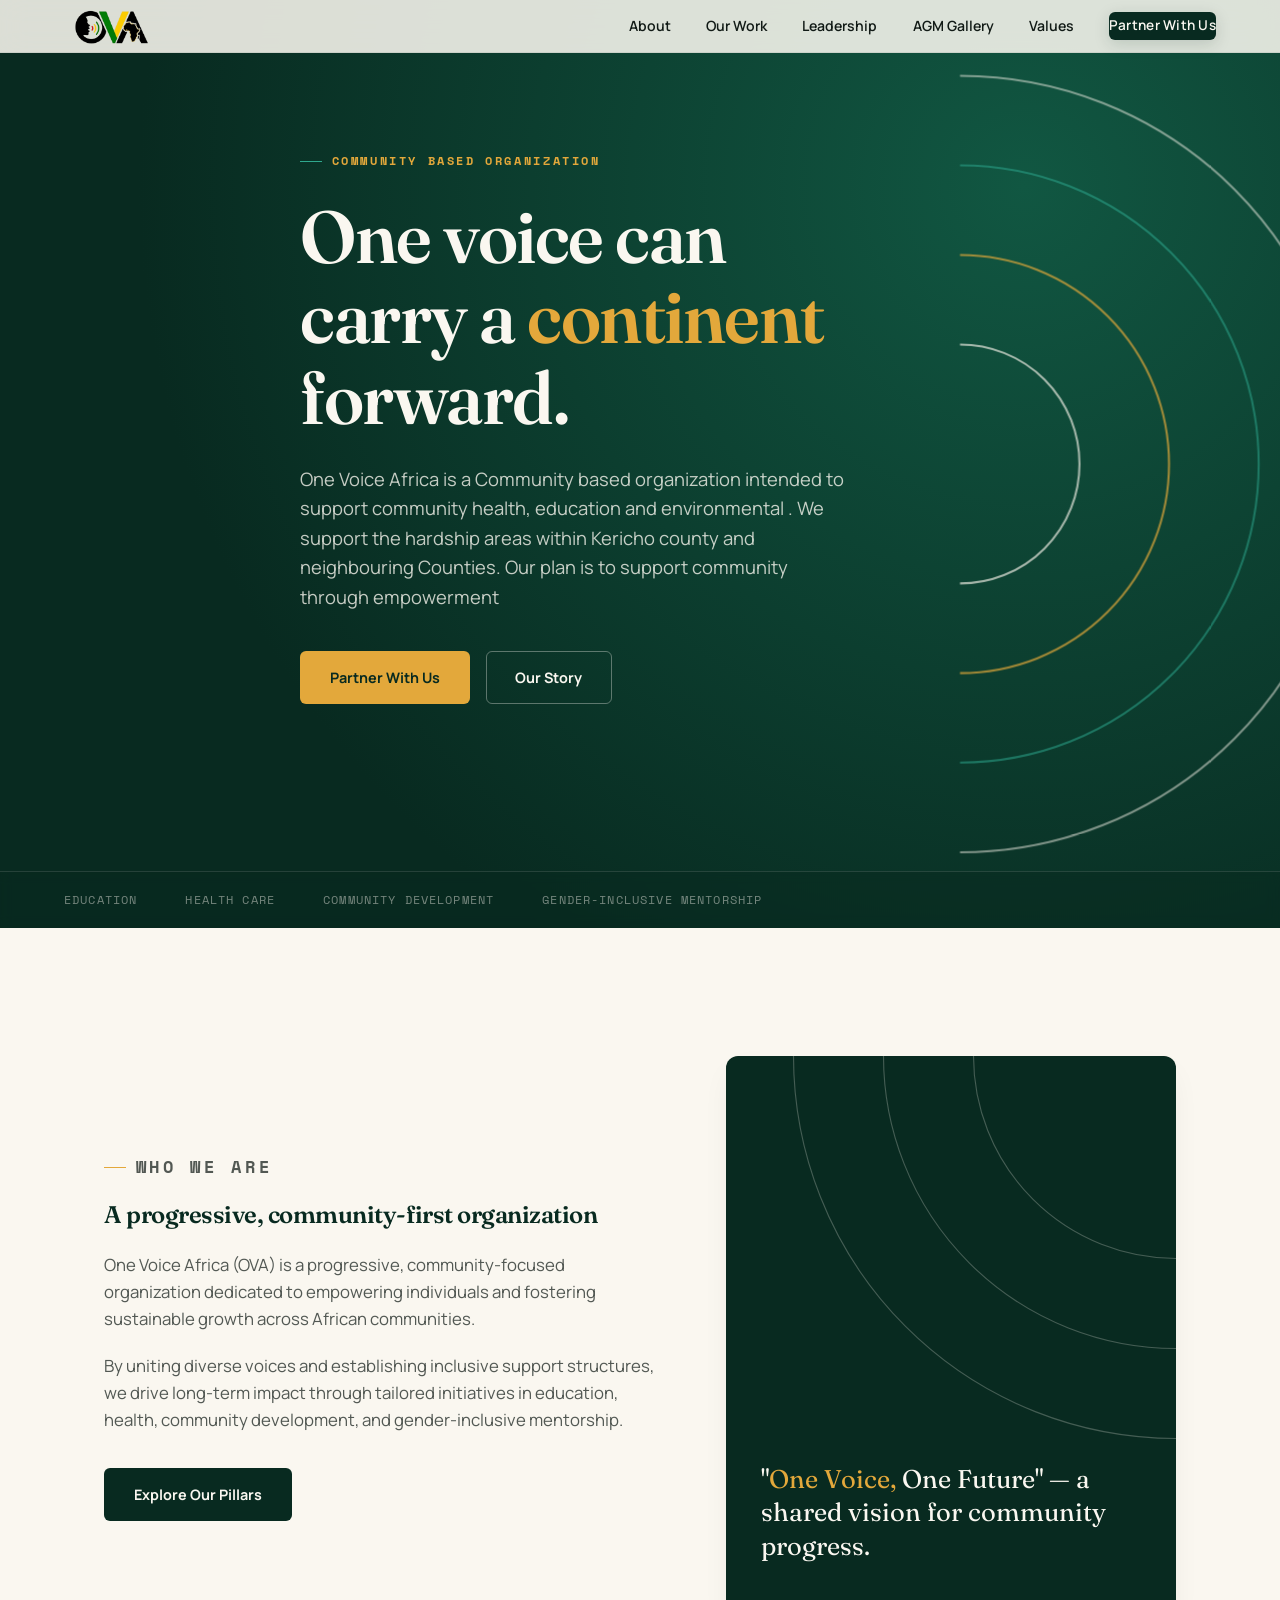
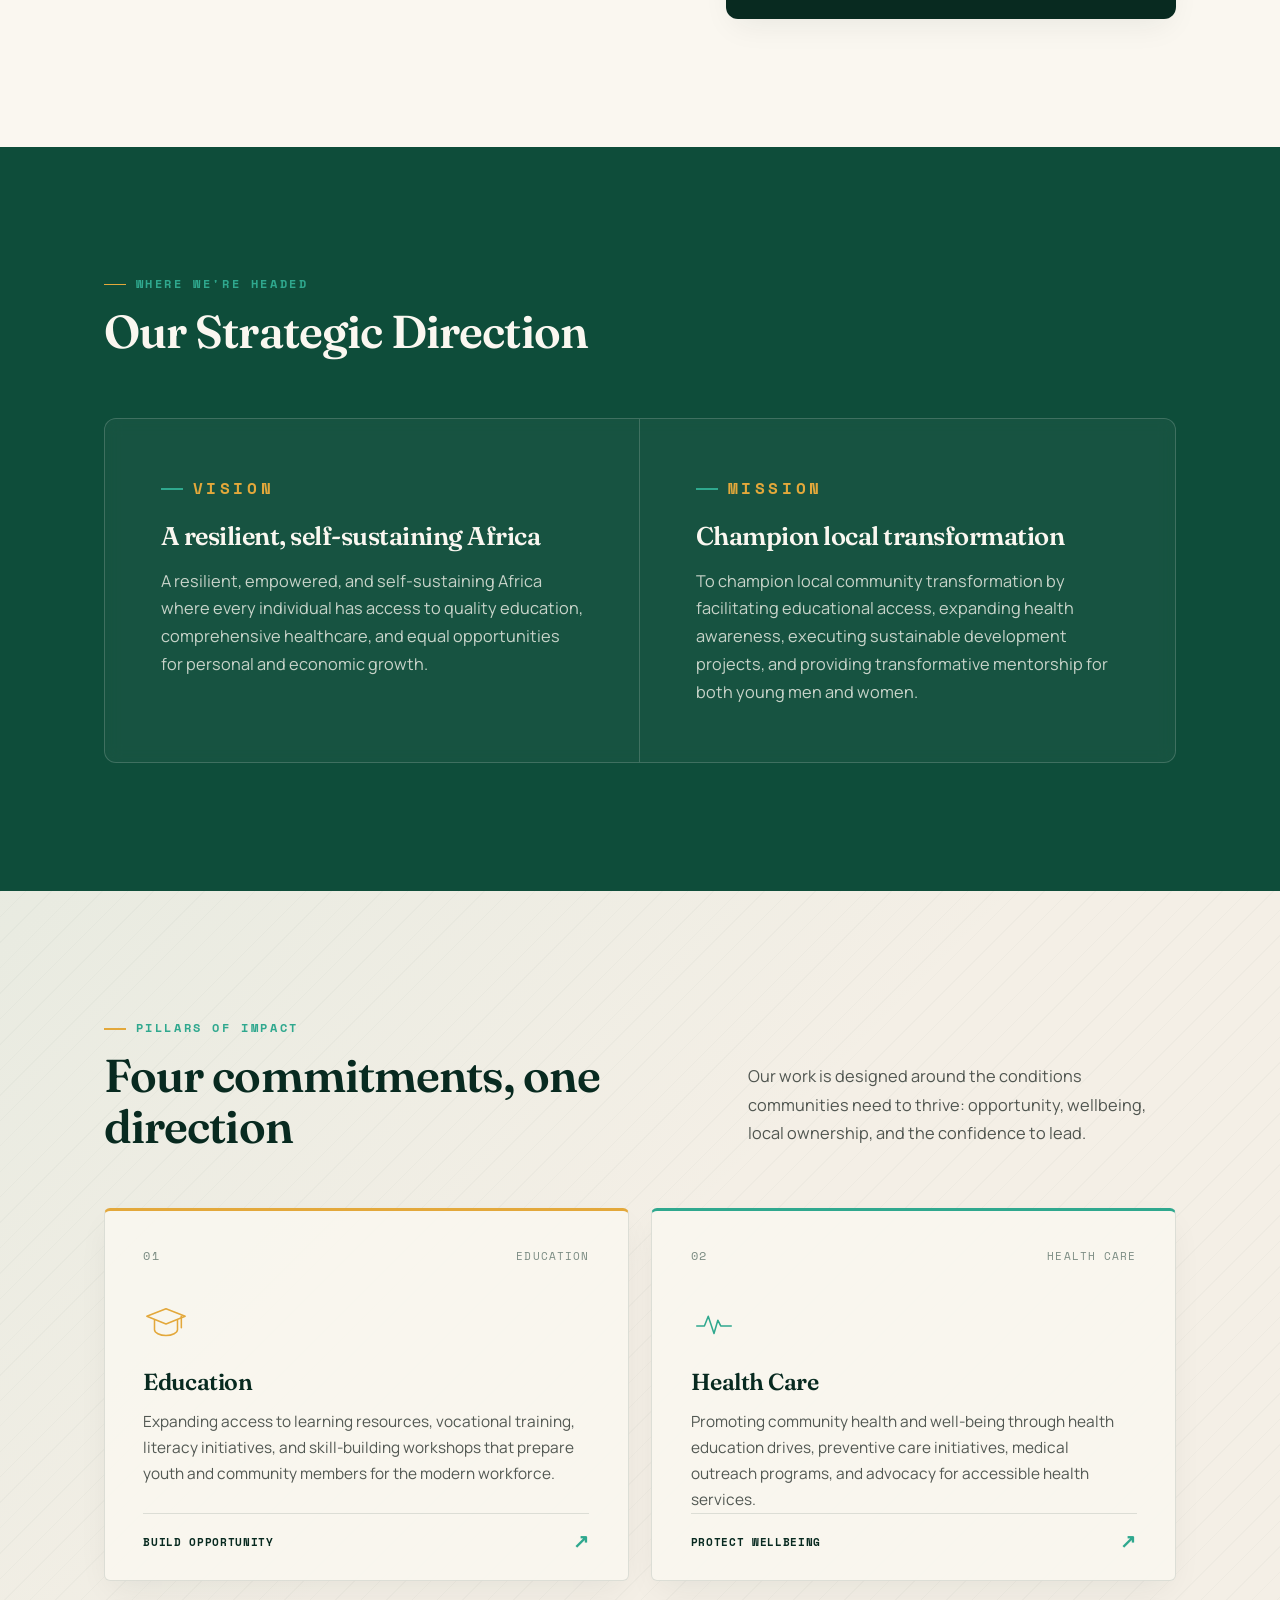
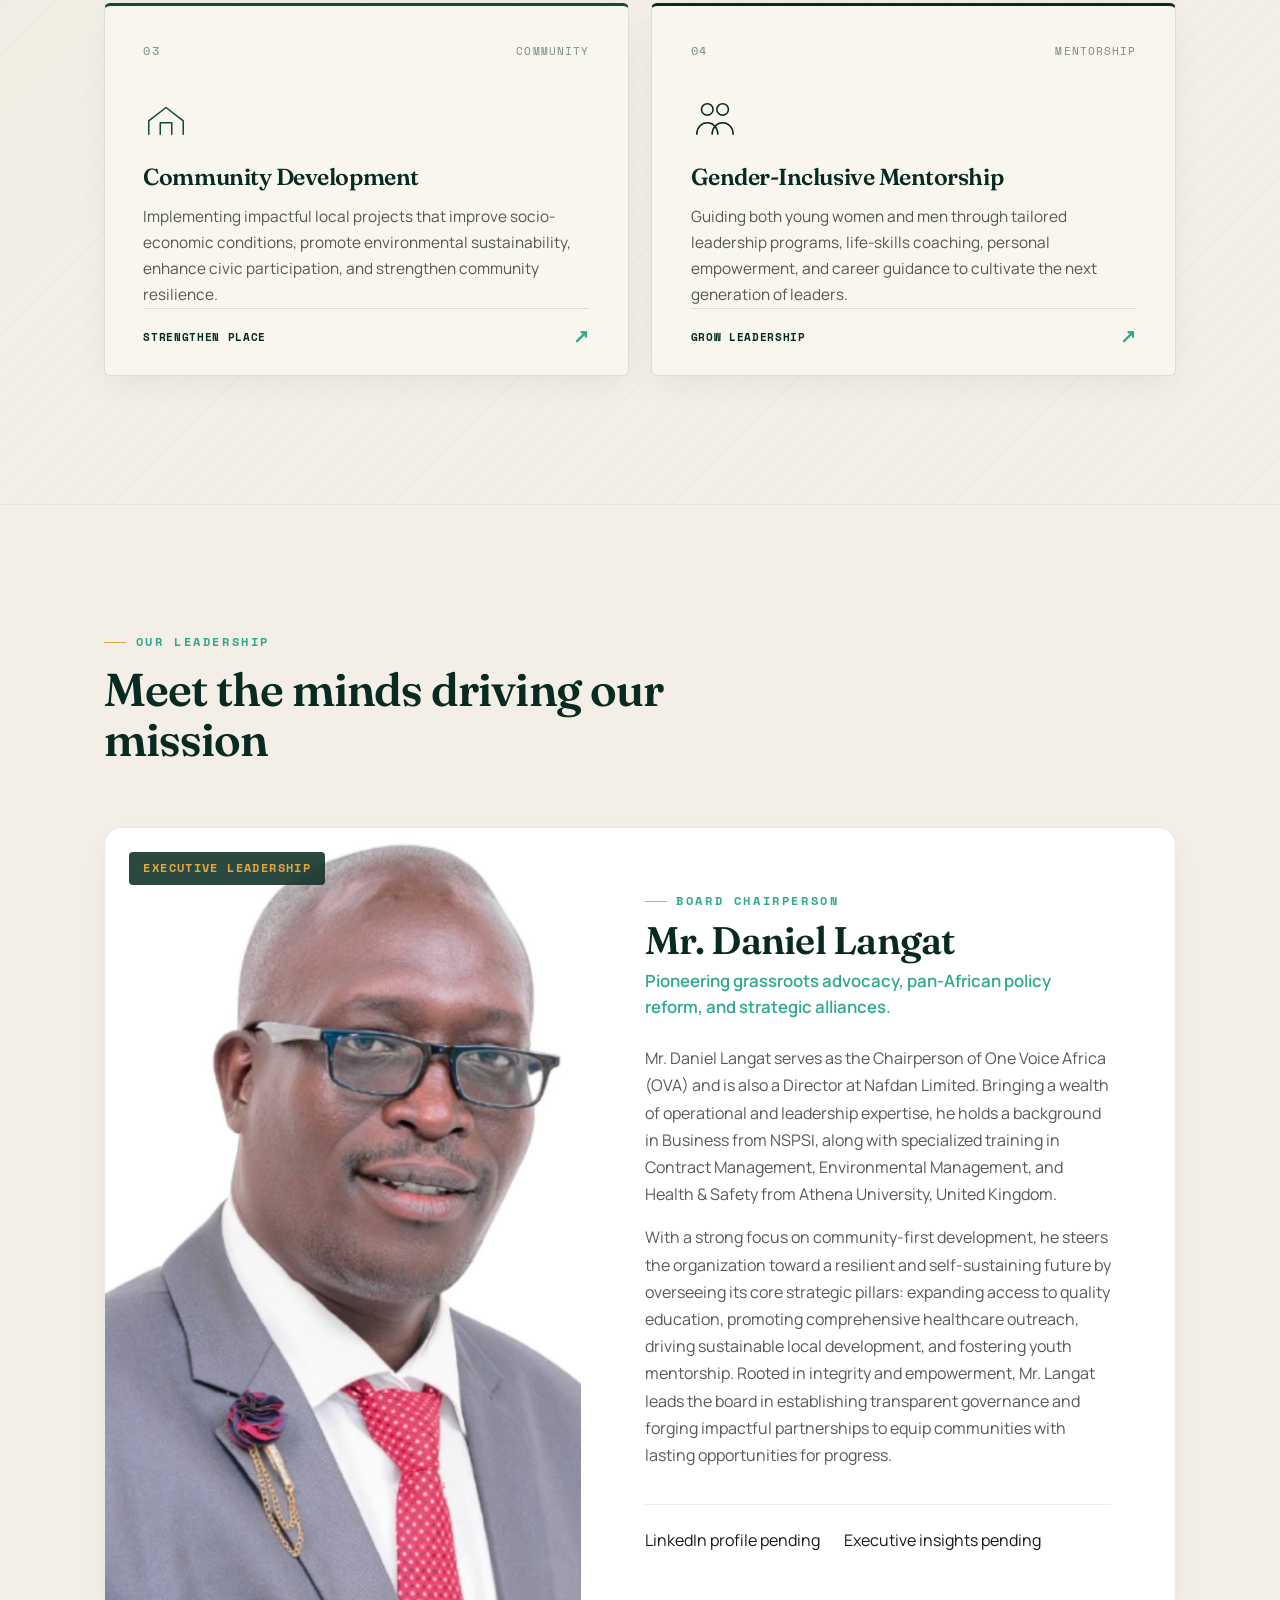
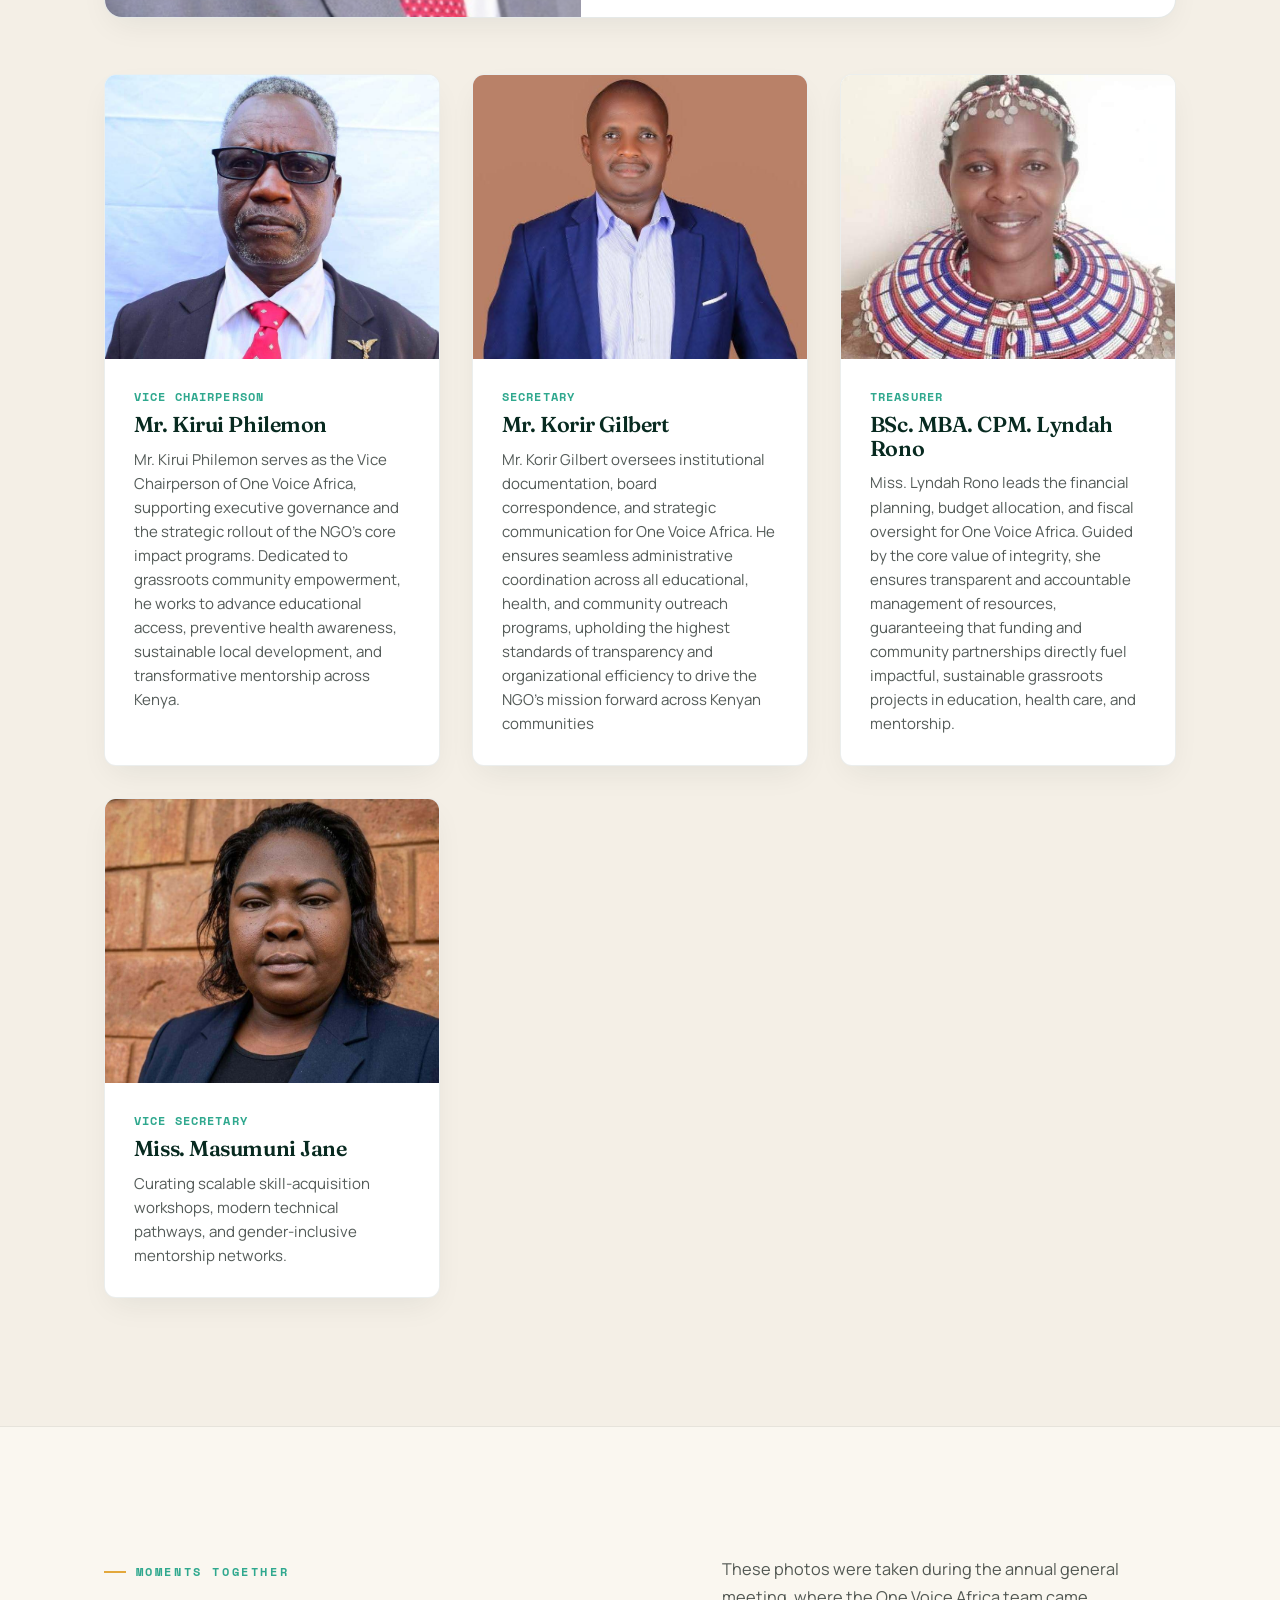
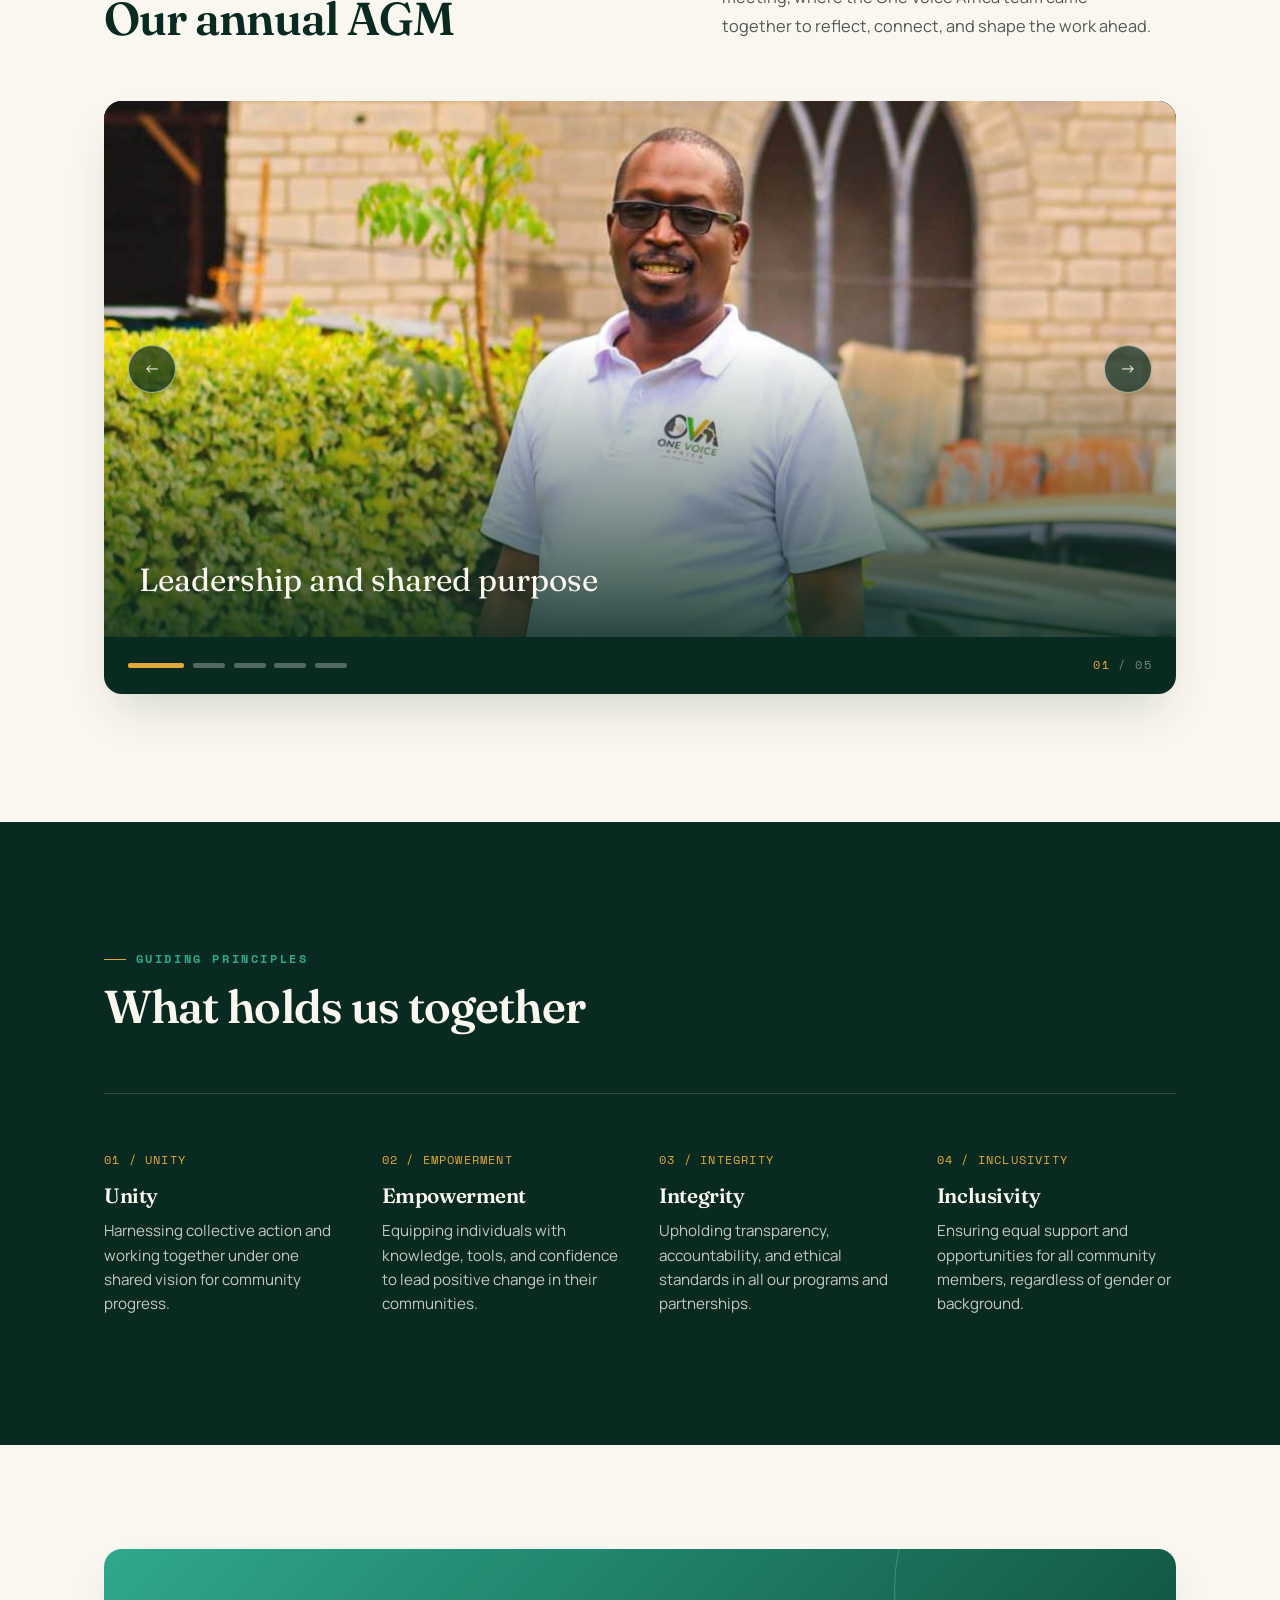
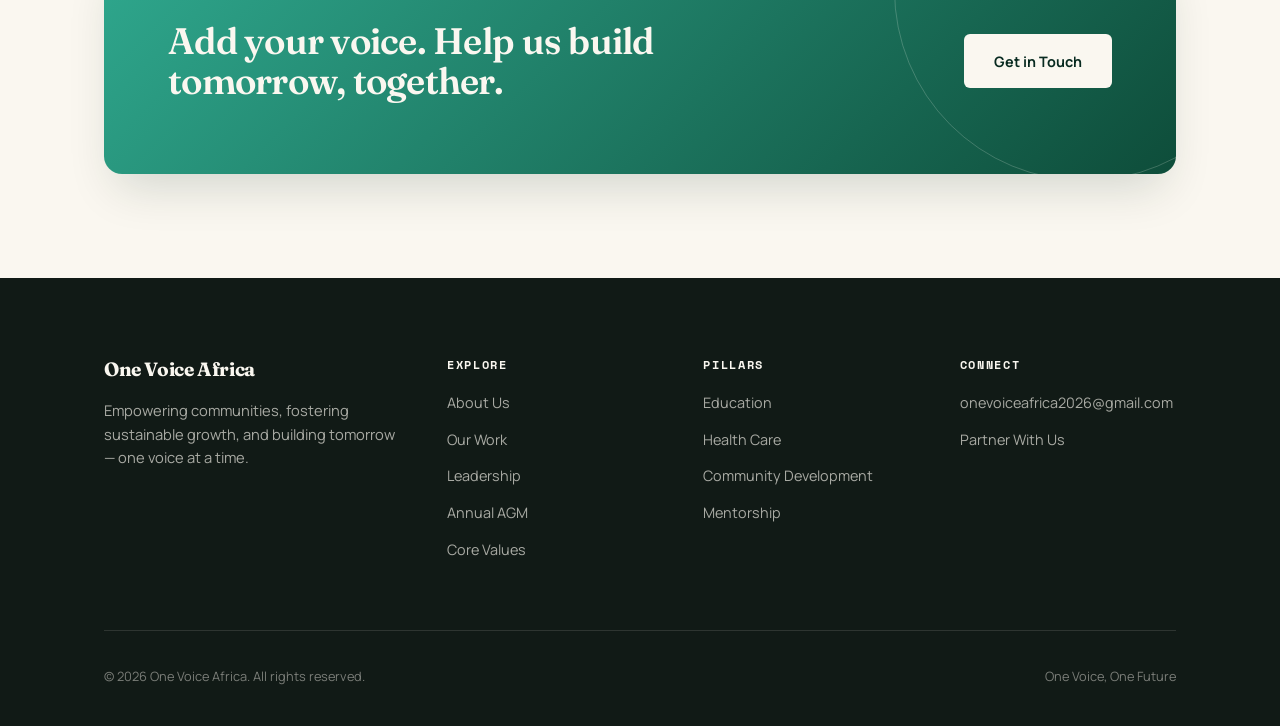
==== commit a49ec596: "Update: Gallery and Abreviations" ====
--- a/index.html
+++ b/index.html
@@ -176,15 +176,13 @@
           </div>
         </div>
         <div class="chair-content">
-          <p class="eyebrow">Board Chairperson</p>
-          <h3>Mr. Daniel Langat</h3>
-          <p class="chair-role-desc">Pioneering grassroots advocacy, pan-African policy reform, and strategic alliances.</p>
-          <div class="chair-bio">
-            <p>Mr. Daniel Langat serves as the Chairperson of One Voice Africa (OVA), steering the Kenyan-based non-governmental organization toward building a resilient, empowered, and self-sustaining future </p>
-            <p>With a strong focus on community-first development, he oversees the strategic alignment of the organization's four core pillars: expanding access to quality education, promoting 
-              comprehensive health care and preventive outreach, driving sustainable local development projects, and fostering gender-inclusive mentorship for youth.  Rooted in the guiding values of unity, integrity, and empowerment, Mr. Langat leads the board in establishing transparent governance and forging impactful grassroots partnerships. Under his leadership, One Voice Africa works to break socio-economic barriers in Kenyan communities, equipping young women and men with the tools, skills, and opportunities needed to lead lasting change under a shared vision of progress..
-            </p>
-          </div>
+         <p class="eyebrow">Board Chairperson</p>
+            <h3>Mr. Daniel Langat</h3>
+            <p class="chair-role-desc">Pioneering grassroots advocacy, pan-African policy reform, and strategic alliances.</p>
+            <div class="chair-bio">
+              <p>Mr. Daniel Langat serves as the Chairperson of One Voice Africa (OVA) and is also a Director at Nafdan Limited. Bringing a wealth of operational and leadership expertise, he holds a background in Business from NSPSI, along with specialized training in Contract Management, Environmental Management, and Health & Safety from Athena University, United Kingdom.</p>
+              <p>With a strong focus on community-first development, he steers the organization toward a resilient and self-sustaining future by overseeing its core strategic pillars: expanding access to quality education, promoting comprehensive healthcare outreach, driving sustainable local development, and fostering youth mentorship. Rooted in integrity and empowerment, Mr. Langat leads the board in establishing transparent governance and forging impactful partnerships to equip communities with lasting opportunities for progress.</p>
+            </div>
           <div class="team-socials">
             <span>LinkedIn profile pending</span>
             <span>Executive insights pending</span>
@@ -215,7 +213,7 @@
           </div>
           <div class="team-info">
             <span class="member-role">Secretary</span>
-            <h3>Korir Gilbert</h3>
+            <h3>Mr. Korir Gilbert</h3>
             <p>Mr. Korir Gilbert oversees institutional documentation, board correspondence, and strategic communication for One Voice Africa. He ensures seamless administrative coordination across all educational, health, and community outreach programs, upholding the highest standards of 
               transparency and organizational efficiency to drive the NGO's mission forward across Kenyan communities</p>
           </div>
@@ -228,8 +226,8 @@
           </div>
           <div class="team-info">
             <span class="member-role">Treasurer</span>
-            <h3>Lyndah Rono</h3>
-            <p>Mrs. Lyndah Rono leads the financial planning, budget allocation, and fiscal oversight for One Voice Africa. Guided by the core value of integrity, she ensures transparent and accountable management of resources, guaranteeing that funding and community 
+            <h3>BSc. MBA. CPM. Lyndah Rono</h3>
+            <p>Miss. Lyndah Rono leads the financial planning, budget allocation, and fiscal oversight for One Voice Africa. Guided by the core value of integrity, she ensures transparent and accountable management of resources, guaranteeing that funding and community 
               partnerships directly fuel impactful, sustainable grassroots projects in education, health care, and mentorship.</p>
           </div>
         </div>
@@ -240,7 +238,7 @@
           </div>
           <div class="team-info">
             <span class="member-role">Vice Secretary</span>
-            <h3>Mrs. Masumuni Jane</h3>
+            <h3>Miss. Masumuni Jane</h3>
             <p>Curating scalable skill-acquisition workshops, modern technical pathways, and gender-inclusive mentorship networks.</p>
           </div>
         </div>
@@ -262,23 +260,23 @@
       <div class="agm-slider reveal" data-slider>
         <div class="agm-stage" aria-live="polite">
           <figure class="agm-slide is-active">
-            <img src="Images/Bill-Gates.jpeg" alt="One Voice Africa leadership during the annual AGM" loading="lazy" decoding="async" width="900" height="1200">
+            <img src="Images/group-images/Agm1.jpeg" alt="One Voice Africa leadership during the annual AGM" loading="lazy" decoding="async" width="900" height="1200">
             <figcaption>Leadership and shared purpose</figcaption>
           </figure>
           <figure class="agm-slide">
-            <img src="Images/kirui_Philemon.jpeg" alt="One Voice Africa team member at the annual AGM" loading="lazy" decoding="async" width="900" height="675">
+            <img src="Images/group-images/Agm2.jpeg" alt="One Voice Africa team member at the annual AGM" loading="lazy" decoding="async" width="900" height="675">
             <figcaption>Listening, learning, and planning</figcaption>
           </figure>
           <figure class="agm-slide">
-            <img src="Images/korir gilbert.jpeg" alt="One Voice Africa secretary at the annual AGM" loading="lazy" decoding="async" width="900" height="675">
+            <img src="Images/group-images/Agm3.jpeg" alt="One Voice Africa secretary at the annual AGM" loading="lazy" decoding="async" width="900" height="675">
             <figcaption>Building stronger community work</figcaption>
           </figure>
           <figure class="agm-slide">
-            <img src="Images/Lyndah Rono.jpeg" alt="One Voice Africa treasurer at the annual AGM" loading="lazy" decoding="async" width="900" height="675">
+            <img src="Images/group-images/Agm4.jpeg" alt="One Voice Africa treasurer at the annual AGM" loading="lazy" decoding="async" width="900" height="675">
             <figcaption>Accountability in action</figcaption>
           </figure>
           <figure class="agm-slide">
-            <img src="Images/Vice-Secretary.jpeg" alt="One Voice Africa vice secretary at the annual AGM" loading="lazy" decoding="async" width="900" height="675">
+            <img src="Images/group-images/Agm5.jpeg" alt="One Voice Africa vice secretary at the annual AGM" loading="lazy" decoding="async" width="900" height="675">
             <figcaption>Many voices, one future</figcaption>
           </figure>
           <button class="agm-control agm-prev" type="button" aria-label="Show previous AGM photo">&#8592;</button>
